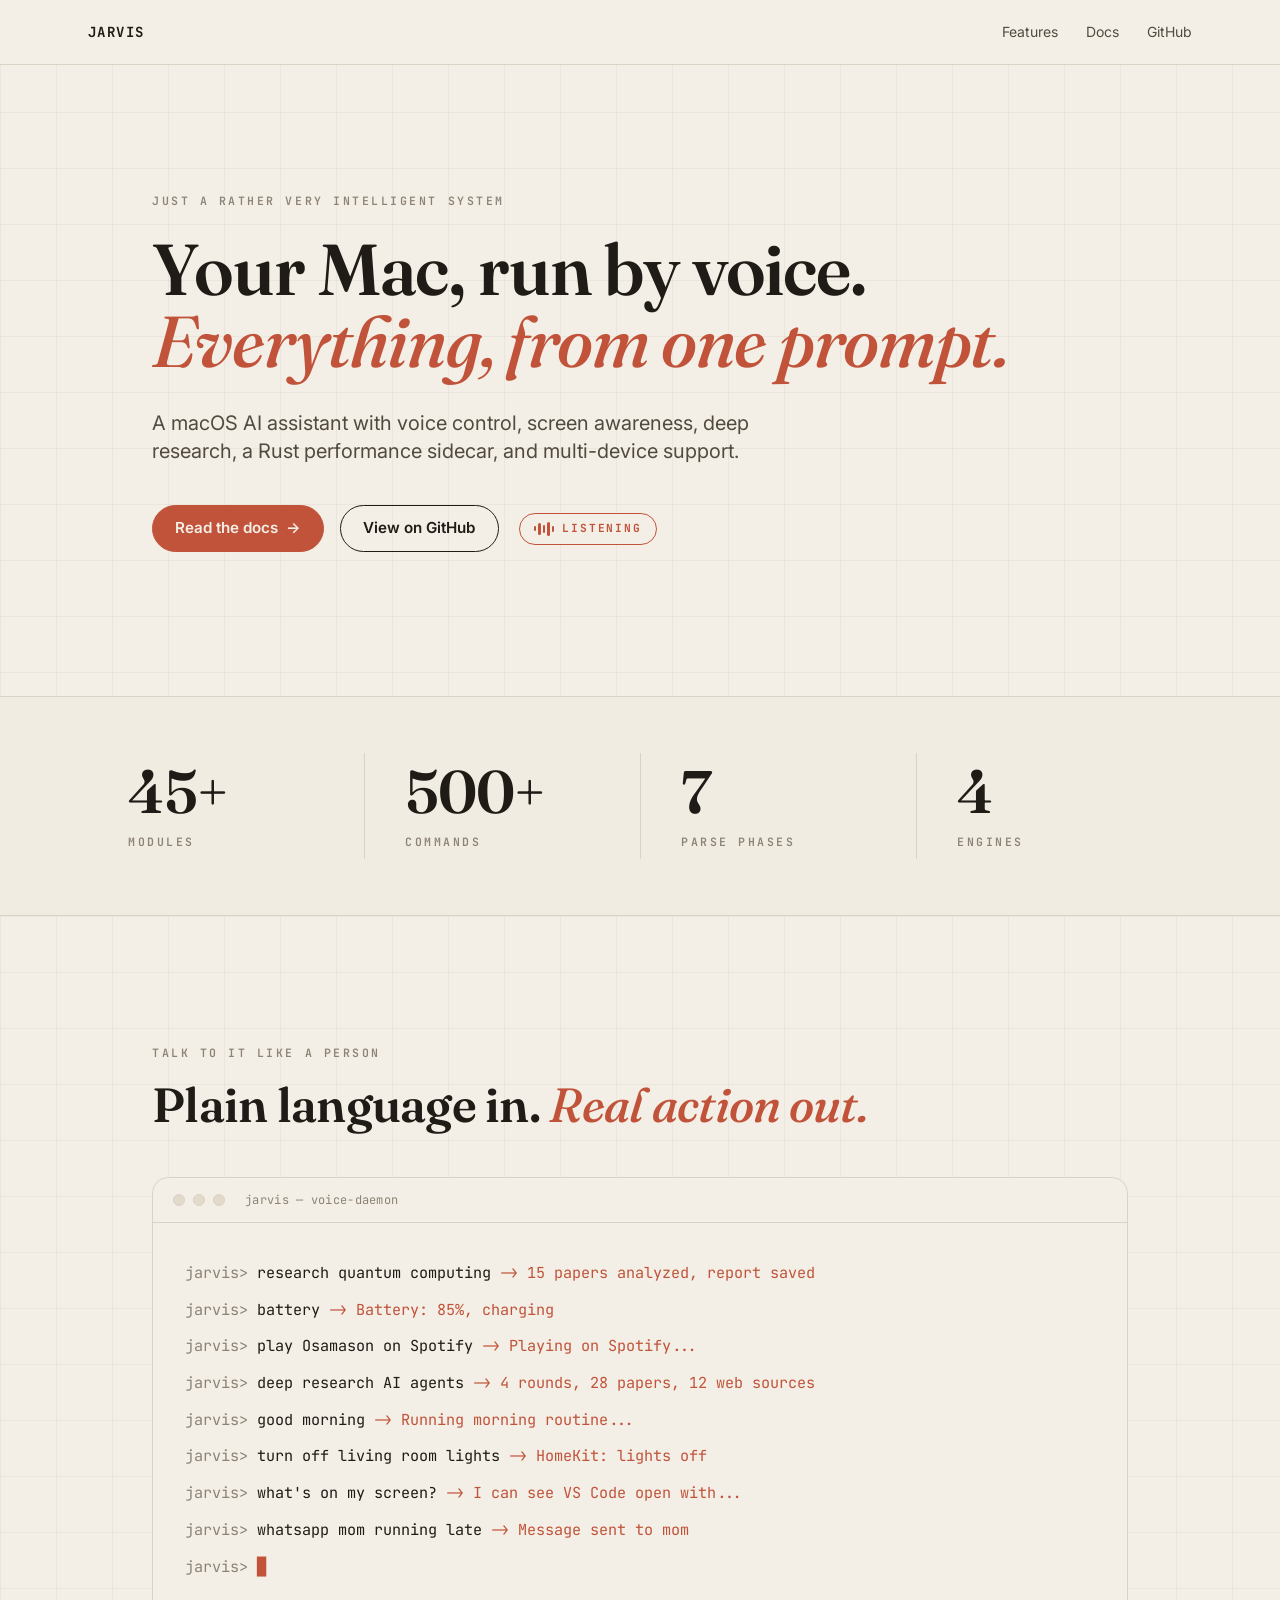
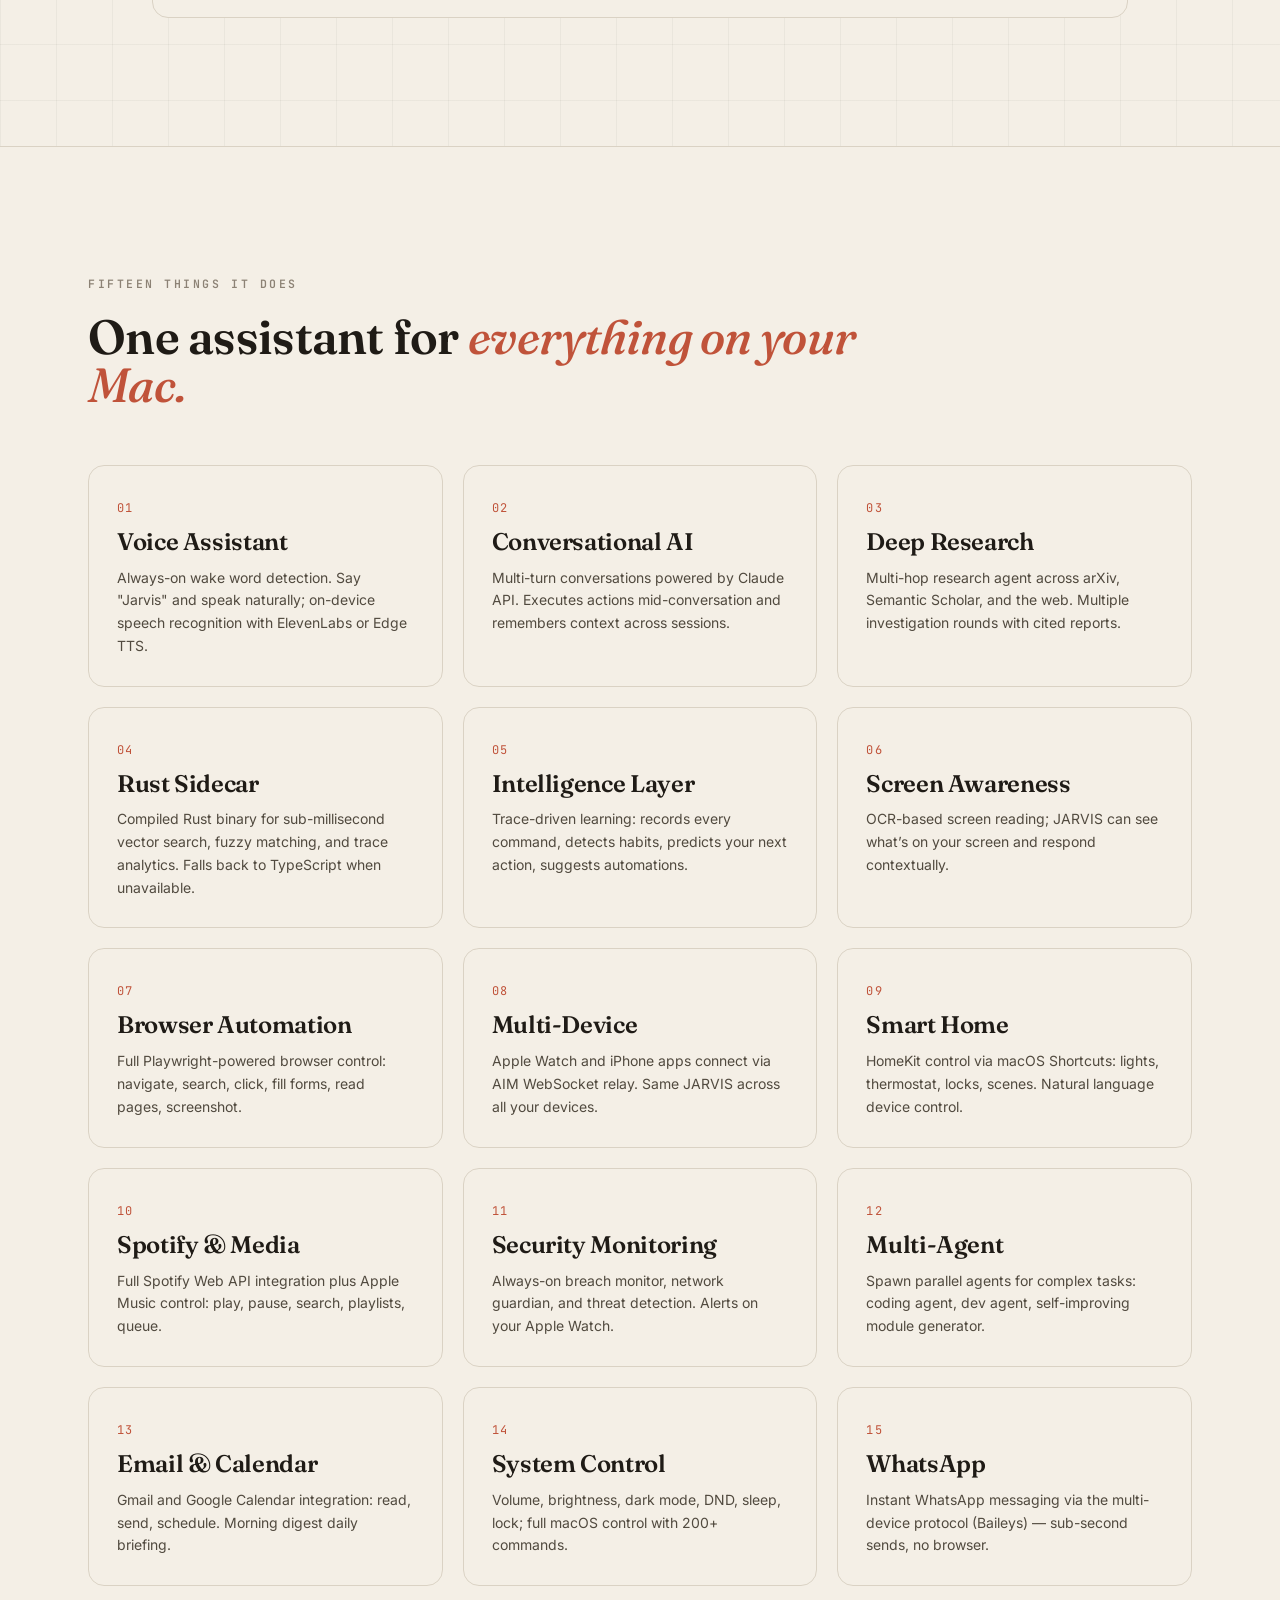
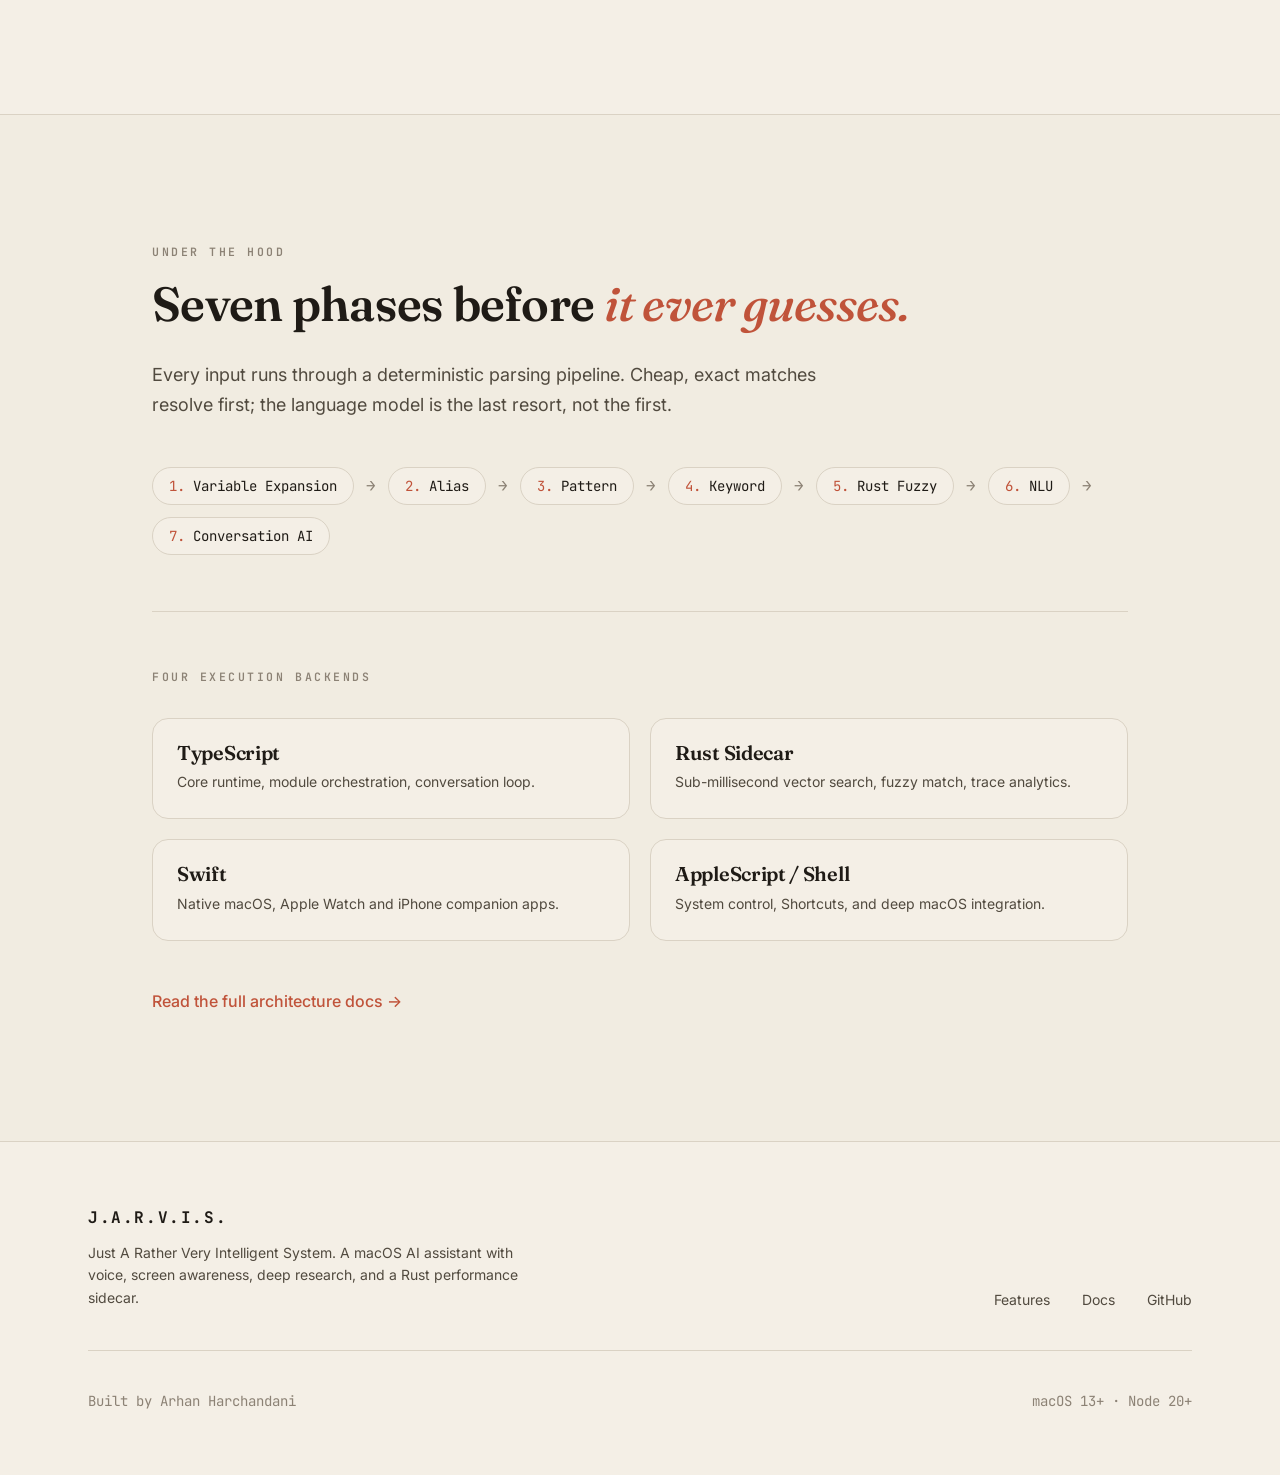
==== index.html @ 16bfc25d "redesign: usejarvis.dev aesthetic (cream/serif/vermilion), keep JARVIS facts - New design system: wa" ====
<!doctype html>
<html lang="en">
  <head>
    <meta charset="UTF-8" />
    <link rel="icon" type="image/svg+xml" href="/favicon.svg" />
    <meta name="viewport" content="width=device-width, initial-scale=1.0" />
    <meta name="description" content="J.A.R.V.I.S. — A macOS AI assistant with voice control, screen awareness, browser automation, and multi-device support." />
    <title>J.A.R.V.I.S. — Just A Rather Very Intelligent System</title>
    <script type="module" crossorigin src="/assets/index-BLJvLmc9.js"></script>
    <link rel="stylesheet" crossorigin href="/assets/index-nLej7rNS.css">
  </head>
  <body>
    <div id="root"></div>
  </body>
</html>
---- assets/index-nLej7rNS.css ----
@import "https://fonts.googleapis.com/css2?family=Fraunces:ital,opsz,wght@0,9..144,400;0,9..144,500;0,9..144,600;0,9..144,700;0,9..144,900;1,9..144,400;1,9..144,500;1,9..144,600&family=Inter:wght@300;400;500;600;700&family=JetBrains+Mono:wght@400;500;600;700&display=swap";*,:before,:after,::backdrop{--tw-border-spacing-x:0;--tw-border-spacing-y:0;--tw-translate-x:0;--tw-translate-y:0;--tw-rotate:0;--tw-skew-x:0;--tw-skew-y:0;--tw-scale-x:1;--tw-scale-y:1;--tw-pan-x: ;--tw-pan-y: ;--tw-pinch-zoom: ;--tw-scroll-snap-strictness:proximity;--tw-gradient-from-position: ;--tw-gradient-via-position: ;--tw-gradient-to-position: ;--tw-ordinal: ;--tw-slashed-zero: ;--tw-numeric-figure: ;--tw-numeric-spacing: ;--tw-numeric-fraction: ;--tw-ring-inset: ;--tw-ring-offset-width:0px;--tw-ring-offset-color:#fff;--tw-ring-color:#3b82f680;--tw-ring-offset-shadow:0 0 #0000;--tw-ring-shadow:0 0 #0000;--tw-shadow:0 0 #0000;--tw-shadow-colored:0 0 #0000;--tw-blur: ;--tw-brightness: ;--tw-contrast: ;--tw-grayscale: ;--tw-hue-rotate: ;--tw-invert: ;--tw-saturate: ;--tw-sepia: ;--tw-drop-shadow: ;--tw-backdrop-blur: ;--tw-backdrop-brightness: ;--tw-backdrop-contrast: ;--tw-backdrop-grayscale: ;--tw-backdrop-hue-rotate: ;--tw-backdrop-invert: ;--tw-backdrop-opacity: ;--tw-backdrop-saturate: ;--tw-backdrop-sepia: ;--tw-contain-size: ;--tw-contain-layout: ;--tw-contain-paint: ;--tw-contain-style: }*,:before,:after{box-sizing:border-box;border:0 solid #e5e7eb}:before,:after{--tw-content:""}html,:host{-webkit-text-size-adjust:100%;tab-size:4;font-feature-settings:normal;font-variation-settings:normal;-webkit-tap-highlight-color:transparent;font-family:Inter,-apple-system,BlinkMacSystemFont,sans-serif;line-height:1.5}body{line-height:inherit;margin:0}hr{height:0;color:inherit;border-top-width:1px}abbr:where([title]){-webkit-text-decoration:underline dotted;text-decoration:underline dotted}h1,h2,h3,h4,h5,h6{font-size:inherit;font-weight:inherit}a{color:inherit;-webkit-text-decoration:inherit;text-decoration:inherit}b,strong{font-weight:bolder}code,kbd,samp,pre{font-feature-settings:normal;font-variation-settings:normal;font-family:JetBrains Mono,Fira Code,monospace;font-size:1em}small{font-size:80%}sub,sup{vertical-align:baseline;font-size:75%;line-height:0;position:relative}sub{bottom:-.25em}sup{top:-.5em}table{text-indent:0;border-color:inherit;border-collapse:collapse}button,input,optgroup,select,textarea{font-feature-settings:inherit;font-variation-settings:inherit;font-family:inherit;font-size:100%;font-weight:inherit;line-height:inherit;letter-spacing:inherit;color:inherit;margin:0;padding:0}button,select{text-transform:none}button,input:where([type=button]),input:where([type=reset]),input:where([type=submit]){-webkit-appearance:button;background-color:#0000;background-image:none}:-moz-focusring{outline:auto}:-moz-ui-invalid{box-shadow:none}progress{vertical-align:baseline}::-webkit-inner-spin-button{height:auto}::-webkit-outer-spin-button{height:auto}[type=search]{-webkit-appearance:textfield;outline-offset:-2px}::-webkit-search-decoration{-webkit-appearance:none}::-webkit-file-upload-button{-webkit-appearance:button;font:inherit}summary{display:list-item}blockquote,dl,dd,h1,h2,h3,h4,h5,h6,hr,figure,p,pre{margin:0}fieldset{margin:0;padding:0}legend{padding:0}ol,ul,menu{margin:0;padding:0;list-style:none}dialog{padding:0}textarea{resize:vertical}input::-moz-placeholder{opacity:1;color:#9ca3af}textarea::-moz-placeholder{opacity:1;color:#9ca3af}input::placeholder,textarea::placeholder{opacity:1;color:#9ca3af}button,[role=button]{cursor:pointer}:disabled{cursor:default}img,svg,video,canvas,audio,iframe,embed,object{vertical-align:middle;display:block}img,video{max-width:100%;height:auto}[hidden]:where(:not([hidden=until-found])){display:none}.visible{visibility:visible}.fixed{position:fixed}.relative{position:relative}.sticky{position:sticky}.inset-x-0{left:0;right:0}.top-0{top:0}.top-28{top:7rem}.z-50{z-index:50}.mx-auto{margin-left:auto;margin-right:auto}.my-10{margin-top:2.5rem;margin-bottom:2.5rem}.my-14{margin-top:3.5rem;margin-bottom:3.5rem}.-ml-px{margin-left:-1px}.mb-1{margin-bottom:.25rem}.mb-1\.5{margin-bottom:.375rem}.mb-10{margin-bottom:2.5rem}.mb-12{margin-bottom:3rem}.mb-24{margin-bottom:6rem}.mb-4{margin-bottom:1rem}.mb-5{margin-bottom:1.25rem}.mb-6{margin-bottom:1.5rem}.ml-1{margin-left:.25rem}.ml-3{margin-left:.75rem}.mr-2{margin-right:.5rem}.mt-0\.5{margin-top:.125rem}.mt-1{margin-top:.25rem}.mt-10{margin-top:2.5rem}.mt-12{margin-top:3rem}.mt-14{margin-top:3.5rem}.mt-2{margin-top:.5rem}.mt-3{margin-top:.75rem}.mt-5{margin-top:1.25rem}.mt-6{margin-top:1.5rem}.mt-8{margin-top:2rem}.block{display:block}.flex{display:flex}.inline-flex{display:inline-flex}.grid{display:grid}.hidden{display:none}.h-16{height:4rem}.h-3{height:.75rem}.h-8{height:2rem}.min-h-screen{min-height:100vh}.w-3{width:.75rem}.w-52{width:13rem}.w-8{width:2rem}.w-full{width:100%}.min-w-0{min-width:0}.max-w-2xl{max-width:42rem}.max-w-3xl{max-width:48rem}.max-w-4xl{max-width:56rem}.max-w-5xl{max-width:64rem}.max-w-6xl{max-width:72rem}.max-w-md{max-width:28rem}.max-w-sm{max-width:24rem}.flex-1{flex:1}.flex-shrink-0{flex-shrink:0}.select-none{-webkit-user-select:none;user-select:none}.scroll-mt-28{scroll-margin-top:7rem}.grid-cols-2{grid-template-columns:repeat(2,minmax(0,1fr))}.flex-col{flex-direction:column}.flex-wrap{flex-wrap:wrap}.items-start{align-items:flex-start}.items-center{align-items:center}.items-baseline{align-items:baseline}.justify-center{justify-content:center}.justify-between{justify-content:space-between}.gap-1{gap:.25rem}.gap-10{gap:2.5rem}.gap-12{gap:3rem}.gap-2{gap:.5rem}.gap-3{gap:.75rem}.gap-4{gap:1rem}.gap-5{gap:1.25rem}.gap-6{gap:1.5rem}.gap-7{gap:1.75rem}.gap-x-3{-moz-column-gap:.75rem;column-gap:.75rem}.gap-x-8{-moz-column-gap:2rem;column-gap:2rem}.gap-y-2{row-gap:.5rem}.gap-y-3{row-gap:.75rem}.space-y-1>:not([hidden])~:not([hidden]){--tw-space-y-reverse:0;margin-top:calc(.25rem * calc(1 - var(--tw-space-y-reverse)));margin-bottom:calc(.25rem * var(--tw-space-y-reverse))}.space-y-3>:not([hidden])~:not([hidden]){--tw-space-y-reverse:0;margin-top:calc(.75rem * calc(1 - var(--tw-space-y-reverse)));margin-bottom:calc(.75rem * var(--tw-space-y-reverse))}.divide-y>:not([hidden])~:not([hidden]){--tw-divide-y-reverse:0;border-top-width:calc(1px * calc(1 - var(--tw-divide-y-reverse)));border-bottom-width:calc(1px * var(--tw-divide-y-reverse))}.divide-line>:not([hidden])~:not([hidden]){--tw-divide-opacity:1;border-color:rgb(218 210 196/var(--tw-divide-opacity,1))}.overflow-hidden{overflow:hidden}.overflow-x-auto{overflow-x:auto}.rounded{border-radius:.25rem}.rounded-2xl{border-radius:1rem}.rounded-full{border-radius:9999px}.border{border-width:1px}.border-\[1\.5px\]{border-width:1.5px}.border-y{border-top-width:1px;border-bottom-width:1px}.border-b{border-bottom-width:1px}.border-l{border-left-width:1px}.border-l-2{border-left-width:2px}.border-t{border-top-width:1px}.border-accent{--tw-border-opacity:1;border-color:rgb(192 83 58/var(--tw-border-opacity,1))}.border-line{--tw-border-opacity:1;border-color:rgb(218 210 196/var(--tw-border-opacity,1))}.border-transparent{border-color:#0000}.bg-paper{--tw-bg-opacity:1;background-color:rgb(244 239 230/var(--tw-bg-opacity,1))}.bg-paper-2{--tw-bg-opacity:1;background-color:rgb(235 229 217/var(--tw-bg-opacity,1))}.bg-paper-2\/40{background-color:#ebe5d966}.bg-paper-3{--tw-bg-opacity:1;background-color:rgb(226 219 204/var(--tw-bg-opacity,1))}.bg-paper\/80{background-color:#f4efe6cc}.p-4{padding:1rem}.p-5{padding:1.25rem}.p-6{padding:1.5rem}.\!px-4{padding-left:1rem!important;padding-right:1rem!important}.\!py-2{padding-top:.5rem!important;padding-bottom:.5rem!important}.px-1\.5{padding-left:.375rem;padding-right:.375rem}.px-2{padding-left:.5rem;padding-right:.5rem}.px-2\.5{padding-left:.625rem;padding-right:.625rem}.px-4{padding-left:1rem;padding-right:1rem}.px-5{padding-left:1.25rem;padding-right:1.25rem}.px-6{padding-left:1.5rem;padding-right:1.5rem}.py-0\.5{padding-top:.125rem;padding-bottom:.125rem}.py-1{padding-top:.25rem;padding-bottom:.25rem}.py-1\.5{padding-top:.375rem;padding-bottom:.375rem}.py-14{padding-top:3.5rem;padding-bottom:3.5rem}.py-16{padding-top:4rem;padding-bottom:4rem}.py-2{padding-top:.5rem;padding-bottom:.5rem}.py-2\.5{padding-top:.625rem;padding-bottom:.625rem}.py-24{padding-top:6rem;padding-bottom:6rem}.py-3{padding-top:.75rem;padding-bottom:.75rem}.py-3\.5{padding-top:.875rem;padding-bottom:.875rem}.py-4{padding-top:1rem;padding-bottom:1rem}.py-6{padding-top:1.5rem;padding-bottom:1.5rem}.pb-14{padding-bottom:3.5rem}.pb-24{padding-bottom:6rem}.pb-28{padding-bottom:7rem}.pb-3{padding-bottom:.75rem}.pl-4{padding-left:1rem}.pt-14{padding-top:3.5rem}.pt-36{padding-top:9rem}.pt-40{padding-top:10rem}.pt-6{padding-top:1.5rem}.text-left{text-align:left}.text-center{text-align:center}.font-display{font-family:Fraunces,Georgia,serif}.font-mono{font-family:JetBrains Mono,Fira Code,monospace}.\!text-\[0\.8rem\]{font-size:.8rem!important}.text-2xl{font-size:1.5rem;line-height:2rem}.text-4xl{font-size:2.25rem;line-height:2.5rem}.text-5xl{font-size:3rem;line-height:1}.text-\[0\.62rem\]{font-size:.62rem}.text-\[0\.6rem\]{font-size:.6rem}.text-\[0\.72rem\]{font-size:.72rem}.text-\[0\.78rem\]{font-size:.78rem}.text-\[0\.7rem\]{font-size:.7rem}.text-\[0\.82rem\]{font-size:.82rem}.text-\[0\.86em\]{font-size:.86em}.text-\[1\.02rem\]{font-size:1.02rem}.text-\[1\.05rem\]{font-size:1.05rem}.text-lg{font-size:1.125rem;line-height:1.75rem}.text-sm{font-size:.875rem;line-height:1.25rem}.text-xl{font-size:1.25rem;line-height:1.75rem}.text-xs{font-size:.75rem;line-height:1rem}.font-bold{font-weight:700}.font-medium{font-weight:500}.font-semibold{font-weight:600}.leading-\[1\.04\]{line-height:1.04}.leading-relaxed{line-height:1.625}.leading-tight{line-height:1.25}.tracking-\[0\.22em\]{letter-spacing:.22em}.tracking-wide{letter-spacing:.025em}.tracking-widest{letter-spacing:.1em}.text-accent{--tw-text-opacity:1;color:rgb(192 83 58/var(--tw-text-opacity,1))}.text-ink{--tw-text-opacity:1;color:rgb(31 27 22/var(--tw-text-opacity,1))}.text-ink-2{--tw-text-opacity:1;color:rgb(81 74 63/var(--tw-text-opacity,1))}.text-ink-3{--tw-text-opacity:1;color:rgb(140 130 117/var(--tw-text-opacity,1))}.underline-offset-4{text-underline-offset:4px}.antialiased{-webkit-font-smoothing:antialiased;-moz-osx-font-smoothing:grayscale}.filter{filter:var(--tw-blur) var(--tw-brightness) var(--tw-contrast) var(--tw-grayscale) var(--tw-hue-rotate) var(--tw-invert) var(--tw-saturate) var(--tw-sepia) var(--tw-drop-shadow)}.backdrop-blur-md{--tw-backdrop-blur:blur(12px);-webkit-backdrop-filter:var(--tw-backdrop-blur) var(--tw-backdrop-brightness) var(--tw-backdrop-contrast) var(--tw-backdrop-grayscale) var(--tw-backdrop-hue-rotate) var(--tw-backdrop-invert) var(--tw-backdrop-opacity) var(--tw-backdrop-saturate) var(--tw-backdrop-sepia);backdrop-filter:var(--tw-backdrop-blur) var(--tw-backdrop-brightness) var(--tw-backdrop-contrast) var(--tw-backdrop-grayscale) var(--tw-backdrop-hue-rotate) var(--tw-backdrop-invert) var(--tw-backdrop-opacity) var(--tw-backdrop-saturate) var(--tw-backdrop-sepia)}.transition-colors{transition-property:color,background-color,border-color,text-decoration-color,fill,stroke;transition-duration:.15s;transition-timing-function:cubic-bezier(.4,0,.2,1)}*{box-sizing:border-box;margin:0;padding:0}:root{--paper:#f4efe6;--paper-2:#ebe5d9;--ink:#1f1b16;--ink-2:#514a3f;--ink-3:#8c8275;--accent:#c0533a;--accent-dark:#a23e29;--line:#dad2c4}html{scroll-behavior:smooth}body{background:var(--paper);color:var(--ink);-webkit-font-smoothing:antialiased;font-family:Inter,sans-serif;overflow-x:hidden}::-webkit-scrollbar{width:8px}::-webkit-scrollbar-track{background:var(--paper)}::-webkit-scrollbar-thumb{background:#cabfad;border-radius:4px}.bg-grid{background-image:linear-gradient(#1f1b160b 1px,#0000 1px),linear-gradient(90deg,#1f1b160b 1px,#0000 1px);background-size:56px 56px}.eyebrow{letter-spacing:.22em;text-transform:uppercase;color:var(--ink-3);font-family:JetBrains Mono,monospace;font-size:.72rem;font-weight:600}.display{letter-spacing:-.015em;color:var(--ink);font-family:Fraunces,Georgia,serif;font-weight:600;line-height:1.04}.display-italic{color:var(--accent);font-family:Fraunces,Georgia,serif;font-style:italic;font-weight:500}.card{background:var(--paper);border:1.5px solid var(--line);border-radius:16px;transition:border-color .25s,transform .25s,box-shadow .25s}.card:hover{border-color:#b9ad98;transform:translateY(-3px);box-shadow:0 10px 28px #1f1b160f}.btn{cursor:pointer;border-radius:999px;align-items:center;gap:.5rem;padding:.7rem 1.4rem;font-size:.95rem;font-weight:600;transition:all .18s;display:inline-flex}.btn-accent{background:var(--accent);color:#f4efe6;border:1.5px solid var(--accent)}.btn-accent:hover{background:var(--accent-dark,#a23e29);transform:translateY(-1px)}.btn-outline{color:var(--ink);border:1.5px solid var(--ink);background:0 0}.btn-outline:hover{background:var(--ink);color:var(--paper)}.pill{letter-spacing:.16em;text-transform:uppercase;background:var(--paper);border:1.5px solid var(--accent);color:var(--accent);border-radius:999px;align-items:center;gap:.5rem;padding:.4rem .9rem;font-family:JetBrains Mono,monospace;font-size:.7rem;font-weight:700;display:inline-flex}.wave{align-items:center;gap:2px;height:14px;display:inline-flex}.wave i{background:var(--accent);border-radius:2px;width:2.5px;animation:.5s ease-in-out infinite alternate wave;display:block}.wave i:first-child{height:5px;animation-delay:0s}.wave i:nth-child(2){height:12px;animation-delay:.1s}.wave i:nth-child(3){height:8px;animation-delay:.2s}.wave i:nth-child(4){height:14px;animation-delay:.12s}.wave i:nth-child(5){height:6px;animation-delay:50ms}@keyframes wave{0%{transform:scaleY(.4)}to{transform:scaleY(1)}}.rule{background:var(--line);border:0;height:1.5px}.mono{font-family:JetBrains Mono,monospace}@keyframes fade-up{0%{opacity:0;transform:translateY(14px)}to{opacity:1;transform:translateY(0)}}.fade-up{opacity:0;animation:.6s forwards fade-up}.d1{animation-delay:60ms}.d2{animation-delay:.12s}.d3{animation-delay:.18s}.d4{animation-delay:.24s}.d5{animation-delay:.3s}.d6{animation-delay:.36s}.hover\:text-accent:hover{--tw-text-opacity:1;color:rgb(192 83 58/var(--tw-text-opacity,1))}.hover\:text-ink:hover{--tw-text-opacity:1;color:rgb(31 27 22/var(--tw-text-opacity,1))}.hover\:underline:hover{text-decoration-line:underline}@media (width>=640px){.sm\:inline{display:inline}.sm\:w-72{width:18rem}.sm\:grid-cols-2{grid-template-columns:repeat(2,minmax(0,1fr))}.sm\:flex-row{flex-direction:row}.sm\:items-center{align-items:center}.sm\:gap-4{gap:1rem}.sm\:text-6xl{font-size:3.75rem;line-height:1}}@media (width>=768px){.md\:block{display:block}.md\:grid-cols-2{grid-template-columns:repeat(2,minmax(0,1fr))}.md\:grid-cols-4{grid-template-columns:repeat(4,minmax(0,1fr))}.md\:flex-row{flex-direction:row}.md\:items-end{align-items:flex-end}.md\:items-center{align-items:center}.md\:justify-between{justify-content:space-between}.md\:divide-x>:not([hidden])~:not([hidden]){--tw-divide-x-reverse:0;border-right-width:calc(1px * var(--tw-divide-x-reverse));border-left-width:calc(1px * calc(1 - var(--tw-divide-x-reverse)))}.md\:divide-y-0>:not([hidden])~:not([hidden]){--tw-divide-y-reverse:0;border-top-width:calc(0px * calc(1 - var(--tw-divide-y-reverse)));border-bottom-width:calc(0px * var(--tw-divide-y-reverse))}.md\:p-5{padding:1.25rem}.md\:p-7{padding:1.75rem}.md\:p-8{padding:2rem}.md\:px-10{padding-left:2.5rem;padding-right:2.5rem}.md\:py-2{padding-top:.5rem;padding-bottom:.5rem}.md\:py-32{padding-top:8rem;padding-bottom:8rem}.md\:pb-36{padding-bottom:9rem}.md\:pt-48{padding-top:12rem}.md\:text-left{text-align:left}.md\:text-5xl{font-size:3rem;line-height:1}.md\:text-6xl{font-size:3.75rem;line-height:1}.md\:text-\[0\.95rem\]{font-size:.95rem}.md\:text-xl{font-size:1.25rem;line-height:1.75rem}}@media (width>=1024px){.lg\:grid-cols-3{grid-template-columns:repeat(3,minmax(0,1fr))}.lg\:text-7xl{font-size:4.5rem;line-height:1}}
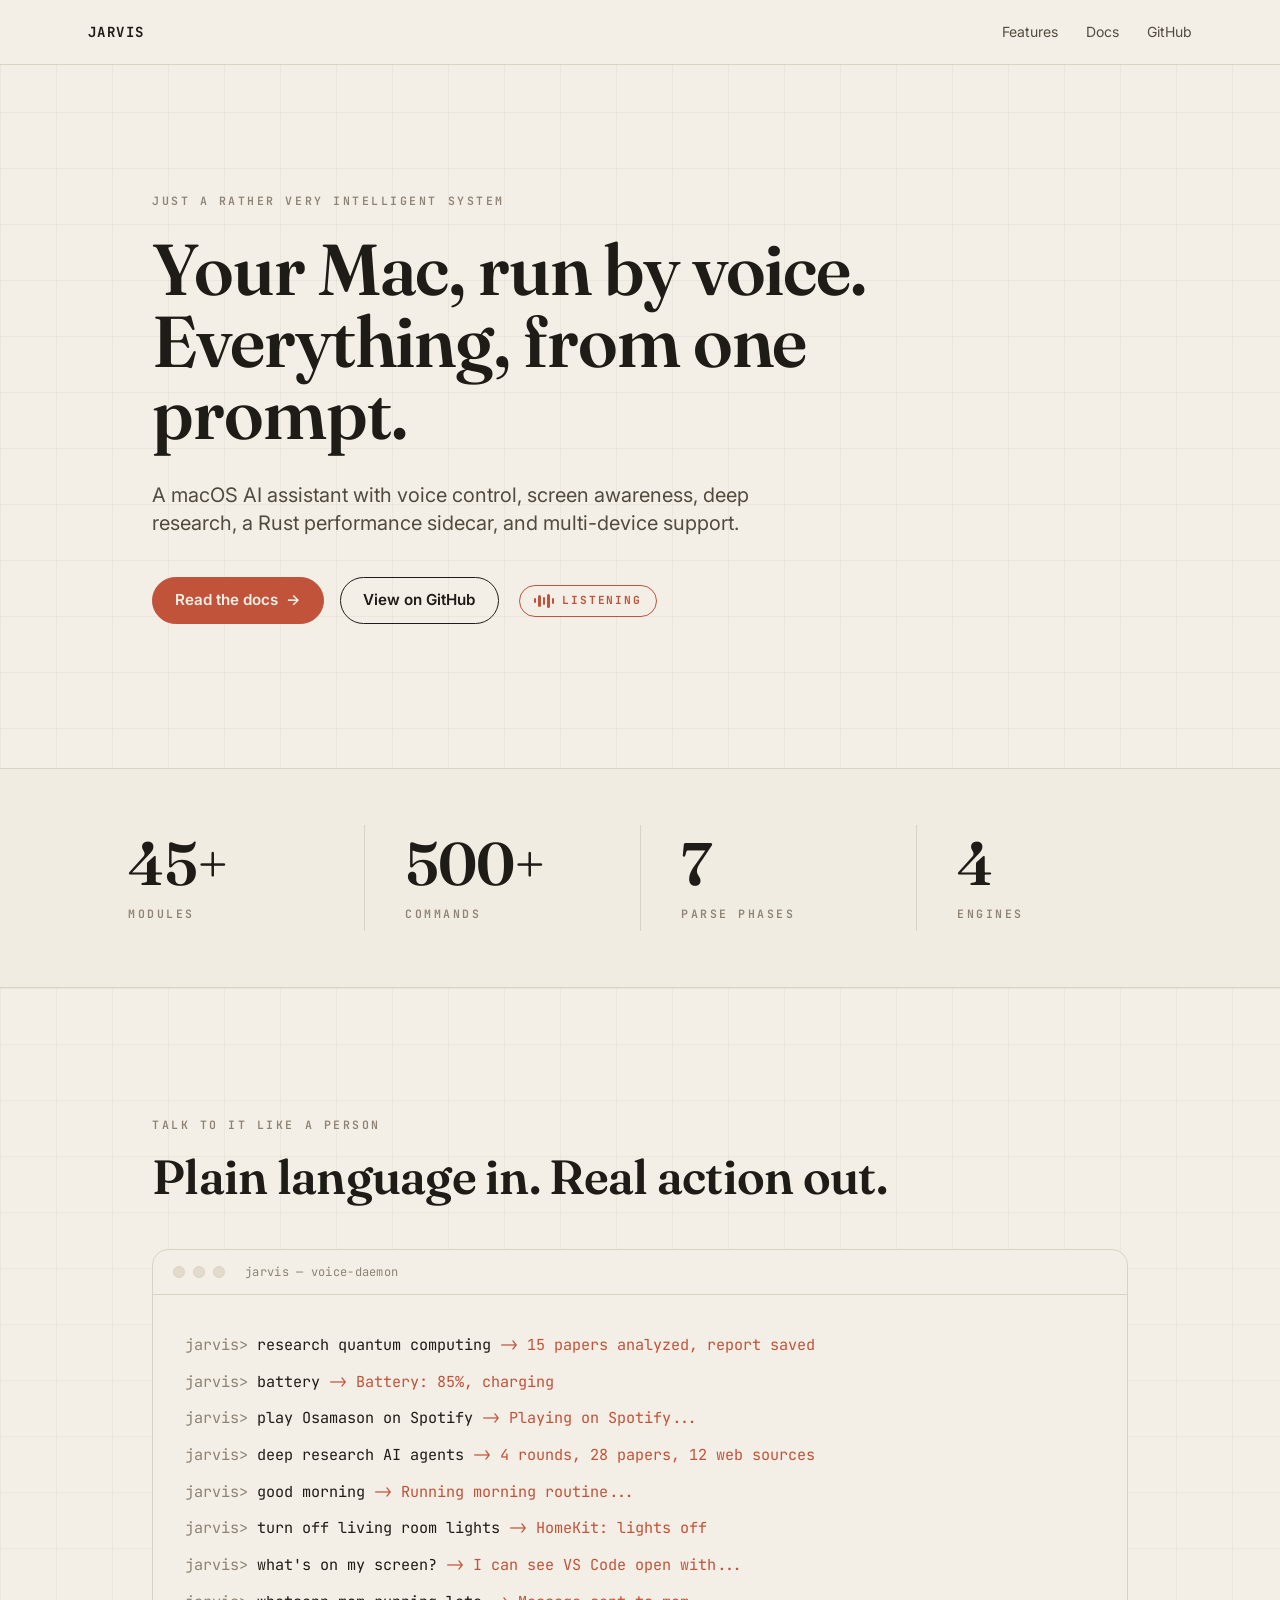
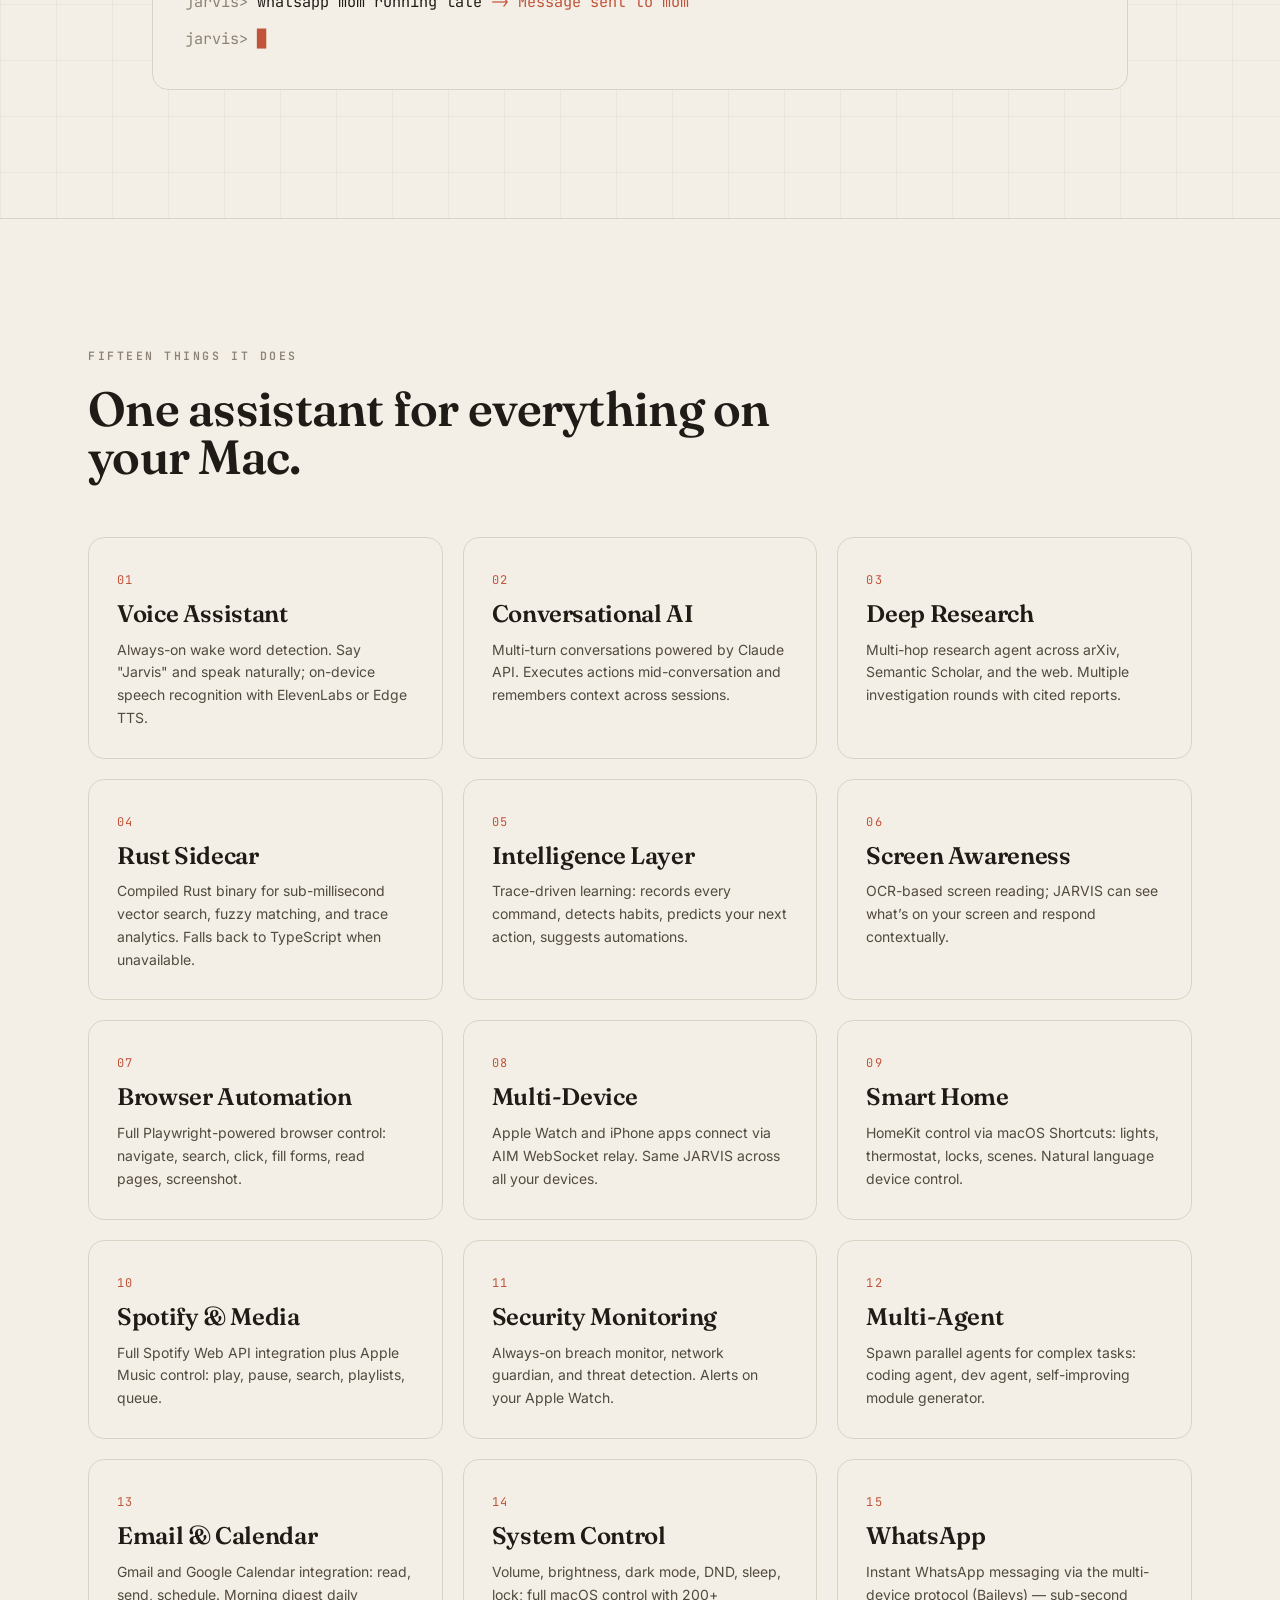
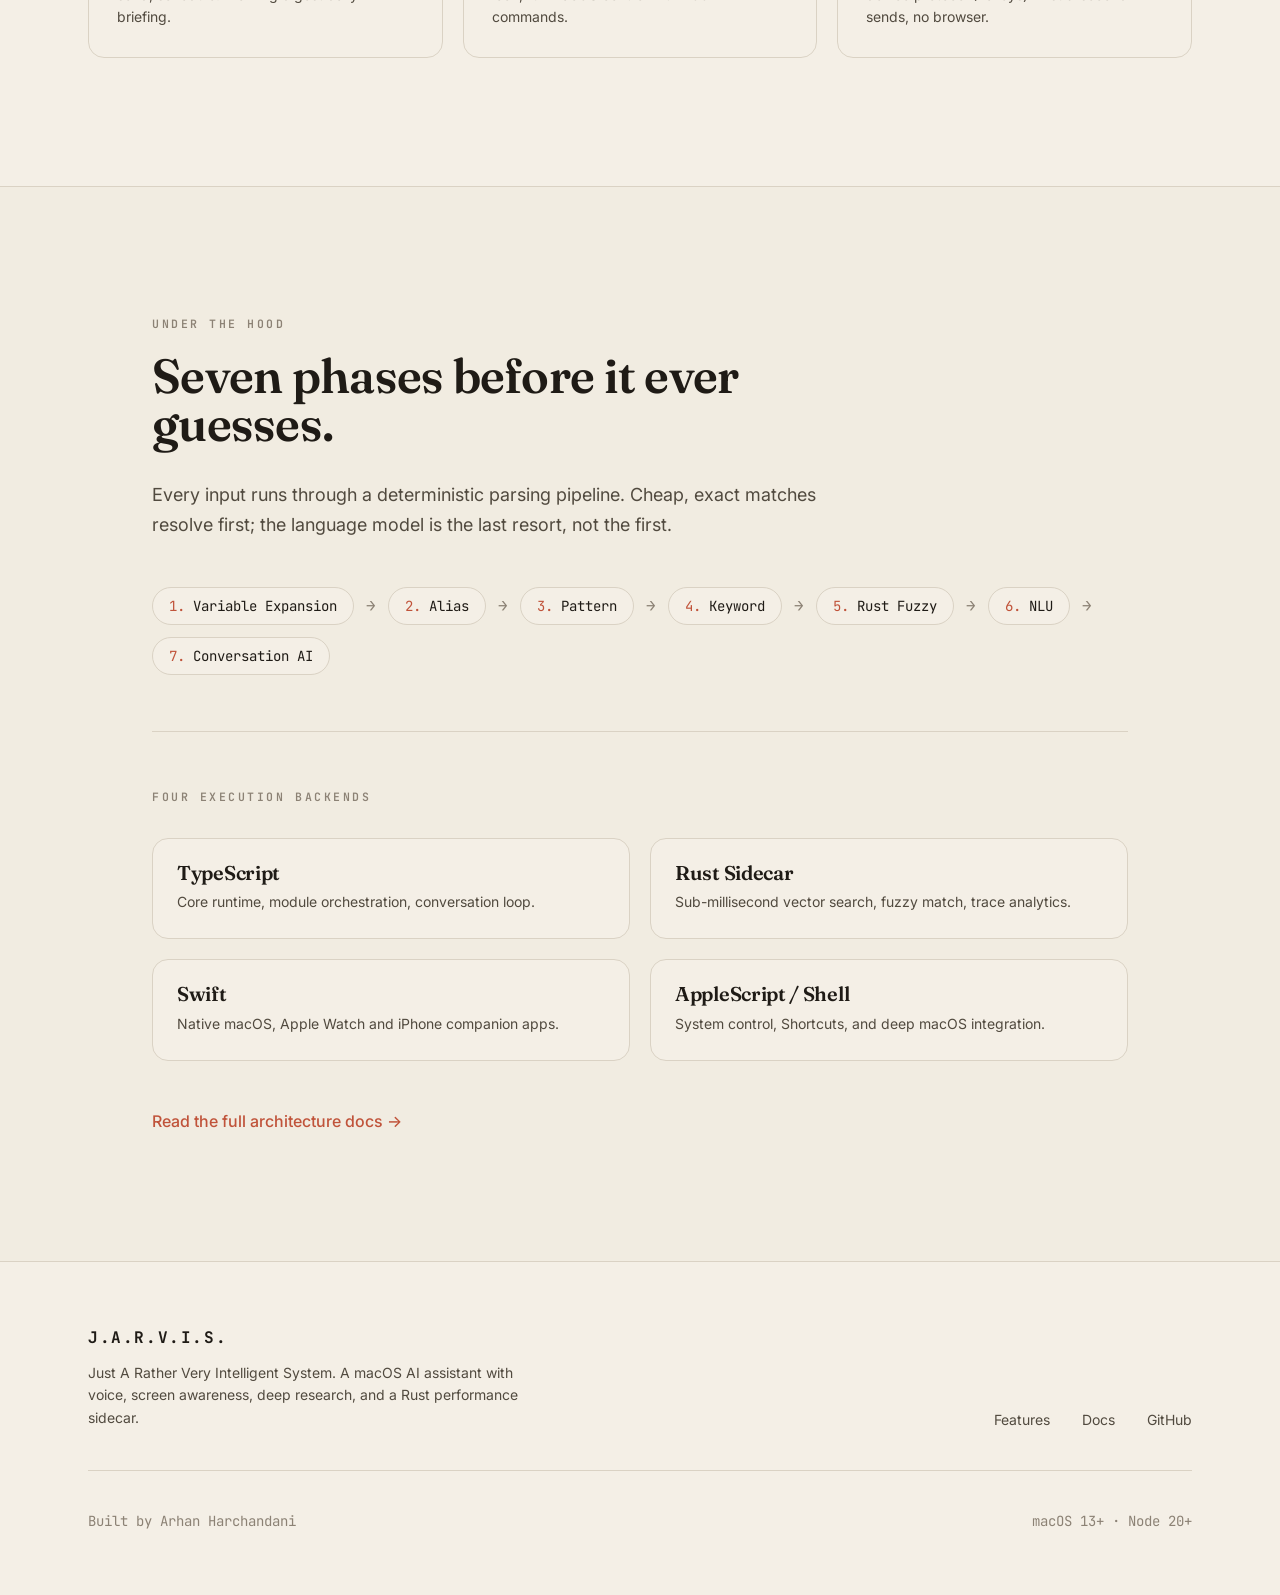
==== commit dba414bc: "site: remove all italics, strip marketing stats from docs header" ====
--- a/index.html
+++ b/index.html
@@ -6,8 +6,8 @@
     <meta name="viewport" content="width=device-width, initial-scale=1.0" />
     <meta name="description" content="J.A.R.V.I.S. — A macOS AI assistant with voice control, screen awareness, browser automation, and multi-device support." />
     <title>J.A.R.V.I.S. — Just A Rather Very Intelligent System</title>
-    <script type="module" crossorigin src="/assets/index-BLJvLmc9.js"></script>
-    <link rel="stylesheet" crossorigin href="/assets/index-nLej7rNS.css">
+    <script type="module" crossorigin src="/assets/index-Gv_tCCQ4.js"></script>
+    <link rel="stylesheet" crossorigin href="/assets/index-DLj_SCuT.css">
   </head>
   <body>
     <div id="root"></div>
--- a/assets/index-DLj_SCuT.css
+++ b/assets/index-DLj_SCuT.css
@@ -0,0 +1 @@
+@import "https://fonts.googleapis.com/css2?family=Fraunces:ital,opsz,wght@0,9..144,400;0,9..144,500;0,9..144,600;0,9..144,700;0,9..144,900;1,9..144,400;1,9..144,500;1,9..144,600&family=Inter:wght@300;400;500;600;700&family=JetBrains+Mono:wght@400;500;600;700&display=swap";*,:before,:after,::backdrop{--tw-border-spacing-x:0;--tw-border-spacing-y:0;--tw-translate-x:0;--tw-translate-y:0;--tw-rotate:0;--tw-skew-x:0;--tw-skew-y:0;--tw-scale-x:1;--tw-scale-y:1;--tw-pan-x: ;--tw-pan-y: ;--tw-pinch-zoom: ;--tw-scroll-snap-strictness:proximity;--tw-gradient-from-position: ;--tw-gradient-via-position: ;--tw-gradient-to-position: ;--tw-ordinal: ;--tw-slashed-zero: ;--tw-numeric-figure: ;--tw-numeric-spacing: ;--tw-numeric-fraction: ;--tw-ring-inset: ;--tw-ring-offset-width:0px;--tw-ring-offset-color:#fff;--tw-ring-color:#3b82f680;--tw-ring-offset-shadow:0 0 #0000;--tw-ring-shadow:0 0 #0000;--tw-shadow:0 0 #0000;--tw-shadow-colored:0 0 #0000;--tw-blur: ;--tw-brightness: ;--tw-contrast: ;--tw-grayscale: ;--tw-hue-rotate: ;--tw-invert: ;--tw-saturate: ;--tw-sepia: ;--tw-drop-shadow: ;--tw-backdrop-blur: ;--tw-backdrop-brightness: ;--tw-backdrop-contrast: ;--tw-backdrop-grayscale: ;--tw-backdrop-hue-rotate: ;--tw-backdrop-invert: ;--tw-backdrop-opacity: ;--tw-backdrop-saturate: ;--tw-backdrop-sepia: ;--tw-contain-size: ;--tw-contain-layout: ;--tw-contain-paint: ;--tw-contain-style: }*,:before,:after{box-sizing:border-box;border:0 solid #e5e7eb}:before,:after{--tw-content:""}html,:host{-webkit-text-size-adjust:100%;tab-size:4;font-feature-settings:normal;font-variation-settings:normal;-webkit-tap-highlight-color:transparent;font-family:Inter,-apple-system,BlinkMacSystemFont,sans-serif;line-height:1.5}body{line-height:inherit;margin:0}hr{height:0;color:inherit;border-top-width:1px}abbr:where([title]){-webkit-text-decoration:underline dotted;text-decoration:underline dotted}h1,h2,h3,h4,h5,h6{font-size:inherit;font-weight:inherit}a{color:inherit;-webkit-text-decoration:inherit;text-decoration:inherit}b,strong{font-weight:bolder}code,kbd,samp,pre{font-feature-settings:normal;font-variation-settings:normal;font-family:JetBrains Mono,Fira Code,monospace;font-size:1em}small{font-size:80%}sub,sup{vertical-align:baseline;font-size:75%;line-height:0;position:relative}sub{bottom:-.25em}sup{top:-.5em}table{text-indent:0;border-color:inherit;border-collapse:collapse}button,input,optgroup,select,textarea{font-feature-settings:inherit;font-variation-settings:inherit;font-family:inherit;font-size:100%;font-weight:inherit;line-height:inherit;letter-spacing:inherit;color:inherit;margin:0;padding:0}button,select{text-transform:none}button,input:where([type=button]),input:where([type=reset]),input:where([type=submit]){-webkit-appearance:button;background-color:#0000;background-image:none}:-moz-focusring{outline:auto}:-moz-ui-invalid{box-shadow:none}progress{vertical-align:baseline}::-webkit-inner-spin-button{height:auto}::-webkit-outer-spin-button{height:auto}[type=search]{-webkit-appearance:textfield;outline-offset:-2px}::-webkit-search-decoration{-webkit-appearance:none}::-webkit-file-upload-button{-webkit-appearance:button;font:inherit}summary{display:list-item}blockquote,dl,dd,h1,h2,h3,h4,h5,h6,hr,figure,p,pre{margin:0}fieldset{margin:0;padding:0}legend{padding:0}ol,ul,menu{margin:0;padding:0;list-style:none}dialog{padding:0}textarea{resize:vertical}input::-moz-placeholder{opacity:1;color:#9ca3af}textarea::-moz-placeholder{opacity:1;color:#9ca3af}input::placeholder,textarea::placeholder{opacity:1;color:#9ca3af}button,[role=button]{cursor:pointer}:disabled{cursor:default}img,svg,video,canvas,audio,iframe,embed,object{vertical-align:middle;display:block}img,video{max-width:100%;height:auto}[hidden]:where(:not([hidden=until-found])){display:none}.visible{visibility:visible}.fixed{position:fixed}.relative{position:relative}.sticky{position:sticky}.inset-x-0{left:0;right:0}.top-0{top:0}.top-28{top:7rem}.z-50{z-index:50}.mx-auto{margin-left:auto;margin-right:auto}.my-10{margin-top:2.5rem;margin-bottom:2.5rem}.my-14{margin-top:3.5rem;margin-bottom:3.5rem}.-ml-px{margin-left:-1px}.mb-1{margin-bottom:.25rem}.mb-1\.5{margin-bottom:.375rem}.mb-10{margin-bottom:2.5rem}.mb-12{margin-bottom:3rem}.mb-24{margin-bottom:6rem}.mb-4{margin-bottom:1rem}.mb-5{margin-bottom:1.25rem}.mb-6{margin-bottom:1.5rem}.ml-1{margin-left:.25rem}.ml-3{margin-left:.75rem}.mr-2{margin-right:.5rem}.mt-0\.5{margin-top:.125rem}.mt-1{margin-top:.25rem}.mt-10{margin-top:2.5rem}.mt-12{margin-top:3rem}.mt-14{margin-top:3.5rem}.mt-2{margin-top:.5rem}.mt-3{margin-top:.75rem}.mt-5{margin-top:1.25rem}.mt-6{margin-top:1.5rem}.mt-8{margin-top:2rem}.block{display:block}.flex{display:flex}.inline-flex{display:inline-flex}.grid{display:grid}.hidden{display:none}.h-16{height:4rem}.h-3{height:.75rem}.h-8{height:2rem}.min-h-screen{min-height:100vh}.w-3{width:.75rem}.w-52{width:13rem}.w-8{width:2rem}.w-full{width:100%}.min-w-0{min-width:0}.max-w-2xl{max-width:42rem}.max-w-3xl{max-width:48rem}.max-w-4xl{max-width:56rem}.max-w-5xl{max-width:64rem}.max-w-6xl{max-width:72rem}.max-w-md{max-width:28rem}.max-w-sm{max-width:24rem}.flex-1{flex:1}.flex-shrink-0{flex-shrink:0}.select-none{-webkit-user-select:none;user-select:none}.scroll-mt-28{scroll-margin-top:7rem}.grid-cols-2{grid-template-columns:repeat(2,minmax(0,1fr))}.flex-col{flex-direction:column}.flex-wrap{flex-wrap:wrap}.items-start{align-items:flex-start}.items-center{align-items:center}.items-baseline{align-items:baseline}.justify-center{justify-content:center}.justify-between{justify-content:space-between}.gap-1{gap:.25rem}.gap-10{gap:2.5rem}.gap-12{gap:3rem}.gap-2{gap:.5rem}.gap-3{gap:.75rem}.gap-4{gap:1rem}.gap-5{gap:1.25rem}.gap-6{gap:1.5rem}.gap-7{gap:1.75rem}.gap-x-3{-moz-column-gap:.75rem;column-gap:.75rem}.gap-x-8{-moz-column-gap:2rem;column-gap:2rem}.gap-y-3{row-gap:.75rem}.space-y-1>:not([hidden])~:not([hidden]){--tw-space-y-reverse:0;margin-top:calc(.25rem * calc(1 - var(--tw-space-y-reverse)));margin-bottom:calc(.25rem * var(--tw-space-y-reverse))}.space-y-3>:not([hidden])~:not([hidden]){--tw-space-y-reverse:0;margin-top:calc(.75rem * calc(1 - var(--tw-space-y-reverse)));margin-bottom:calc(.75rem * var(--tw-space-y-reverse))}.divide-y>:not([hidden])~:not([hidden]){--tw-divide-y-reverse:0;border-top-width:calc(1px * calc(1 - var(--tw-divide-y-reverse)));border-bottom-width:calc(1px * var(--tw-divide-y-reverse))}.divide-line>:not([hidden])~:not([hidden]){--tw-divide-opacity:1;border-color:rgb(218 210 196/var(--tw-divide-opacity,1))}.overflow-hidden{overflow:hidden}.overflow-x-auto{overflow-x:auto}.rounded{border-radius:.25rem}.rounded-2xl{border-radius:1rem}.rounded-full{border-radius:9999px}.border{border-width:1px}.border-\[1\.5px\]{border-width:1.5px}.border-y{border-top-width:1px;border-bottom-width:1px}.border-b{border-bottom-width:1px}.border-l{border-left-width:1px}.border-l-2{border-left-width:2px}.border-t{border-top-width:1px}.border-accent{--tw-border-opacity:1;border-color:rgb(192 83 58/var(--tw-border-opacity,1))}.border-line{--tw-border-opacity:1;border-color:rgb(218 210 196/var(--tw-border-opacity,1))}.border-transparent{border-color:#0000}.bg-paper{--tw-bg-opacity:1;background-color:rgb(244 239 230/var(--tw-bg-opacity,1))}.bg-paper-2{--tw-bg-opacity:1;background-color:rgb(235 229 217/var(--tw-bg-opacity,1))}.bg-paper-2\/40{background-color:#ebe5d966}.bg-paper-3{--tw-bg-opacity:1;background-color:rgb(226 219 204/var(--tw-bg-opacity,1))}.bg-paper\/80{background-color:#f4efe6cc}.p-4{padding:1rem}.p-5{padding:1.25rem}.p-6{padding:1.5rem}.\!px-4{padding-left:1rem!important;padding-right:1rem!important}.\!py-2{padding-top:.5rem!important;padding-bottom:.5rem!important}.px-1\.5{padding-left:.375rem;padding-right:.375rem}.px-2{padding-left:.5rem;padding-right:.5rem}.px-2\.5{padding-left:.625rem;padding-right:.625rem}.px-4{padding-left:1rem;padding-right:1rem}.px-5{padding-left:1.25rem;padding-right:1.25rem}.px-6{padding-left:1.5rem;padding-right:1.5rem}.py-0\.5{padding-top:.125rem;padding-bottom:.125rem}.py-1{padding-top:.25rem;padding-bottom:.25rem}.py-1\.5{padding-top:.375rem;padding-bottom:.375rem}.py-14{padding-top:3.5rem;padding-bottom:3.5rem}.py-16{padding-top:4rem;padding-bottom:4rem}.py-2{padding-top:.5rem;padding-bottom:.5rem}.py-2\.5{padding-top:.625rem;padding-bottom:.625rem}.py-24{padding-top:6rem;padding-bottom:6rem}.py-3{padding-top:.75rem;padding-bottom:.75rem}.py-3\.5{padding-top:.875rem;padding-bottom:.875rem}.py-4{padding-top:1rem;padding-bottom:1rem}.py-6{padding-top:1.5rem;padding-bottom:1.5rem}.pb-14{padding-bottom:3.5rem}.pb-24{padding-bottom:6rem}.pb-28{padding-bottom:7rem}.pb-3{padding-bottom:.75rem}.pl-4{padding-left:1rem}.pt-14{padding-top:3.5rem}.pt-36{padding-top:9rem}.pt-40{padding-top:10rem}.pt-6{padding-top:1.5rem}.text-left{text-align:left}.text-center{text-align:center}.font-display{font-family:Fraunces,Georgia,serif}.font-mono{font-family:JetBrains Mono,Fira Code,monospace}.\!text-\[0\.8rem\]{font-size:.8rem!important}.text-2xl{font-size:1.5rem;line-height:2rem}.text-4xl{font-size:2.25rem;line-height:2.5rem}.text-5xl{font-size:3rem;line-height:1}.text-\[0\.62rem\]{font-size:.62rem}.text-\[0\.6rem\]{font-size:.6rem}.text-\[0\.72rem\]{font-size:.72rem}.text-\[0\.7rem\]{font-size:.7rem}.text-\[0\.82rem\]{font-size:.82rem}.text-\[0\.86em\]{font-size:.86em}.text-\[1\.02rem\]{font-size:1.02rem}.text-\[1\.05rem\]{font-size:1.05rem}.text-lg{font-size:1.125rem;line-height:1.75rem}.text-sm{font-size:.875rem;line-height:1.25rem}.text-xl{font-size:1.25rem;line-height:1.75rem}.text-xs{font-size:.75rem;line-height:1rem}.font-bold{font-weight:700}.font-medium{font-weight:500}.font-semibold{font-weight:600}.leading-\[1\.04\]{line-height:1.04}.leading-relaxed{line-height:1.625}.leading-tight{line-height:1.25}.tracking-\[0\.22em\]{letter-spacing:.22em}.tracking-wide{letter-spacing:.025em}.tracking-widest{letter-spacing:.1em}.text-accent{--tw-text-opacity:1;color:rgb(192 83 58/var(--tw-text-opacity,1))}.text-ink{--tw-text-opacity:1;color:rgb(31 27 22/var(--tw-text-opacity,1))}.text-ink-2{--tw-text-opacity:1;color:rgb(81 74 63/var(--tw-text-opacity,1))}.text-ink-3{--tw-text-opacity:1;color:rgb(140 130 117/var(--tw-text-opacity,1))}.underline-offset-4{text-underline-offset:4px}.antialiased{-webkit-font-smoothing:antialiased;-moz-osx-font-smoothing:grayscale}.filter{filter:var(--tw-blur) var(--tw-brightness) var(--tw-contrast) var(--tw-grayscale) var(--tw-hue-rotate) var(--tw-invert) var(--tw-saturate) var(--tw-sepia) var(--tw-drop-shadow)}.backdrop-blur-md{--tw-backdrop-blur:blur(12px);-webkit-backdrop-filter:var(--tw-backdrop-blur) var(--tw-backdrop-brightness) var(--tw-backdrop-contrast) var(--tw-backdrop-grayscale) var(--tw-backdrop-hue-rotate) var(--tw-backdrop-invert) var(--tw-backdrop-opacity) var(--tw-backdrop-saturate) var(--tw-backdrop-sepia);backdrop-filter:var(--tw-backdrop-blur) var(--tw-backdrop-brightness) var(--tw-backdrop-contrast) var(--tw-backdrop-grayscale) var(--tw-backdrop-hue-rotate) var(--tw-backdrop-invert) var(--tw-backdrop-opacity) var(--tw-backdrop-saturate) var(--tw-backdrop-sepia)}.transition-colors{transition-property:color,background-color,border-color,text-decoration-color,fill,stroke;transition-duration:.15s;transition-timing-function:cubic-bezier(.4,0,.2,1)}*{box-sizing:border-box;margin:0;padding:0}:root{--paper:#f4efe6;--paper-2:#ebe5d9;--ink:#1f1b16;--ink-2:#514a3f;--ink-3:#8c8275;--accent:#c0533a;--accent-dark:#a23e29;--line:#dad2c4}html{scroll-behavior:smooth}body{background:var(--paper);color:var(--ink);-webkit-font-smoothing:antialiased;font-family:Inter,sans-serif;overflow-x:hidden}::-webkit-scrollbar{width:8px}::-webkit-scrollbar-track{background:var(--paper)}::-webkit-scrollbar-thumb{background:#cabfad;border-radius:4px}.bg-grid{background-image:linear-gradient(#1f1b160b 1px,#0000 1px),linear-gradient(90deg,#1f1b160b 1px,#0000 1px);background-size:56px 56px}.eyebrow{letter-spacing:.22em;text-transform:uppercase;color:var(--ink-3);font-family:JetBrains Mono,monospace;font-size:.72rem;font-weight:600}.display{letter-spacing:-.015em;color:var(--ink);font-family:Fraunces,Georgia,serif;font-weight:600;line-height:1.04}.display-italic{color:inherit;font-family:Fraunces,Georgia,serif;font-style:normal;font-weight:600}.card{background:var(--paper);border:1.5px solid var(--line);border-radius:16px;transition:border-color .25s,transform .25s,box-shadow .25s}.card:hover{border-color:#b9ad98;transform:translateY(-3px);box-shadow:0 10px 28px #1f1b160f}.btn{cursor:pointer;border-radius:999px;align-items:center;gap:.5rem;padding:.7rem 1.4rem;font-size:.95rem;font-weight:600;transition:all .18s;display:inline-flex}.btn-accent{background:var(--accent);color:#f4efe6;border:1.5px solid var(--accent)}.btn-accent:hover{background:var(--accent-dark,#a23e29);transform:translateY(-1px)}.btn-outline{color:var(--ink);border:1.5px solid var(--ink);background:0 0}.btn-outline:hover{background:var(--ink);color:var(--paper)}.pill{letter-spacing:.16em;text-transform:uppercase;background:var(--paper);border:1.5px solid var(--accent);color:var(--accent);border-radius:999px;align-items:center;gap:.5rem;padding:.4rem .9rem;font-family:JetBrains Mono,monospace;font-size:.7rem;font-weight:700;display:inline-flex}.wave{align-items:center;gap:2px;height:14px;display:inline-flex}.wave i{background:var(--accent);border-radius:2px;width:2.5px;animation:.5s ease-in-out infinite alternate wave;display:block}.wave i:first-child{height:5px;animation-delay:0s}.wave i:nth-child(2){height:12px;animation-delay:.1s}.wave i:nth-child(3){height:8px;animation-delay:.2s}.wave i:nth-child(4){height:14px;animation-delay:.12s}.wave i:nth-child(5){height:6px;animation-delay:50ms}@keyframes wave{0%{transform:scaleY(.4)}to{transform:scaleY(1)}}.rule{background:var(--line);border:0;height:1.5px}.mono{font-family:JetBrains Mono,monospace}@keyframes fade-up{0%{opacity:0;transform:translateY(14px)}to{opacity:1;transform:translateY(0)}}.fade-up{opacity:0;animation:.6s forwards fade-up}.d1{animation-delay:60ms}.d2{animation-delay:.12s}.d3{animation-delay:.18s}.d4{animation-delay:.24s}.d5{animation-delay:.3s}.d6{animation-delay:.36s}.hover\:text-accent:hover{--tw-text-opacity:1;color:rgb(192 83 58/var(--tw-text-opacity,1))}.hover\:text-ink:hover{--tw-text-opacity:1;color:rgb(31 27 22/var(--tw-text-opacity,1))}.hover\:underline:hover{text-decoration-line:underline}@media (width>=640px){.sm\:inline{display:inline}.sm\:w-72{width:18rem}.sm\:grid-cols-2{grid-template-columns:repeat(2,minmax(0,1fr))}.sm\:flex-row{flex-direction:row}.sm\:items-center{align-items:center}.sm\:gap-4{gap:1rem}.sm\:text-6xl{font-size:3.75rem;line-height:1}}@media (width>=768px){.md\:block{display:block}.md\:grid-cols-2{grid-template-columns:repeat(2,minmax(0,1fr))}.md\:grid-cols-4{grid-template-columns:repeat(4,minmax(0,1fr))}.md\:flex-row{flex-direction:row}.md\:items-end{align-items:flex-end}.md\:items-center{align-items:center}.md\:justify-between{justify-content:space-between}.md\:divide-x>:not([hidden])~:not([hidden]){--tw-divide-x-reverse:0;border-right-width:calc(1px * var(--tw-divide-x-reverse));border-left-width:calc(1px * calc(1 - var(--tw-divide-x-reverse)))}.md\:divide-y-0>:not([hidden])~:not([hidden]){--tw-divide-y-reverse:0;border-top-width:calc(0px * calc(1 - var(--tw-divide-y-reverse)));border-bottom-width:calc(0px * var(--tw-divide-y-reverse))}.md\:p-5{padding:1.25rem}.md\:p-7{padding:1.75rem}.md\:p-8{padding:2rem}.md\:px-10{padding-left:2.5rem;padding-right:2.5rem}.md\:py-2{padding-top:.5rem;padding-bottom:.5rem}.md\:py-32{padding-top:8rem;padding-bottom:8rem}.md\:pb-36{padding-bottom:9rem}.md\:pt-48{padding-top:12rem}.md\:text-left{text-align:left}.md\:text-5xl{font-size:3rem;line-height:1}.md\:text-6xl{font-size:3.75rem;line-height:1}.md\:text-\[0\.95rem\]{font-size:.95rem}.md\:text-xl{font-size:1.25rem;line-height:1.75rem}}@media (width>=1024px){.lg\:grid-cols-3{grid-template-columns:repeat(3,minmax(0,1fr))}.lg\:text-7xl{font-size:4.5rem;line-height:1}}
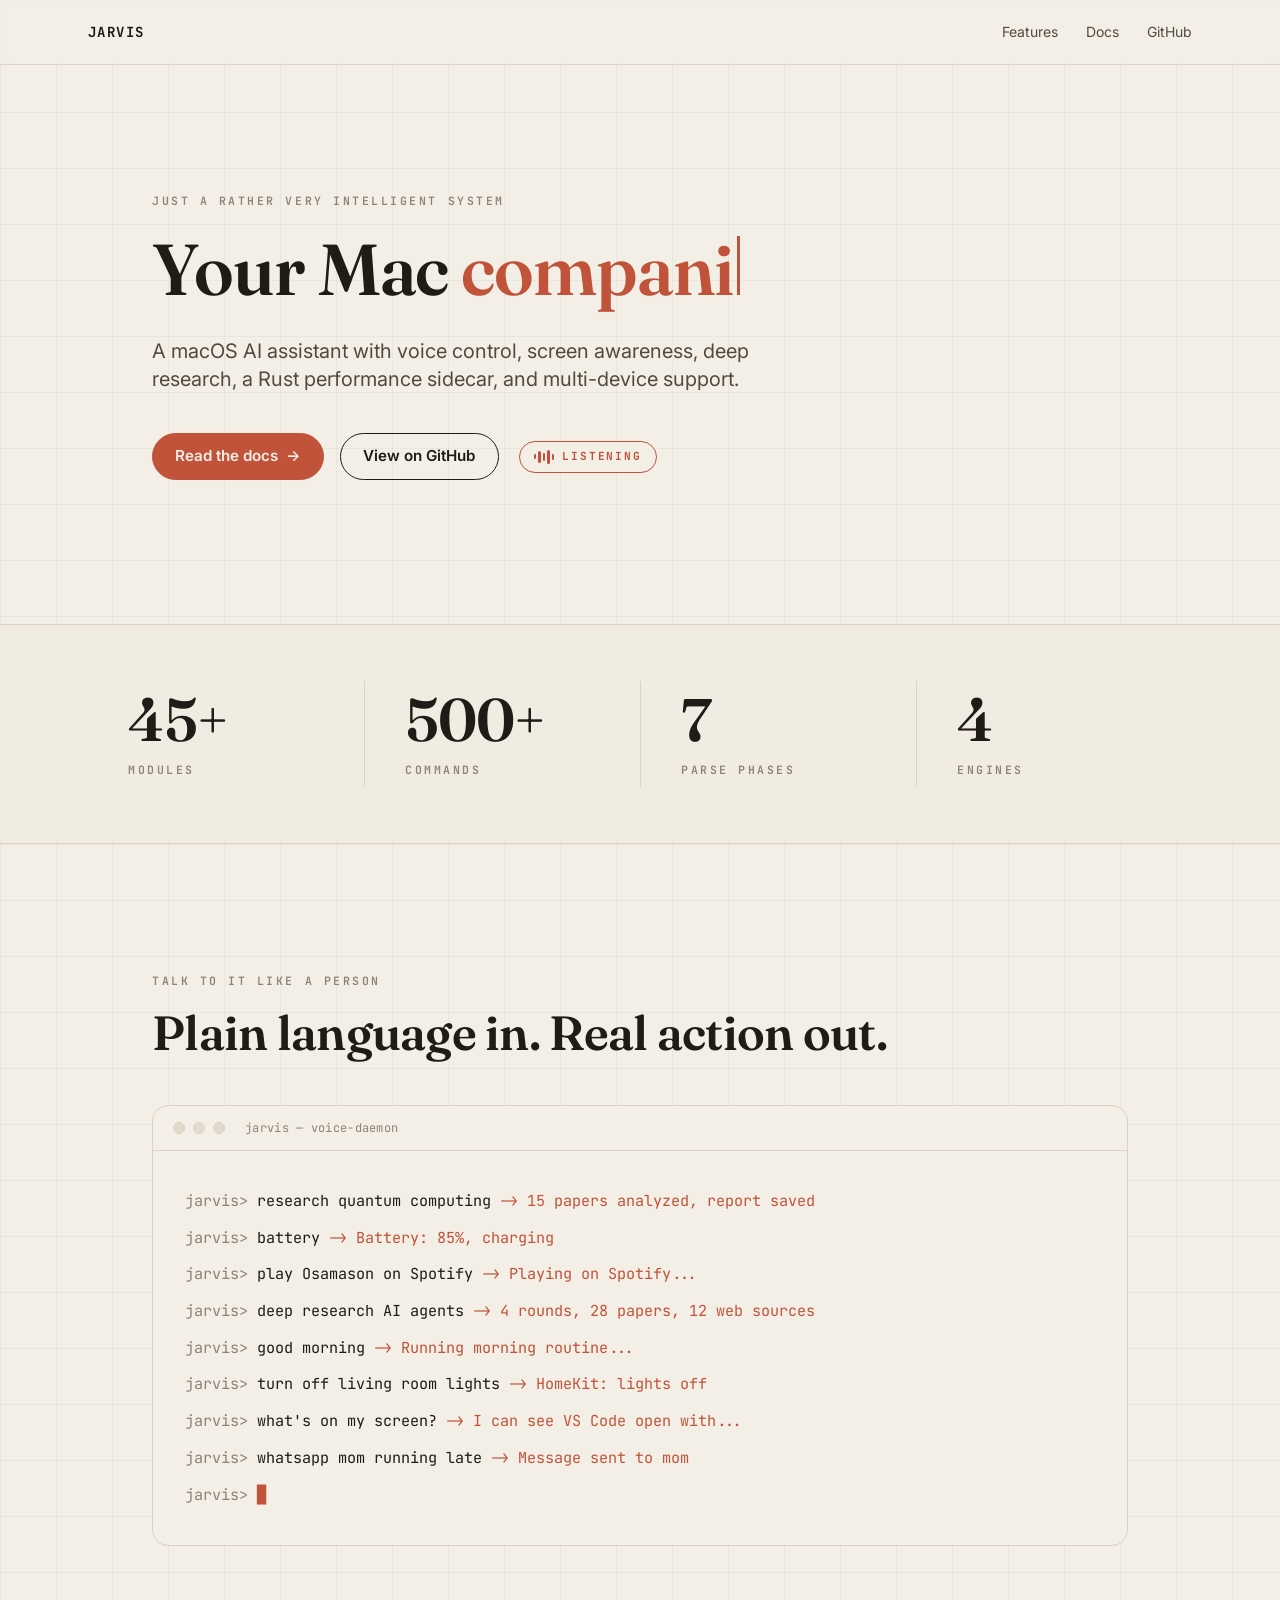
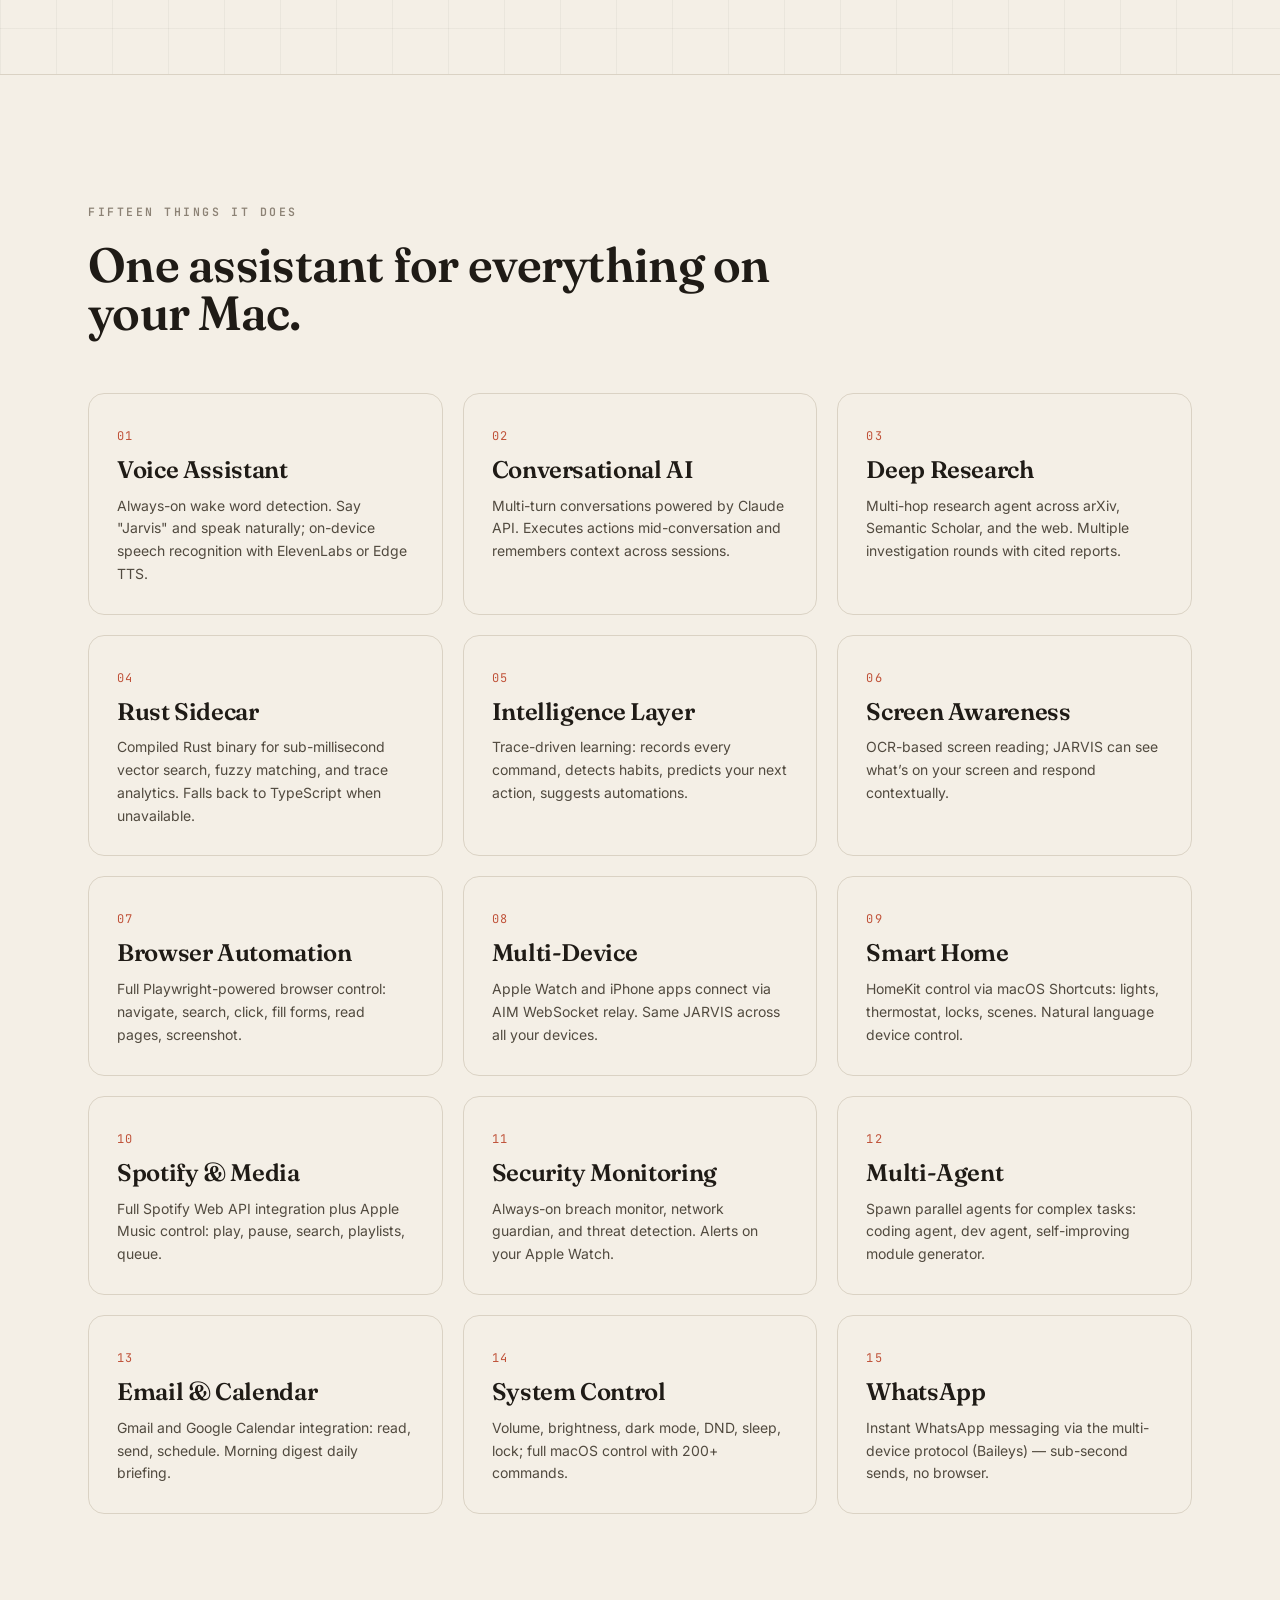
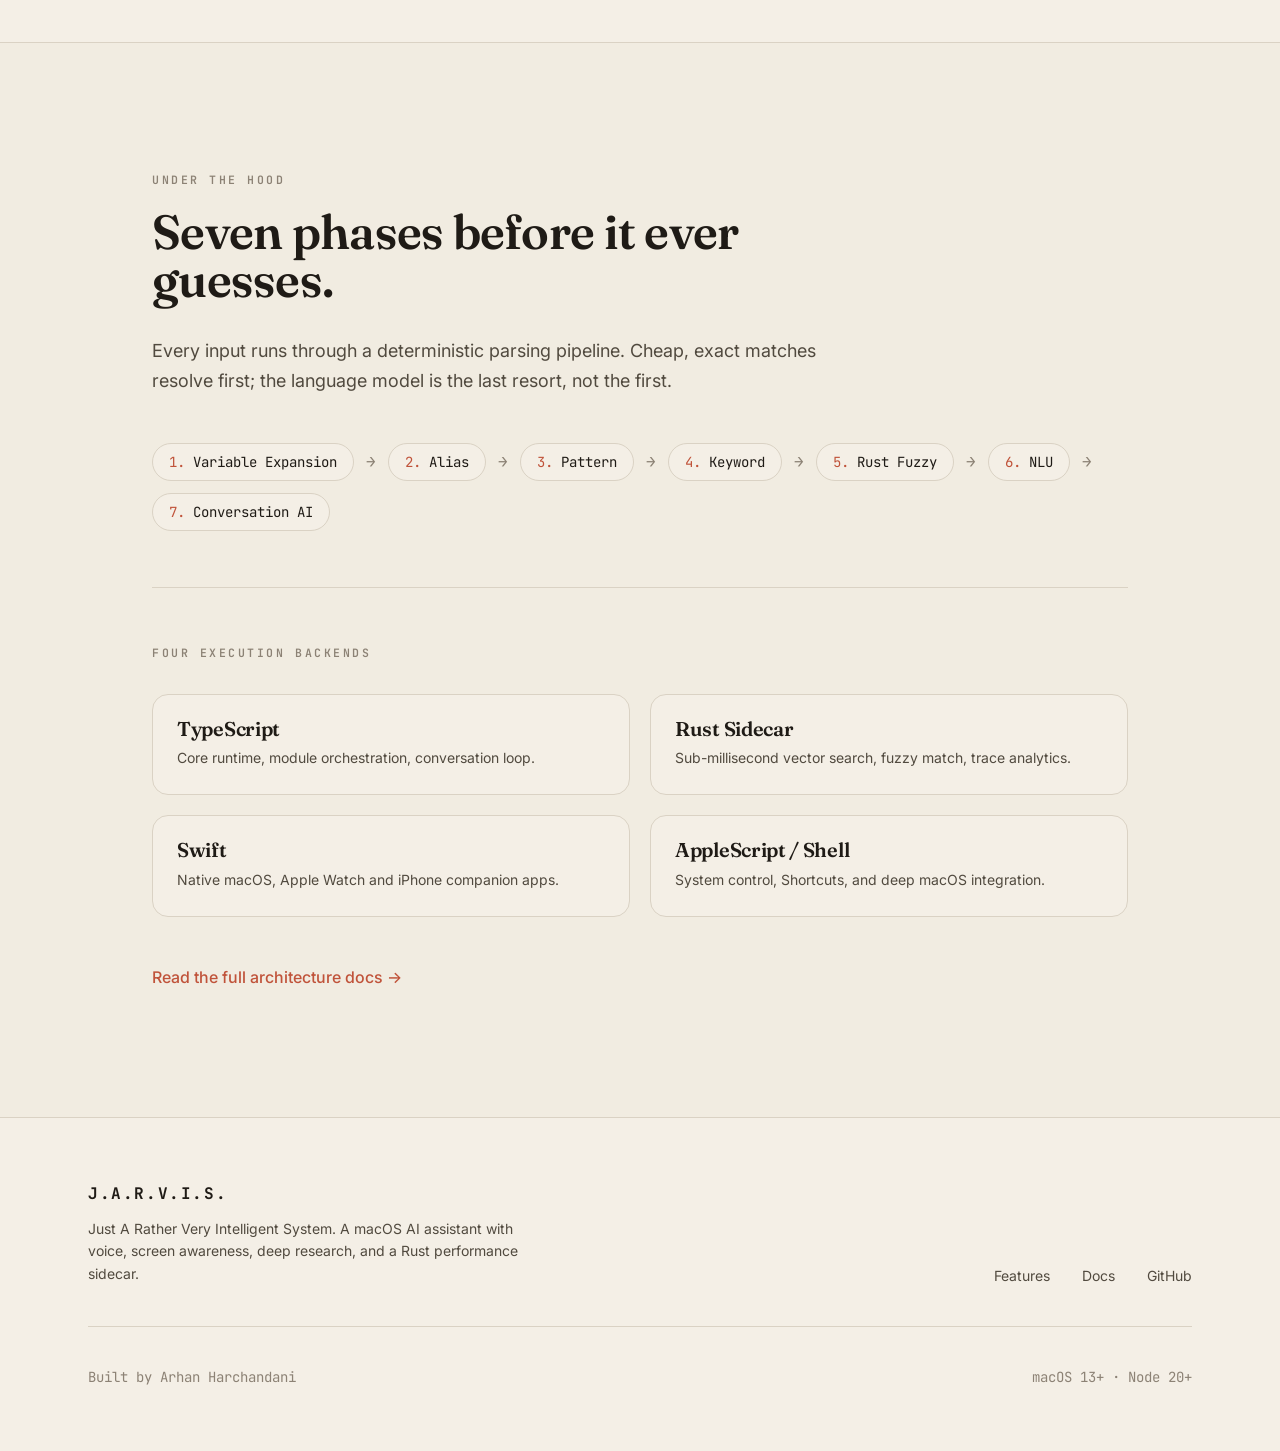
==== commit cdeedbc5: "site: rotating-word hero + comprehensive docs - Hero: "Your Mac <companion>" with a typewriter rotat" ====
--- a/index.html
+++ b/index.html
@@ -6,8 +6,8 @@
     <meta name="viewport" content="width=device-width, initial-scale=1.0" />
     <meta name="description" content="J.A.R.V.I.S. — A macOS AI assistant with voice control, screen awareness, browser automation, and multi-device support." />
     <title>J.A.R.V.I.S. — Just A Rather Very Intelligent System</title>
-    <script type="module" crossorigin src="/assets/index-Gv_tCCQ4.js"></script>
-    <link rel="stylesheet" crossorigin href="/assets/index-DLj_SCuT.css">
+    <script type="module" crossorigin src="/assets/index-yl9reL0P.js"></script>
+    <link rel="stylesheet" crossorigin href="/assets/index-CLGkagZU.css">
   </head>
   <body>
     <div id="root"></div>
--- a/assets/index-CLGkagZU.css
+++ b/assets/index-CLGkagZU.css
@@ -0,0 +1 @@
+@import "https://fonts.googleapis.com/css2?family=Fraunces:ital,opsz,wght@0,9..144,400;0,9..144,500;0,9..144,600;0,9..144,700;0,9..144,900;1,9..144,400;1,9..144,500;1,9..144,600&family=Inter:wght@300;400;500;600;700&family=JetBrains+Mono:wght@400;500;600;700&display=swap";*,:before,:after,::backdrop{--tw-border-spacing-x:0;--tw-border-spacing-y:0;--tw-translate-x:0;--tw-translate-y:0;--tw-rotate:0;--tw-skew-x:0;--tw-skew-y:0;--tw-scale-x:1;--tw-scale-y:1;--tw-pan-x: ;--tw-pan-y: ;--tw-pinch-zoom: ;--tw-scroll-snap-strictness:proximity;--tw-gradient-from-position: ;--tw-gradient-via-position: ;--tw-gradient-to-position: ;--tw-ordinal: ;--tw-slashed-zero: ;--tw-numeric-figure: ;--tw-numeric-spacing: ;--tw-numeric-fraction: ;--tw-ring-inset: ;--tw-ring-offset-width:0px;--tw-ring-offset-color:#fff;--tw-ring-color:#3b82f680;--tw-ring-offset-shadow:0 0 #0000;--tw-ring-shadow:0 0 #0000;--tw-shadow:0 0 #0000;--tw-shadow-colored:0 0 #0000;--tw-blur: ;--tw-brightness: ;--tw-contrast: ;--tw-grayscale: ;--tw-hue-rotate: ;--tw-invert: ;--tw-saturate: ;--tw-sepia: ;--tw-drop-shadow: ;--tw-backdrop-blur: ;--tw-backdrop-brightness: ;--tw-backdrop-contrast: ;--tw-backdrop-grayscale: ;--tw-backdrop-hue-rotate: ;--tw-backdrop-invert: ;--tw-backdrop-opacity: ;--tw-backdrop-saturate: ;--tw-backdrop-sepia: ;--tw-contain-size: ;--tw-contain-layout: ;--tw-contain-paint: ;--tw-contain-style: }*,:before,:after{box-sizing:border-box;border:0 solid #e5e7eb}:before,:after{--tw-content:""}html,:host{-webkit-text-size-adjust:100%;tab-size:4;font-feature-settings:normal;font-variation-settings:normal;-webkit-tap-highlight-color:transparent;font-family:Inter,-apple-system,BlinkMacSystemFont,sans-serif;line-height:1.5}body{line-height:inherit;margin:0}hr{height:0;color:inherit;border-top-width:1px}abbr:where([title]){-webkit-text-decoration:underline dotted;text-decoration:underline dotted}h1,h2,h3,h4,h5,h6{font-size:inherit;font-weight:inherit}a{color:inherit;-webkit-text-decoration:inherit;text-decoration:inherit}b,strong{font-weight:bolder}code,kbd,samp,pre{font-feature-settings:normal;font-variation-settings:normal;font-family:JetBrains Mono,Fira Code,monospace;font-size:1em}small{font-size:80%}sub,sup{vertical-align:baseline;font-size:75%;line-height:0;position:relative}sub{bottom:-.25em}sup{top:-.5em}table{text-indent:0;border-color:inherit;border-collapse:collapse}button,input,optgroup,select,textarea{font-feature-settings:inherit;font-variation-settings:inherit;font-family:inherit;font-size:100%;font-weight:inherit;line-height:inherit;letter-spacing:inherit;color:inherit;margin:0;padding:0}button,select{text-transform:none}button,input:where([type=button]),input:where([type=reset]),input:where([type=submit]){-webkit-appearance:button;background-color:#0000;background-image:none}:-moz-focusring{outline:auto}:-moz-ui-invalid{box-shadow:none}progress{vertical-align:baseline}::-webkit-inner-spin-button{height:auto}::-webkit-outer-spin-button{height:auto}[type=search]{-webkit-appearance:textfield;outline-offset:-2px}::-webkit-search-decoration{-webkit-appearance:none}::-webkit-file-upload-button{-webkit-appearance:button;font:inherit}summary{display:list-item}blockquote,dl,dd,h1,h2,h3,h4,h5,h6,hr,figure,p,pre{margin:0}fieldset{margin:0;padding:0}legend{padding:0}ol,ul,menu{margin:0;padding:0;list-style:none}dialog{padding:0}textarea{resize:vertical}input::-moz-placeholder{opacity:1;color:#9ca3af}textarea::-moz-placeholder{opacity:1;color:#9ca3af}input::placeholder,textarea::placeholder{opacity:1;color:#9ca3af}button,[role=button]{cursor:pointer}:disabled{cursor:default}img,svg,video,canvas,audio,iframe,embed,object{vertical-align:middle;display:block}img,video{max-width:100%;height:auto}[hidden]:where(:not([hidden=until-found])){display:none}.visible{visibility:visible}.fixed{position:fixed}.relative{position:relative}.sticky{position:sticky}.inset-x-0{left:0;right:0}.top-0{top:0}.top-28{top:7rem}.z-50{z-index:50}.mx-auto{margin-left:auto;margin-right:auto}.my-10{margin-top:2.5rem;margin-bottom:2.5rem}.my-14{margin-top:3.5rem;margin-bottom:3.5rem}.-ml-px{margin-left:-1px}.mb-1{margin-bottom:.25rem}.mb-1\.5{margin-bottom:.375rem}.mb-10{margin-bottom:2.5rem}.mb-12{margin-bottom:3rem}.mb-2{margin-bottom:.5rem}.mb-24{margin-bottom:6rem}.mb-4{margin-bottom:1rem}.mb-5{margin-bottom:1.25rem}.mb-6{margin-bottom:1.5rem}.mb-7{margin-bottom:1.75rem}.mb-8{margin-bottom:2rem}.ml-1{margin-left:.25rem}.ml-3{margin-left:.75rem}.mr-2{margin-right:.5rem}.mt-0\.5{margin-top:.125rem}.mt-1{margin-top:.25rem}.mt-10{margin-top:2.5rem}.mt-12{margin-top:3rem}.mt-14{margin-top:3.5rem}.mt-2{margin-top:.5rem}.mt-3{margin-top:.75rem}.mt-5{margin-top:1.25rem}.mt-6{margin-top:1.5rem}.mt-8{margin-top:2rem}.block{display:block}.flex{display:flex}.inline-flex{display:inline-flex}.grid{display:grid}.hidden{display:none}.h-16{height:4rem}.h-3{height:.75rem}.h-8{height:2rem}.max-h-\[calc\(100vh-9rem\)\]{max-height:calc(100vh - 9rem)}.min-h-screen{min-height:100vh}.w-3{width:.75rem}.w-56{width:14rem}.w-8{width:2rem}.w-full{width:100%}.min-w-0{min-width:0}.max-w-2xl{max-width:42rem}.max-w-3xl{max-width:48rem}.max-w-4xl{max-width:56rem}.max-w-5xl{max-width:64rem}.max-w-6xl{max-width:72rem}.max-w-md{max-width:28rem}.max-w-sm{max-width:24rem}.flex-1{flex:1}.flex-shrink-0{flex-shrink:0}.select-none{-webkit-user-select:none;user-select:none}.resize{resize:both}.scroll-mt-28{scroll-margin-top:7rem}.grid-cols-2{grid-template-columns:repeat(2,minmax(0,1fr))}.flex-col{flex-direction:column}.flex-wrap{flex-wrap:wrap}.items-start{align-items:flex-start}.items-center{align-items:center}.justify-center{justify-content:center}.justify-between{justify-content:space-between}.gap-1{gap:.25rem}.gap-10{gap:2.5rem}.gap-12{gap:3rem}.gap-2{gap:.5rem}.gap-3{gap:.75rem}.gap-4{gap:1rem}.gap-5{gap:1.25rem}.gap-6{gap:1.5rem}.gap-7{gap:1.75rem}.gap-x-3{-moz-column-gap:.75rem;column-gap:.75rem}.gap-x-8{-moz-column-gap:2rem;column-gap:2rem}.gap-y-3{row-gap:.75rem}.space-y-1>:not([hidden])~:not([hidden]){--tw-space-y-reverse:0;margin-top:calc(.25rem * calc(1 - var(--tw-space-y-reverse)));margin-bottom:calc(.25rem * var(--tw-space-y-reverse))}.space-y-3>:not([hidden])~:not([hidden]){--tw-space-y-reverse:0;margin-top:calc(.75rem * calc(1 - var(--tw-space-y-reverse)));margin-bottom:calc(.75rem * var(--tw-space-y-reverse))}.divide-y>:not([hidden])~:not([hidden]){--tw-divide-y-reverse:0;border-top-width:calc(1px * calc(1 - var(--tw-divide-y-reverse)));border-bottom-width:calc(1px * var(--tw-divide-y-reverse))}.divide-line>:not([hidden])~:not([hidden]){--tw-divide-opacity:1;border-color:rgb(218 210 196/var(--tw-divide-opacity,1))}.overflow-hidden{overflow:hidden}.overflow-x-auto{overflow-x:auto}.overflow-y-auto{overflow-y:auto}.whitespace-nowrap{white-space:nowrap}.rounded{border-radius:.25rem}.rounded-2xl{border-radius:1rem}.rounded-full{border-radius:9999px}.border{border-width:1px}.border-\[1\.5px\]{border-width:1.5px}.border-y{border-top-width:1px;border-bottom-width:1px}.border-b{border-bottom-width:1px}.border-l{border-left-width:1px}.border-l-2{border-left-width:2px}.border-t{border-top-width:1px}.border-accent{--tw-border-opacity:1;border-color:rgb(192 83 58/var(--tw-border-opacity,1))}.border-line{--tw-border-opacity:1;border-color:rgb(218 210 196/var(--tw-border-opacity,1))}.border-transparent{border-color:#0000}.bg-paper{--tw-bg-opacity:1;background-color:rgb(244 239 230/var(--tw-bg-opacity,1))}.bg-paper-2{--tw-bg-opacity:1;background-color:rgb(235 229 217/var(--tw-bg-opacity,1))}.bg-paper-2\/40{background-color:#ebe5d966}.bg-paper-3{--tw-bg-opacity:1;background-color:rgb(226 219 204/var(--tw-bg-opacity,1))}.bg-paper\/80{background-color:#f4efe6cc}.p-4{padding:1rem}.p-5{padding:1.25rem}.p-6{padding:1.5rem}.\!px-4{padding-left:1rem!important;padding-right:1rem!important}.\!py-2{padding-top:.5rem!important;padding-bottom:.5rem!important}.px-1\.5{padding-left:.375rem;padding-right:.375rem}.px-2{padding-left:.5rem;padding-right:.5rem}.px-4{padding-left:1rem;padding-right:1rem}.px-5{padding-left:1.25rem;padding-right:1.25rem}.px-6{padding-left:1.5rem;padding-right:1.5rem}.py-0\.5{padding-top:.125rem;padding-bottom:.125rem}.py-1\.5{padding-top:.375rem;padding-bottom:.375rem}.py-14{padding-top:3.5rem;padding-bottom:3.5rem}.py-16{padding-top:4rem;padding-bottom:4rem}.py-2{padding-top:.5rem;padding-bottom:.5rem}.py-2\.5{padding-top:.625rem;padding-bottom:.625rem}.py-24{padding-top:6rem;padding-bottom:6rem}.py-3{padding-top:.75rem;padding-bottom:.75rem}.py-3\.5{padding-top:.875rem;padding-bottom:.875rem}.py-4{padding-top:1rem;padding-bottom:1rem}.py-6{padding-top:1.5rem;padding-bottom:1.5rem}.pb-14{padding-bottom:3.5rem}.pb-24{padding-bottom:6rem}.pb-28{padding-bottom:7rem}.pl-4{padding-left:1rem}.pt-14{padding-top:3.5rem}.pt-36{padding-top:9rem}.pt-40{padding-top:10rem}.pt-6{padding-top:1.5rem}.text-left{text-align:left}.text-center{text-align:center}.font-display{font-family:Fraunces,Georgia,serif}.font-mono{font-family:JetBrains Mono,Fira Code,monospace}.\!text-\[0\.8rem\]{font-size:.8rem!important}.text-2xl{font-size:1.5rem;line-height:2rem}.text-4xl{font-size:2.25rem;line-height:2.5rem}.text-5xl{font-size:3rem;line-height:1}.text-\[0\.62rem\]{font-size:.62rem}.text-\[0\.7rem\]{font-size:.7rem}.text-\[0\.82rem\]{font-size:.82rem}.text-\[0\.86em\]{font-size:.86em}.text-\[0\.8rem\]{font-size:.8rem}.text-\[0\.92rem\]{font-size:.92rem}.text-\[1\.02rem\]{font-size:1.02rem}.text-\[1\.05rem\]{font-size:1.05rem}.text-\[1\.08rem\]{font-size:1.08rem}.text-lg{font-size:1.125rem;line-height:1.75rem}.text-sm{font-size:.875rem;line-height:1.25rem}.text-xl{font-size:1.25rem;line-height:1.75rem}.text-xs{font-size:.75rem;line-height:1rem}.font-bold{font-weight:700}.font-medium{font-weight:500}.leading-\[1\.04\]{line-height:1.04}.leading-relaxed{line-height:1.625}.leading-tight{line-height:1.25}.tracking-\[0\.22em\]{letter-spacing:.22em}.tracking-wide{letter-spacing:.025em}.tracking-widest{letter-spacing:.1em}.text-accent{--tw-text-opacity:1;color:rgb(192 83 58/var(--tw-text-opacity,1))}.text-ink{--tw-text-opacity:1;color:rgb(31 27 22/var(--tw-text-opacity,1))}.text-ink-2{--tw-text-opacity:1;color:rgb(81 74 63/var(--tw-text-opacity,1))}.text-ink-3{--tw-text-opacity:1;color:rgb(140 130 117/var(--tw-text-opacity,1))}.underline-offset-4{text-underline-offset:4px}.antialiased{-webkit-font-smoothing:antialiased;-moz-osx-font-smoothing:grayscale}.filter{filter:var(--tw-blur) var(--tw-brightness) var(--tw-contrast) var(--tw-grayscale) var(--tw-hue-rotate) var(--tw-invert) var(--tw-saturate) var(--tw-sepia) var(--tw-drop-shadow)}.backdrop-blur-md{--tw-backdrop-blur:blur(12px);-webkit-backdrop-filter:var(--tw-backdrop-blur) var(--tw-backdrop-brightness) var(--tw-backdrop-contrast) var(--tw-backdrop-grayscale) var(--tw-backdrop-hue-rotate) var(--tw-backdrop-invert) var(--tw-backdrop-opacity) var(--tw-backdrop-saturate) var(--tw-backdrop-sepia);backdrop-filter:var(--tw-backdrop-blur) var(--tw-backdrop-brightness) var(--tw-backdrop-contrast) var(--tw-backdrop-grayscale) var(--tw-backdrop-hue-rotate) var(--tw-backdrop-invert) var(--tw-backdrop-opacity) var(--tw-backdrop-saturate) var(--tw-backdrop-sepia)}.transition-colors{transition-property:color,background-color,border-color,text-decoration-color,fill,stroke;transition-duration:.15s;transition-timing-function:cubic-bezier(.4,0,.2,1)}*{box-sizing:border-box;margin:0;padding:0}:root{--paper:#f4efe6;--paper-2:#ebe5d9;--ink:#1f1b16;--ink-2:#514a3f;--ink-3:#8c8275;--accent:#c0533a;--accent-dark:#a23e29;--line:#dad2c4}html{scroll-behavior:smooth}body{background:var(--paper);color:var(--ink);-webkit-font-smoothing:antialiased;font-family:Inter,sans-serif;overflow-x:hidden}::-webkit-scrollbar{width:8px}::-webkit-scrollbar-track{background:var(--paper)}::-webkit-scrollbar-thumb{background:#cabfad;border-radius:4px}.bg-grid{background-image:linear-gradient(#1f1b160b 1px,#0000 1px),linear-gradient(90deg,#1f1b160b 1px,#0000 1px);background-size:56px 56px}.eyebrow{letter-spacing:.22em;text-transform:uppercase;color:var(--ink-3);font-family:JetBrains Mono,monospace;font-size:.72rem;font-weight:600}.display{letter-spacing:-.015em;color:var(--ink);font-family:Fraunces,Georgia,serif;font-weight:600;line-height:1.04}.display-italic{color:inherit;font-family:Fraunces,Georgia,serif;font-style:normal;font-weight:600}.card{background:var(--paper);border:1.5px solid var(--line);border-radius:16px;transition:border-color .25s,transform .25s,box-shadow .25s}.card:hover{border-color:#b9ad98;transform:translateY(-3px);box-shadow:0 10px 28px #1f1b160f}.btn{cursor:pointer;border-radius:999px;align-items:center;gap:.5rem;padding:.7rem 1.4rem;font-size:.95rem;font-weight:600;transition:all .18s;display:inline-flex}.btn-accent{background:var(--accent);color:#f4efe6;border:1.5px solid var(--accent)}.btn-accent:hover{background:var(--accent-dark,#a23e29);transform:translateY(-1px)}.btn-outline{color:var(--ink);border:1.5px solid var(--ink);background:0 0}.btn-outline:hover{background:var(--ink);color:var(--paper)}.pill{letter-spacing:.16em;text-transform:uppercase;background:var(--paper);border:1.5px solid var(--accent);color:var(--accent);border-radius:999px;align-items:center;gap:.5rem;padding:.4rem .9rem;font-family:JetBrains Mono,monospace;font-size:.7rem;font-weight:700;display:inline-flex}.wave{align-items:center;gap:2px;height:14px;display:inline-flex}.wave i{background:var(--accent);border-radius:2px;width:2.5px;animation:.5s ease-in-out infinite alternate wave;display:block}.wave i:first-child{height:5px;animation-delay:0s}.wave i:nth-child(2){height:12px;animation-delay:.1s}.wave i:nth-child(3){height:8px;animation-delay:.2s}.wave i:nth-child(4){height:14px;animation-delay:.12s}.wave i:nth-child(5){height:6px;animation-delay:50ms}@keyframes wave{0%{transform:scaleY(.4)}to{transform:scaleY(1)}}.type-cursor{vertical-align:baseline;background:var(--accent);width:3px;height:.82em;margin-left:4px;animation:1s step-end infinite blink;display:inline-block}@keyframes blink{0%,to{opacity:1}50%{opacity:0}}.rule{background:var(--line);border:0;height:1.5px}.mono{font-family:JetBrains Mono,monospace}@keyframes fade-up{0%{opacity:0;transform:translateY(14px)}to{opacity:1;transform:translateY(0)}}.fade-up{opacity:0;animation:.6s forwards fade-up}.d1{animation-delay:60ms}.d2{animation-delay:.12s}.d3{animation-delay:.18s}.d4{animation-delay:.24s}.d5{animation-delay:.3s}.d6{animation-delay:.36s}.hover\:text-accent:hover{--tw-text-opacity:1;color:rgb(192 83 58/var(--tw-text-opacity,1))}.hover\:text-ink:hover{--tw-text-opacity:1;color:rgb(31 27 22/var(--tw-text-opacity,1))}.hover\:underline:hover{text-decoration-line:underline}@media (width>=640px){.sm\:inline{display:inline}.sm\:w-\[46\%\]{width:46%}.sm\:grid-cols-2{grid-template-columns:repeat(2,minmax(0,1fr))}.sm\:grid-cols-3{grid-template-columns:repeat(3,minmax(0,1fr))}.sm\:flex-row{flex-direction:row}.sm\:items-center{align-items:center}.sm\:items-baseline{align-items:baseline}.sm\:gap-5{gap:1.25rem}.sm\:text-6xl{font-size:3.75rem;line-height:1}}@media (width>=768px){.md\:block{display:block}.md\:grid-cols-4{grid-template-columns:repeat(4,minmax(0,1fr))}.md\:flex-row{flex-direction:row}.md\:items-end{align-items:flex-end}.md\:items-center{align-items:center}.md\:justify-between{justify-content:space-between}.md\:divide-x>:not([hidden])~:not([hidden]){--tw-divide-x-reverse:0;border-right-width:calc(1px * var(--tw-divide-x-reverse));border-left-width:calc(1px * calc(1 - var(--tw-divide-x-reverse)))}.md\:divide-y-0>:not([hidden])~:not([hidden]){--tw-divide-y-reverse:0;border-top-width:calc(0px * calc(1 - var(--tw-divide-y-reverse)));border-bottom-width:calc(0px * var(--tw-divide-y-reverse))}.md\:p-5{padding:1.25rem}.md\:p-7{padding:1.75rem}.md\:p-8{padding:2rem}.md\:px-10{padding-left:2.5rem;padding-right:2.5rem}.md\:py-2{padding-top:.5rem;padding-bottom:.5rem}.md\:py-32{padding-top:8rem;padding-bottom:8rem}.md\:pb-36{padding-bottom:9rem}.md\:pt-48{padding-top:12rem}.md\:text-left{text-align:left}.md\:text-5xl{font-size:3rem;line-height:1}.md\:text-6xl{font-size:3.75rem;line-height:1}.md\:text-\[0\.95rem\]{font-size:.95rem}.md\:text-xl{font-size:1.25rem;line-height:1.75rem}}@media (width>=1024px){.lg\:grid-cols-3{grid-template-columns:repeat(3,minmax(0,1fr))}.lg\:text-7xl{font-size:4.5rem;line-height:1}}
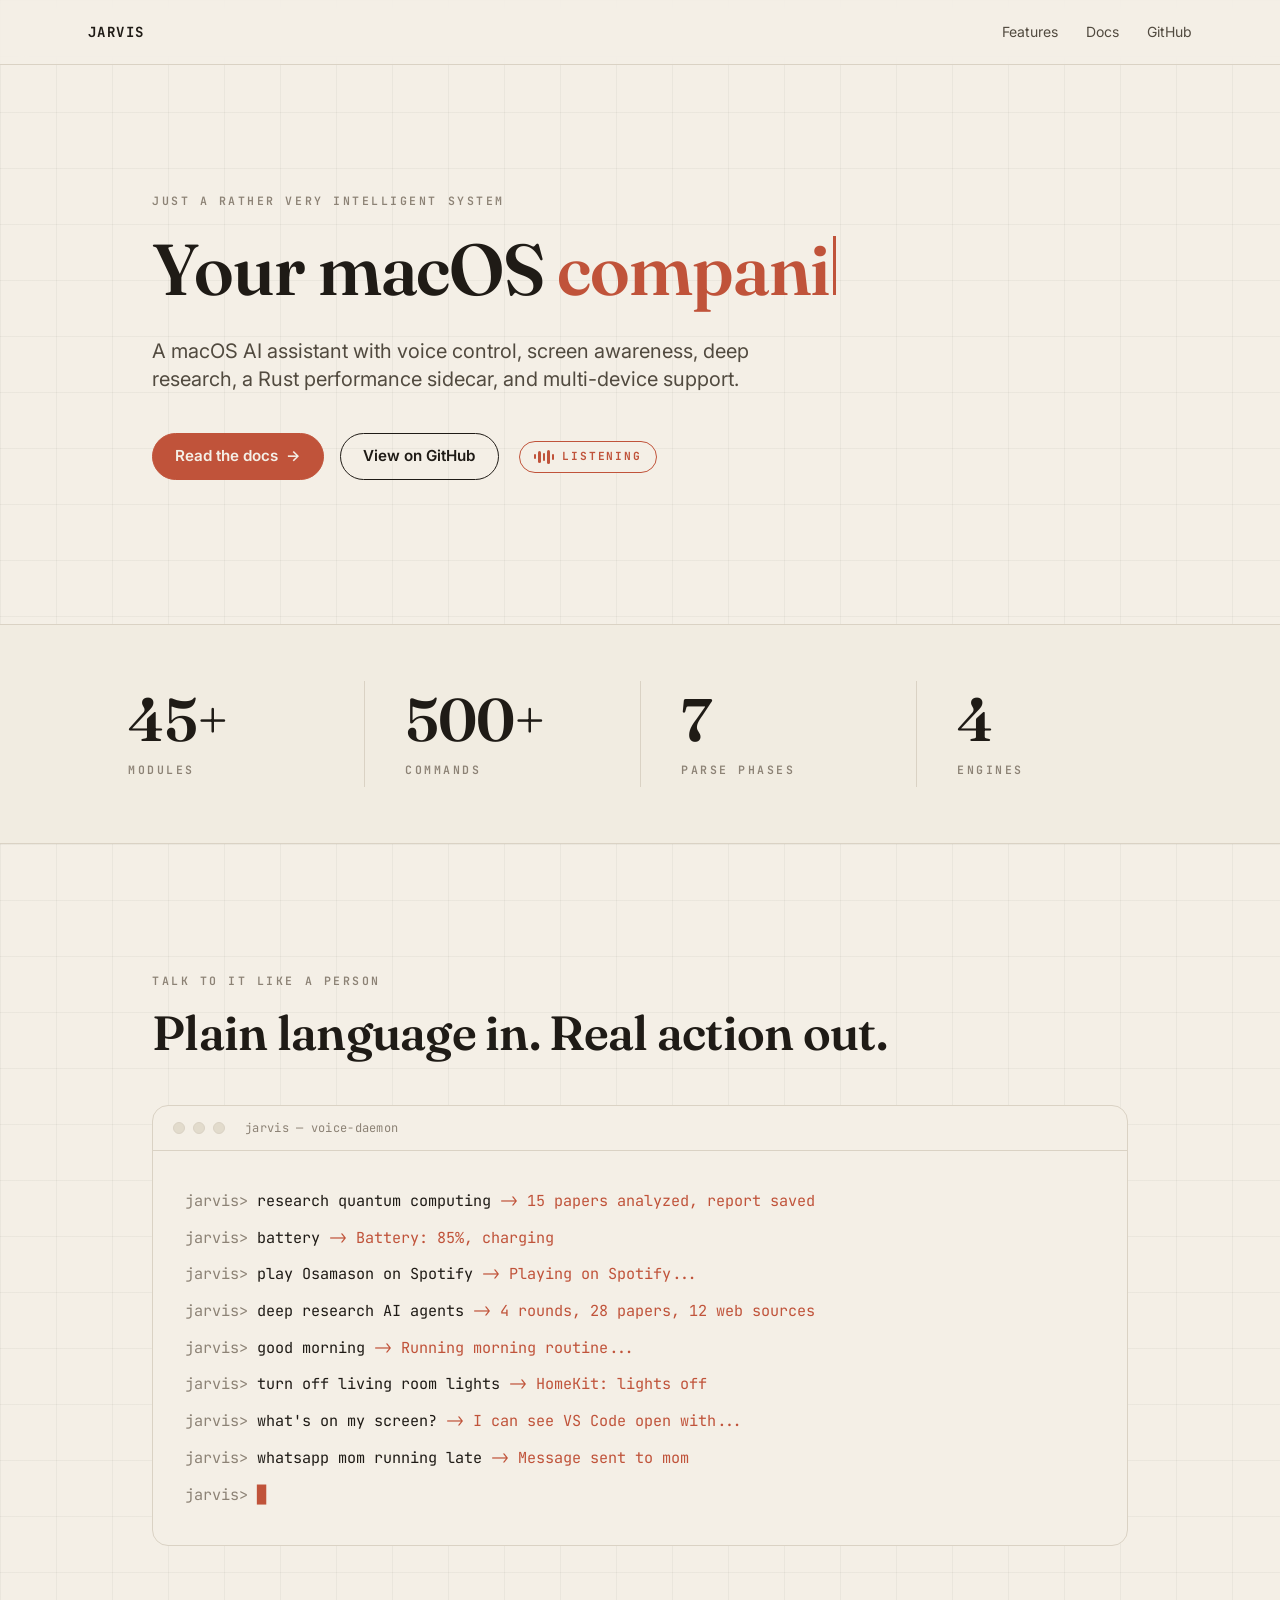
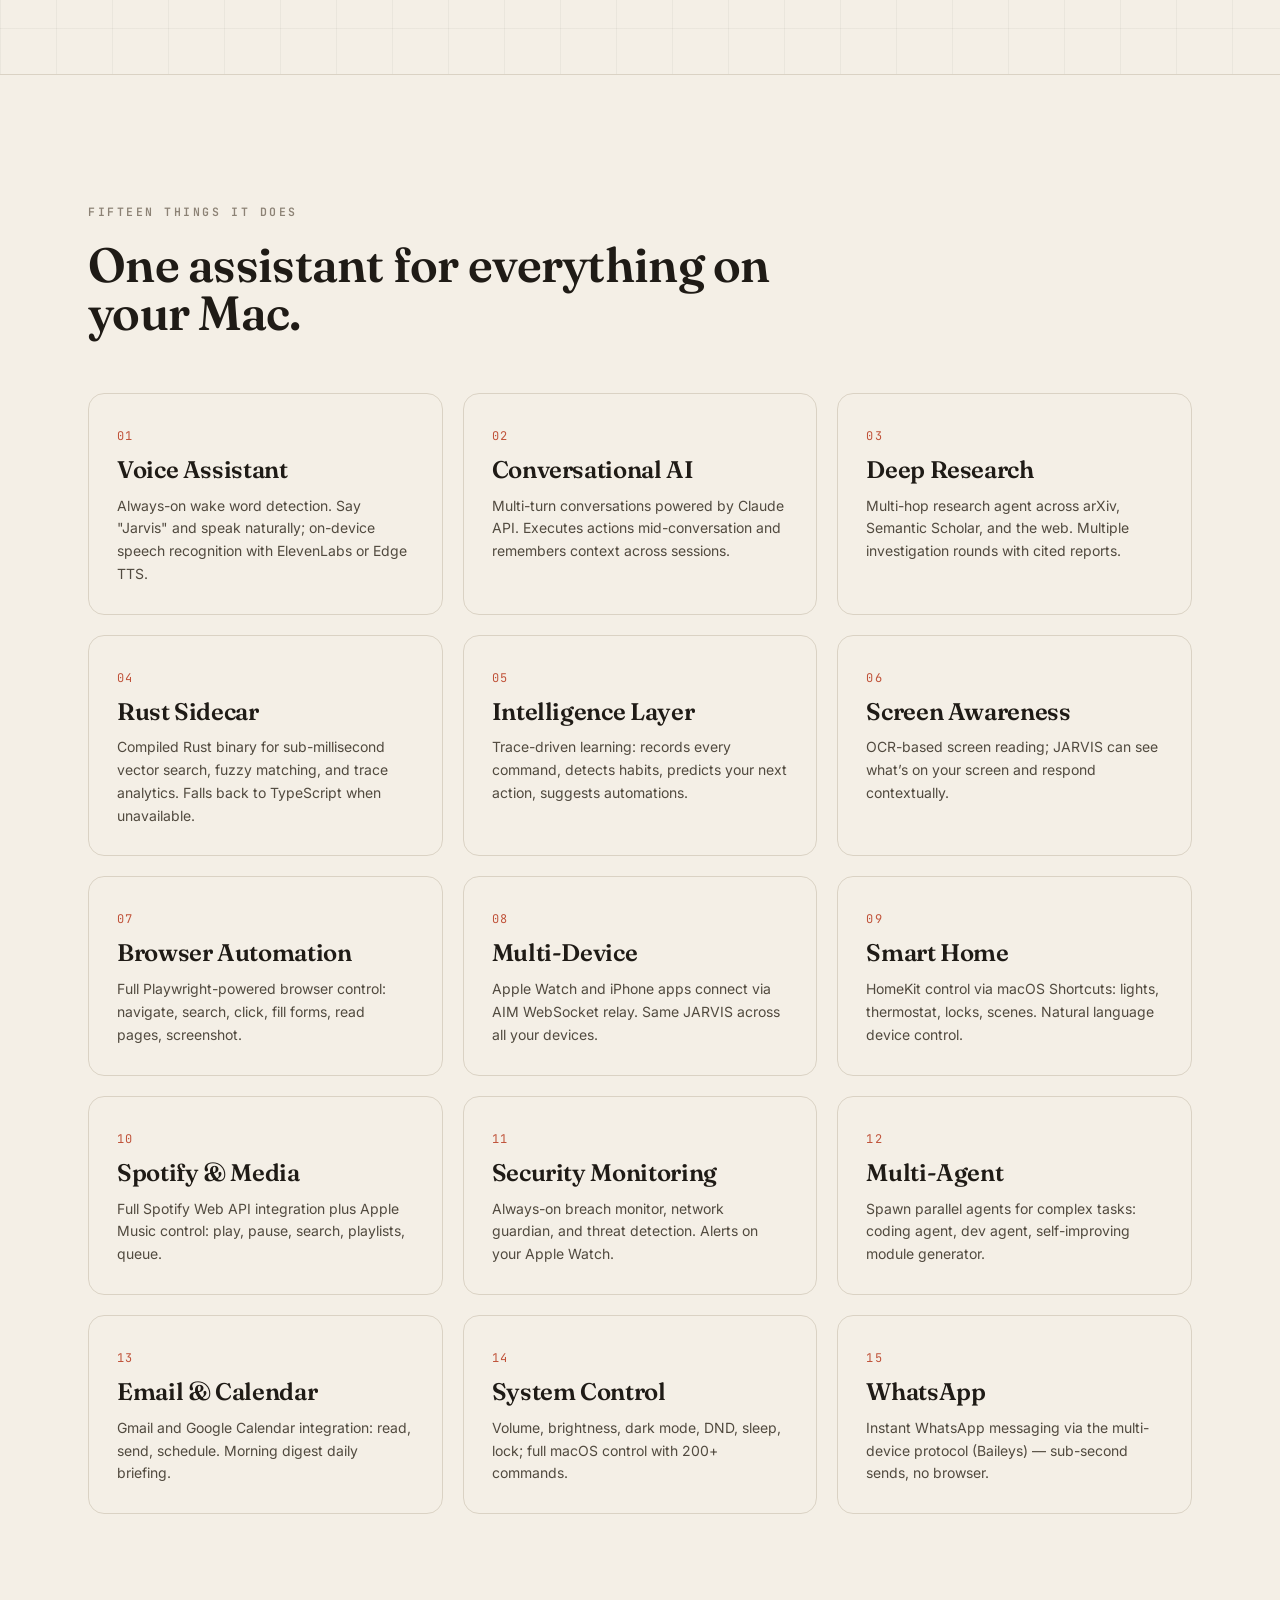
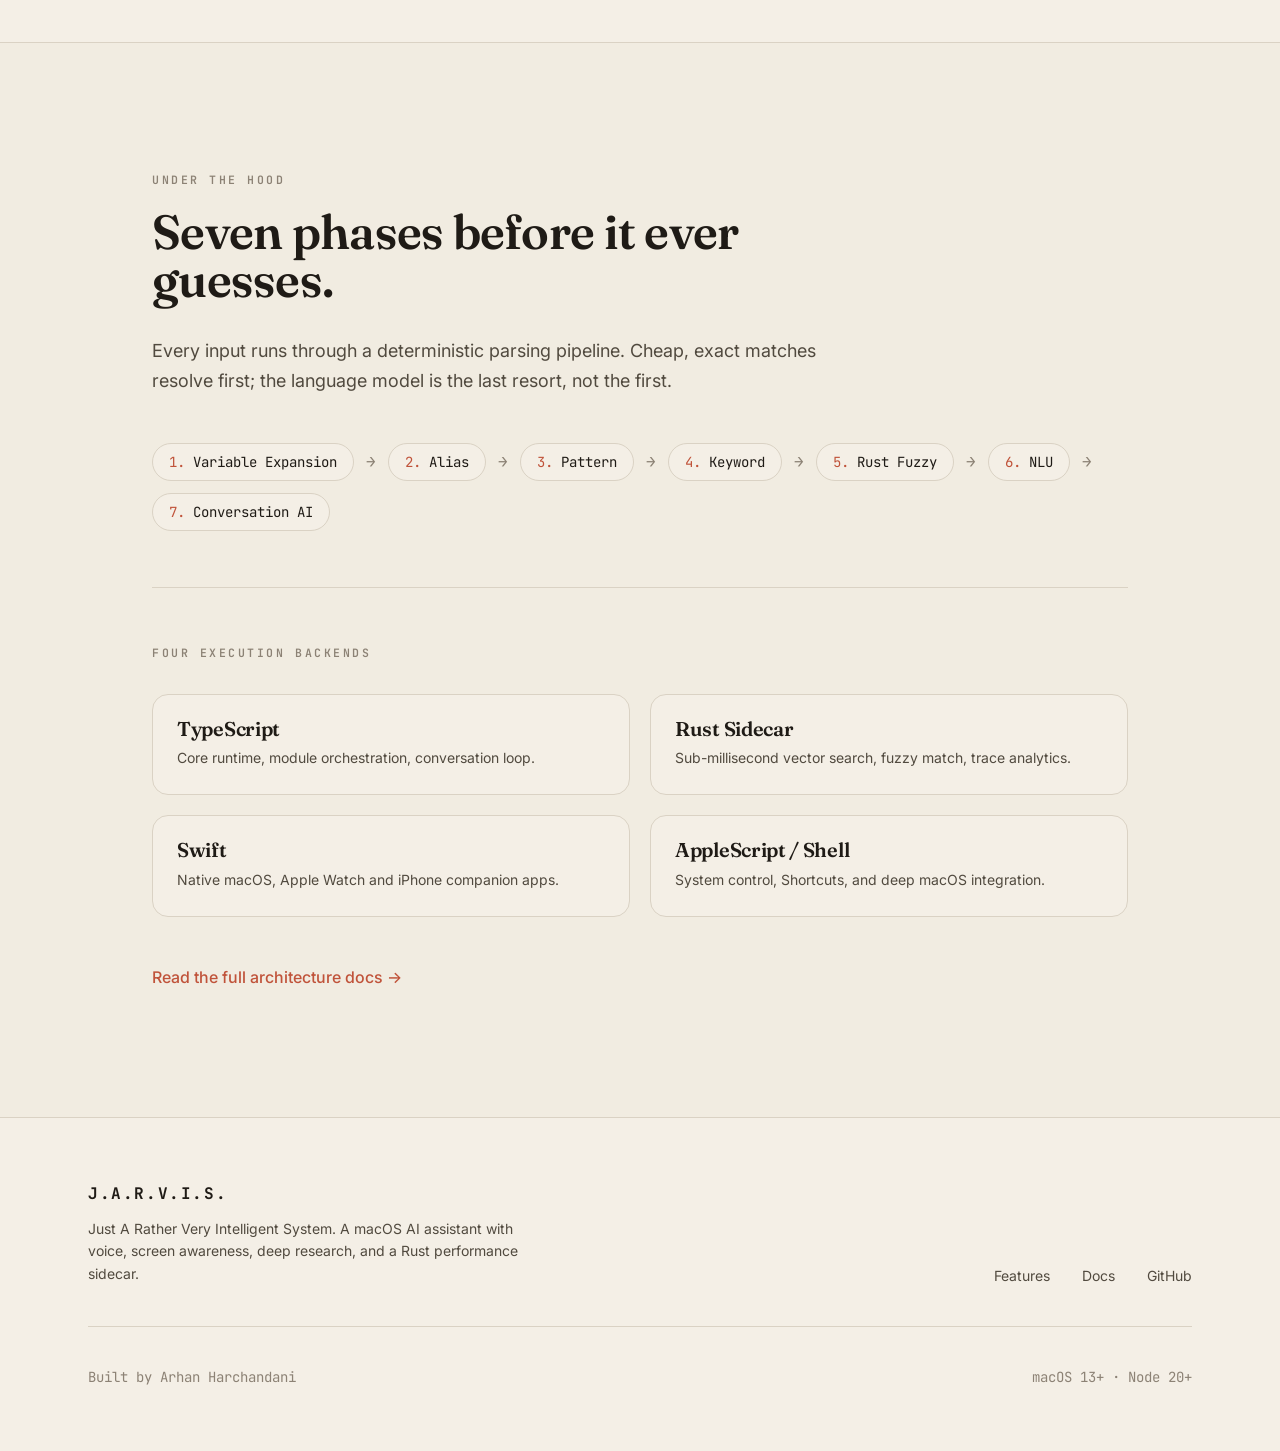
==== commit 5f3523a3: "site: hero 'Your macOS', docs header simplified to 'Docs'" ====
--- a/index.html
+++ b/index.html
@@ -6,7 +6,7 @@
     <meta name="viewport" content="width=device-width, initial-scale=1.0" />
     <meta name="description" content="J.A.R.V.I.S. — A macOS AI assistant with voice control, screen awareness, browser automation, and multi-device support." />
     <title>J.A.R.V.I.S. — Just A Rather Very Intelligent System</title>
-    <script type="module" crossorigin src="/assets/index-yl9reL0P.js"></script>
+    <script type="module" crossorigin src="/assets/index-CApI_zow.js"></script>
     <link rel="stylesheet" crossorigin href="/assets/index-CLGkagZU.css">
   </head>
   <body>
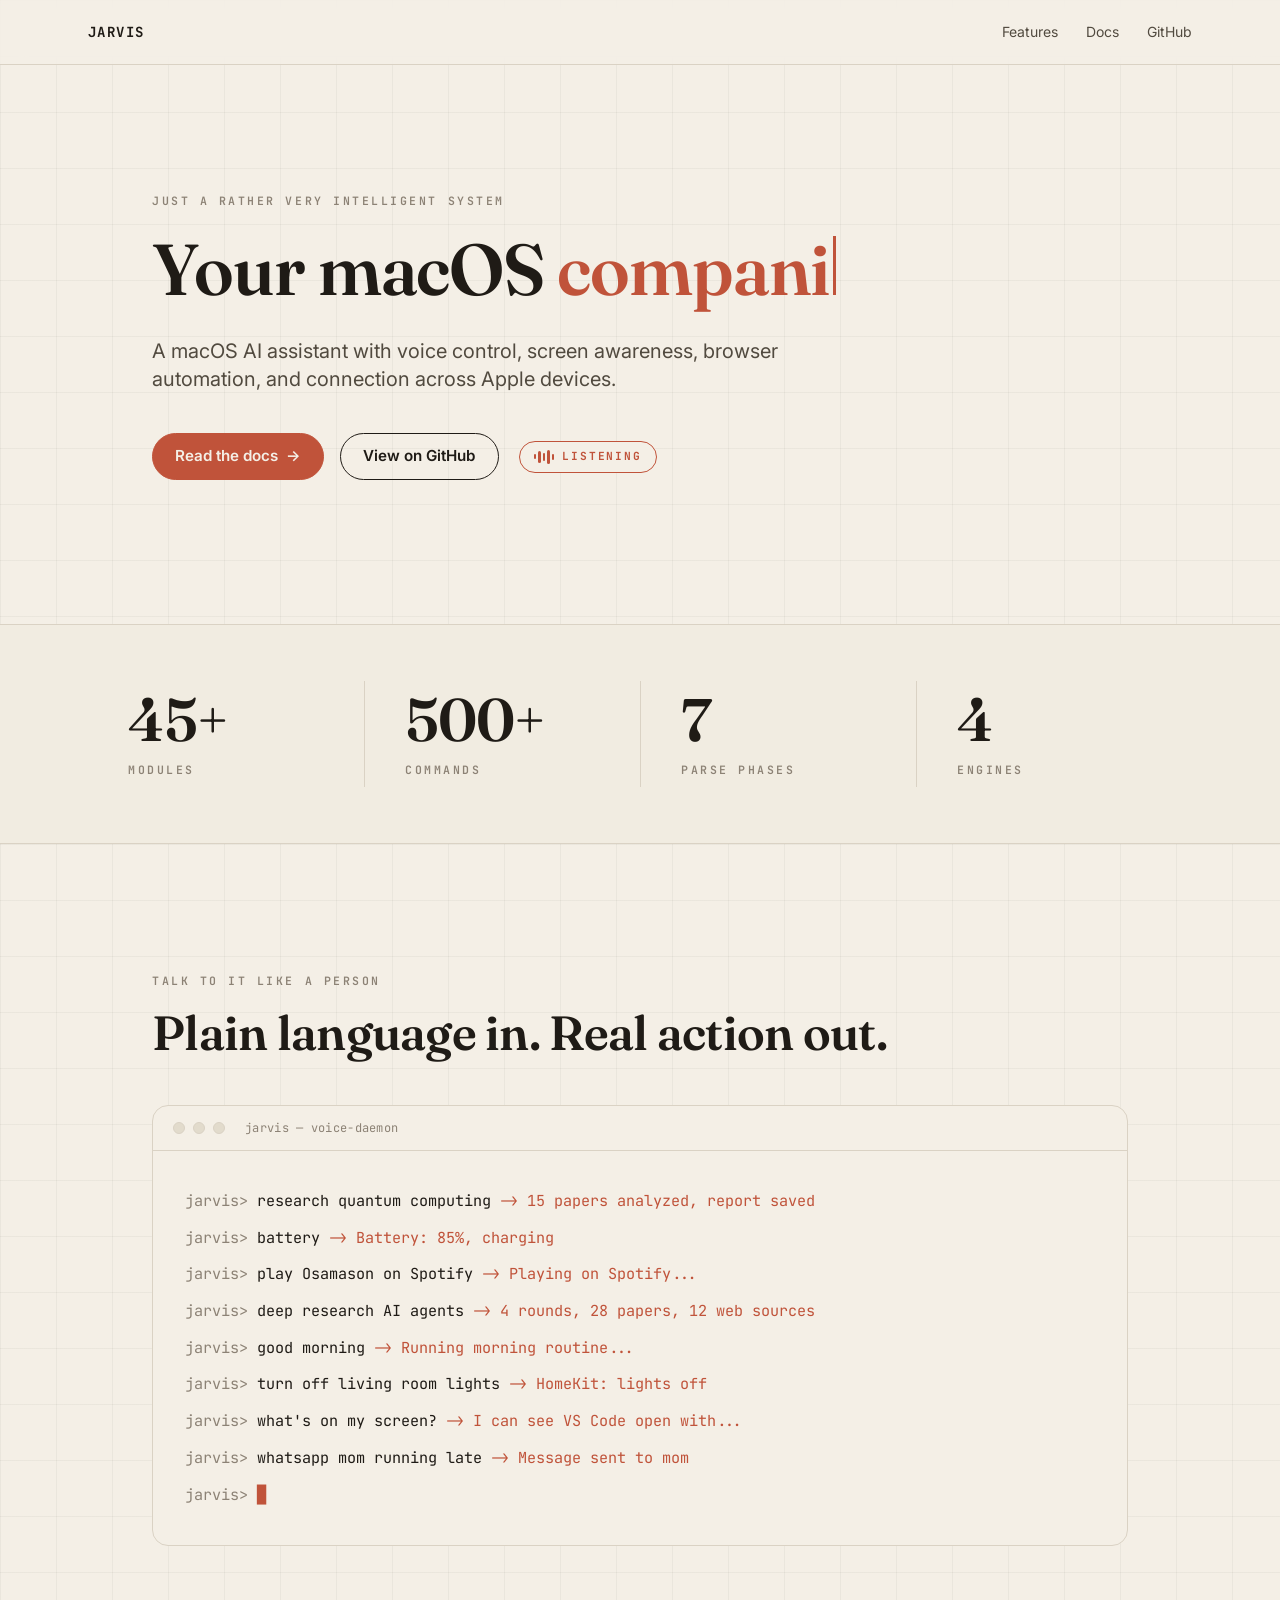
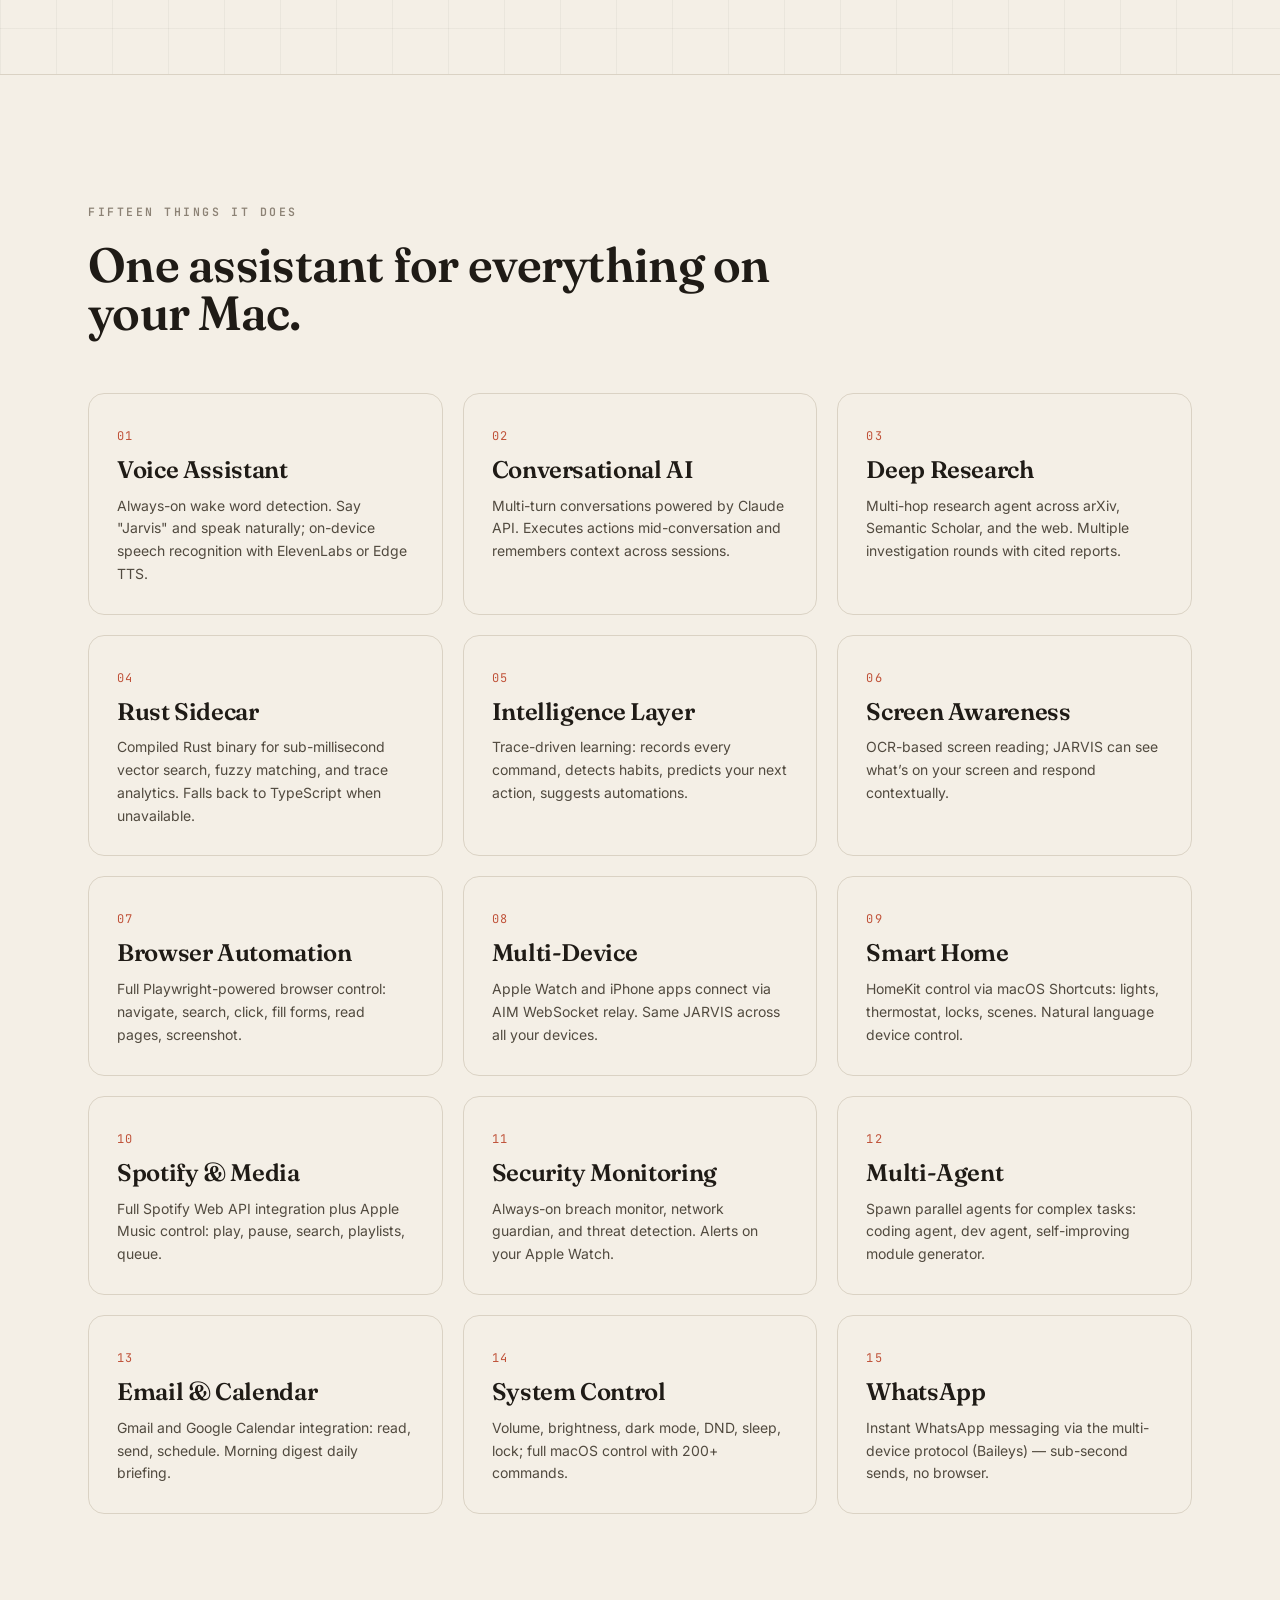
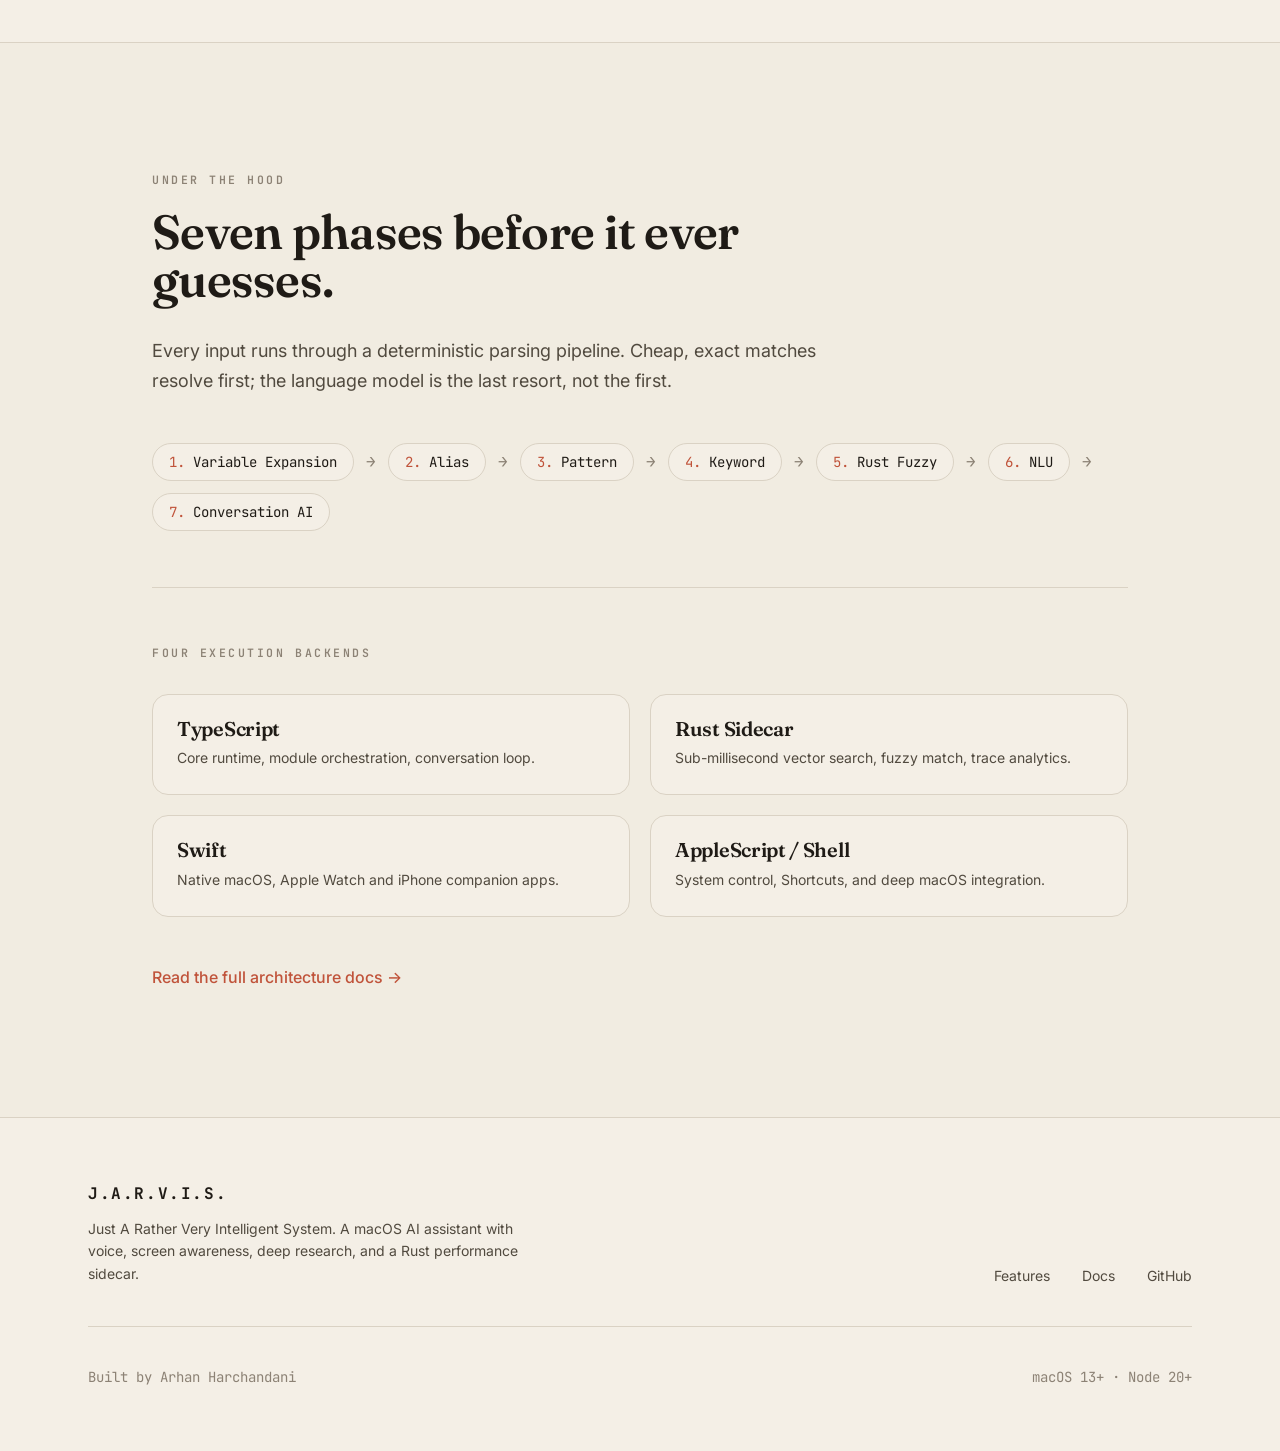
==== commit 116b468a: "site: update hero tagline (browser automation + Apple-device connection)" ====
--- a/index.html
+++ b/index.html
@@ -4,9 +4,9 @@
     <meta charset="UTF-8" />
     <link rel="icon" type="image/svg+xml" href="/favicon.svg" />
     <meta name="viewport" content="width=device-width, initial-scale=1.0" />
-    <meta name="description" content="J.A.R.V.I.S. — A macOS AI assistant with voice control, screen awareness, browser automation, and multi-device support." />
+    <meta name="description" content="J.A.R.V.I.S. — A macOS AI assistant with voice control, screen awareness, browser automation, and connection across Apple devices." />
     <title>J.A.R.V.I.S. — Just A Rather Very Intelligent System</title>
-    <script type="module" crossorigin src="/assets/index-CApI_zow.js"></script>
+    <script type="module" crossorigin src="/assets/index-DypzLuRS.js"></script>
     <link rel="stylesheet" crossorigin href="/assets/index-CLGkagZU.css">
   </head>
   <body>
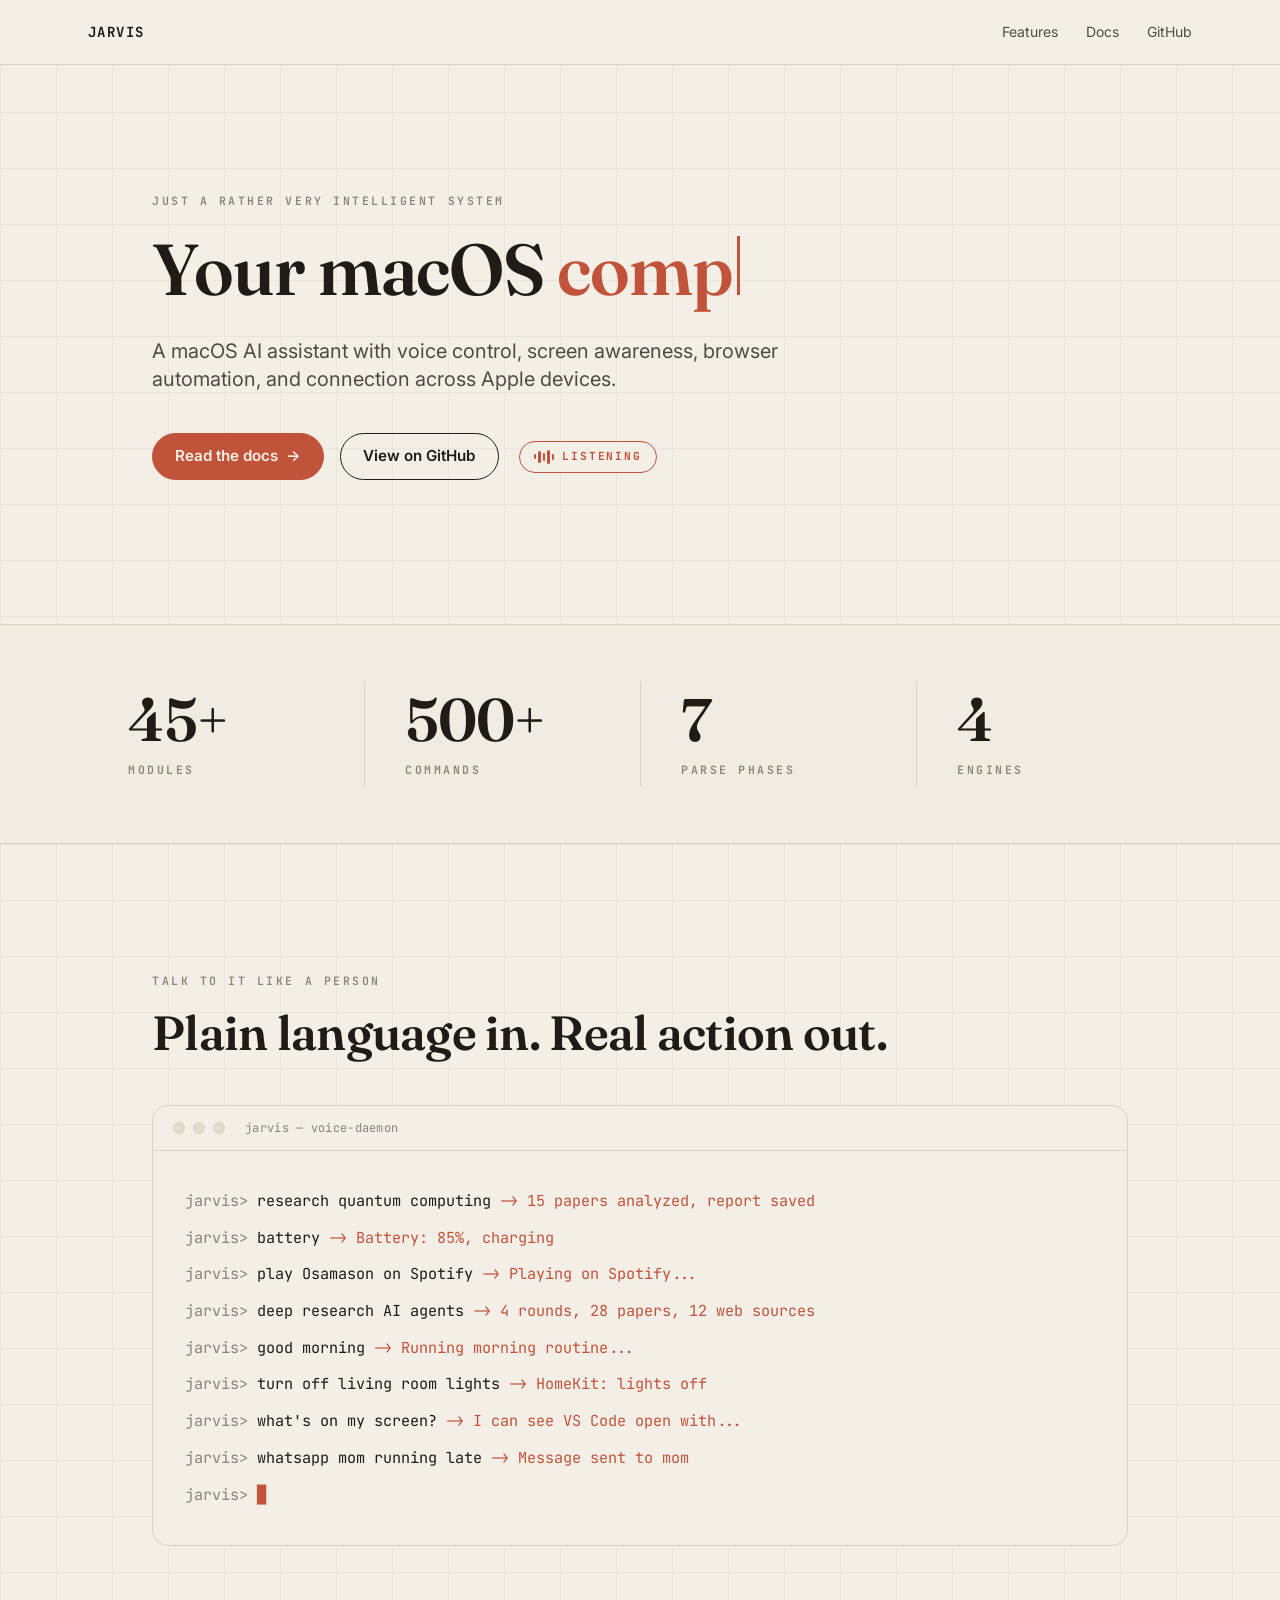
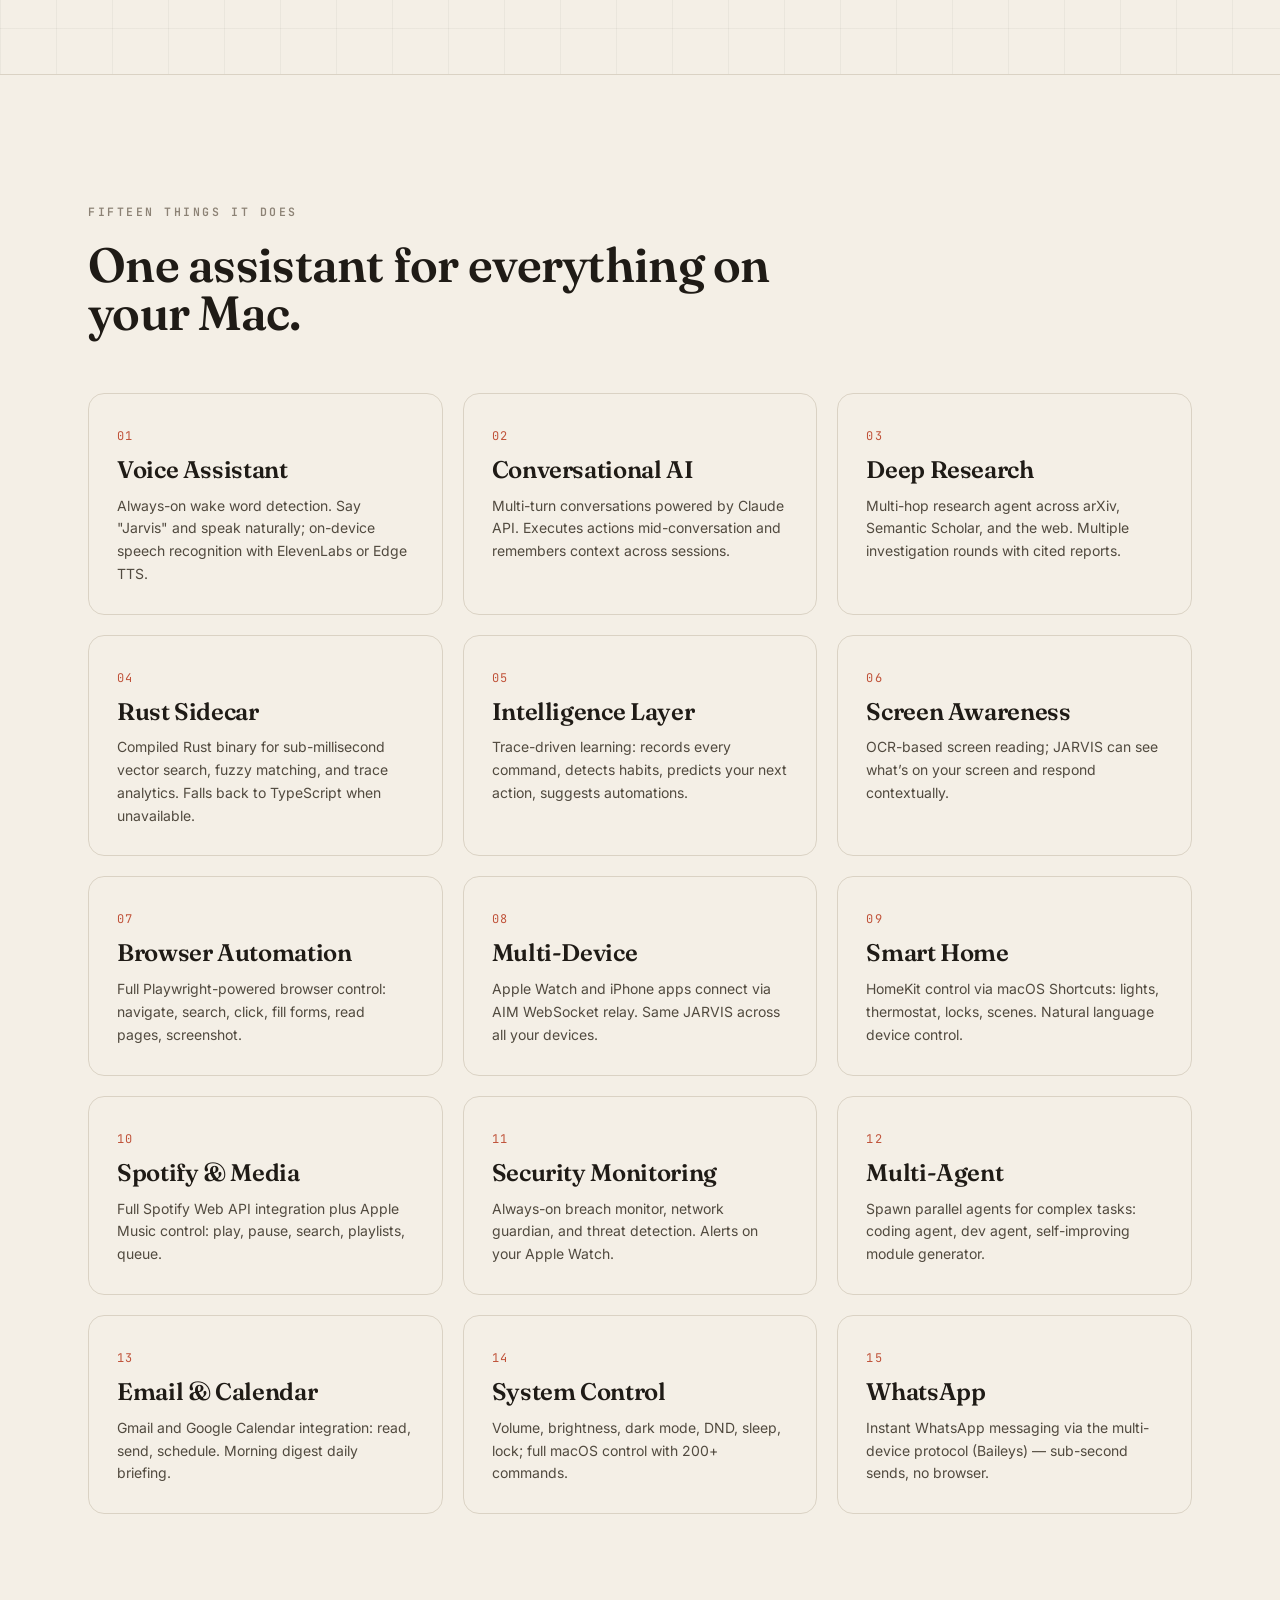
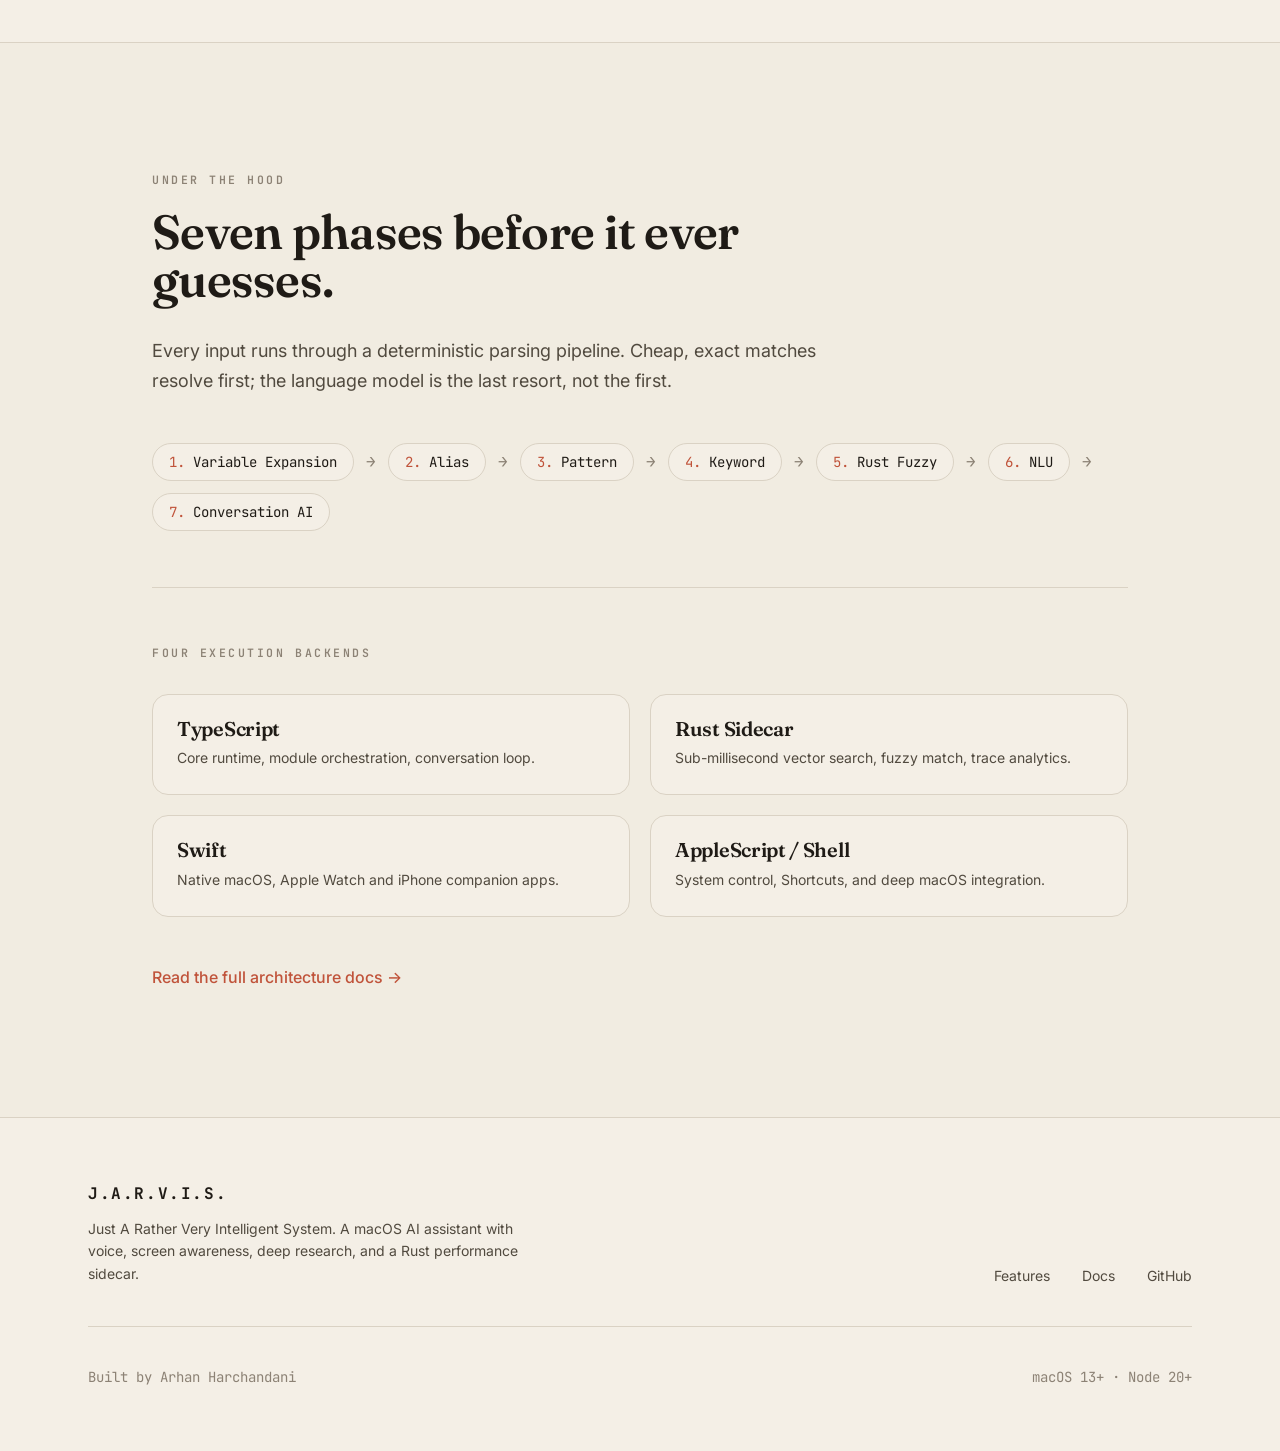
==== commit 4a728e73: "site: remove docs header band, content starts at nav" ====
--- a/index.html
+++ b/index.html
@@ -6,8 +6,8 @@
     <meta name="viewport" content="width=device-width, initial-scale=1.0" />
     <meta name="description" content="J.A.R.V.I.S. — A macOS AI assistant with voice control, screen awareness, browser automation, and connection across Apple devices." />
     <title>J.A.R.V.I.S. — Just A Rather Very Intelligent System</title>
-    <script type="module" crossorigin src="/assets/index-DypzLuRS.js"></script>
-    <link rel="stylesheet" crossorigin href="/assets/index-CLGkagZU.css">
+    <script type="module" crossorigin src="/assets/index-DGps4lQF.js"></script>
+    <link rel="stylesheet" crossorigin href="/assets/index-DgO3PPLE.css">
   </head>
   <body>
     <div id="root"></div>
--- a/assets/index-DgO3PPLE.css
+++ b/assets/index-DgO3PPLE.css
@@ -0,0 +1 @@
+@import "https://fonts.googleapis.com/css2?family=Fraunces:ital,opsz,wght@0,9..144,400;0,9..144,500;0,9..144,600;0,9..144,700;0,9..144,900;1,9..144,400;1,9..144,500;1,9..144,600&family=Inter:wght@300;400;500;600;700&family=JetBrains+Mono:wght@400;500;600;700&display=swap";*,:before,:after,::backdrop{--tw-border-spacing-x:0;--tw-border-spacing-y:0;--tw-translate-x:0;--tw-translate-y:0;--tw-rotate:0;--tw-skew-x:0;--tw-skew-y:0;--tw-scale-x:1;--tw-scale-y:1;--tw-pan-x: ;--tw-pan-y: ;--tw-pinch-zoom: ;--tw-scroll-snap-strictness:proximity;--tw-gradient-from-position: ;--tw-gradient-via-position: ;--tw-gradient-to-position: ;--tw-ordinal: ;--tw-slashed-zero: ;--tw-numeric-figure: ;--tw-numeric-spacing: ;--tw-numeric-fraction: ;--tw-ring-inset: ;--tw-ring-offset-width:0px;--tw-ring-offset-color:#fff;--tw-ring-color:#3b82f680;--tw-ring-offset-shadow:0 0 #0000;--tw-ring-shadow:0 0 #0000;--tw-shadow:0 0 #0000;--tw-shadow-colored:0 0 #0000;--tw-blur: ;--tw-brightness: ;--tw-contrast: ;--tw-grayscale: ;--tw-hue-rotate: ;--tw-invert: ;--tw-saturate: ;--tw-sepia: ;--tw-drop-shadow: ;--tw-backdrop-blur: ;--tw-backdrop-brightness: ;--tw-backdrop-contrast: ;--tw-backdrop-grayscale: ;--tw-backdrop-hue-rotate: ;--tw-backdrop-invert: ;--tw-backdrop-opacity: ;--tw-backdrop-saturate: ;--tw-backdrop-sepia: ;--tw-contain-size: ;--tw-contain-layout: ;--tw-contain-paint: ;--tw-contain-style: }*,:before,:after{box-sizing:border-box;border:0 solid #e5e7eb}:before,:after{--tw-content:""}html,:host{-webkit-text-size-adjust:100%;tab-size:4;font-feature-settings:normal;font-variation-settings:normal;-webkit-tap-highlight-color:transparent;font-family:Inter,-apple-system,BlinkMacSystemFont,sans-serif;line-height:1.5}body{line-height:inherit;margin:0}hr{height:0;color:inherit;border-top-width:1px}abbr:where([title]){-webkit-text-decoration:underline dotted;text-decoration:underline dotted}h1,h2,h3,h4,h5,h6{font-size:inherit;font-weight:inherit}a{color:inherit;-webkit-text-decoration:inherit;text-decoration:inherit}b,strong{font-weight:bolder}code,kbd,samp,pre{font-feature-settings:normal;font-variation-settings:normal;font-family:JetBrains Mono,Fira Code,monospace;font-size:1em}small{font-size:80%}sub,sup{vertical-align:baseline;font-size:75%;line-height:0;position:relative}sub{bottom:-.25em}sup{top:-.5em}table{text-indent:0;border-color:inherit;border-collapse:collapse}button,input,optgroup,select,textarea{font-feature-settings:inherit;font-variation-settings:inherit;font-family:inherit;font-size:100%;font-weight:inherit;line-height:inherit;letter-spacing:inherit;color:inherit;margin:0;padding:0}button,select{text-transform:none}button,input:where([type=button]),input:where([type=reset]),input:where([type=submit]){-webkit-appearance:button;background-color:#0000;background-image:none}:-moz-focusring{outline:auto}:-moz-ui-invalid{box-shadow:none}progress{vertical-align:baseline}::-webkit-inner-spin-button{height:auto}::-webkit-outer-spin-button{height:auto}[type=search]{-webkit-appearance:textfield;outline-offset:-2px}::-webkit-search-decoration{-webkit-appearance:none}::-webkit-file-upload-button{-webkit-appearance:button;font:inherit}summary{display:list-item}blockquote,dl,dd,h1,h2,h3,h4,h5,h6,hr,figure,p,pre{margin:0}fieldset{margin:0;padding:0}legend{padding:0}ol,ul,menu{margin:0;padding:0;list-style:none}dialog{padding:0}textarea{resize:vertical}input::-moz-placeholder{opacity:1;color:#9ca3af}textarea::-moz-placeholder{opacity:1;color:#9ca3af}input::placeholder,textarea::placeholder{opacity:1;color:#9ca3af}button,[role=button]{cursor:pointer}:disabled{cursor:default}img,svg,video,canvas,audio,iframe,embed,object{vertical-align:middle;display:block}img,video{max-width:100%;height:auto}[hidden]:where(:not([hidden=until-found])){display:none}.visible{visibility:visible}.fixed{position:fixed}.relative{position:relative}.sticky{position:sticky}.inset-x-0{left:0;right:0}.top-0{top:0}.top-28{top:7rem}.z-50{z-index:50}.mx-auto{margin-left:auto;margin-right:auto}.my-10{margin-top:2.5rem;margin-bottom:2.5rem}.my-14{margin-top:3.5rem;margin-bottom:3.5rem}.-ml-px{margin-left:-1px}.mb-1{margin-bottom:.25rem}.mb-1\.5{margin-bottom:.375rem}.mb-10{margin-bottom:2.5rem}.mb-12{margin-bottom:3rem}.mb-2{margin-bottom:.5rem}.mb-24{margin-bottom:6rem}.mb-4{margin-bottom:1rem}.mb-5{margin-bottom:1.25rem}.mb-6{margin-bottom:1.5rem}.mb-7{margin-bottom:1.75rem}.mb-8{margin-bottom:2rem}.ml-1{margin-left:.25rem}.ml-3{margin-left:.75rem}.mr-2{margin-right:.5rem}.mt-0\.5{margin-top:.125rem}.mt-1{margin-top:.25rem}.mt-10{margin-top:2.5rem}.mt-12{margin-top:3rem}.mt-14{margin-top:3.5rem}.mt-2{margin-top:.5rem}.mt-3{margin-top:.75rem}.mt-5{margin-top:1.25rem}.mt-6{margin-top:1.5rem}.mt-8{margin-top:2rem}.block{display:block}.flex{display:flex}.inline-flex{display:inline-flex}.grid{display:grid}.hidden{display:none}.h-16{height:4rem}.h-3{height:.75rem}.h-8{height:2rem}.max-h-\[calc\(100vh-9rem\)\]{max-height:calc(100vh - 9rem)}.min-h-screen{min-height:100vh}.w-3{width:.75rem}.w-56{width:14rem}.w-8{width:2rem}.w-full{width:100%}.min-w-0{min-width:0}.max-w-2xl{max-width:42rem}.max-w-3xl{max-width:48rem}.max-w-4xl{max-width:56rem}.max-w-5xl{max-width:64rem}.max-w-6xl{max-width:72rem}.max-w-md{max-width:28rem}.max-w-sm{max-width:24rem}.flex-1{flex:1}.flex-shrink-0{flex-shrink:0}.select-none{-webkit-user-select:none;user-select:none}.resize{resize:both}.scroll-mt-28{scroll-margin-top:7rem}.grid-cols-2{grid-template-columns:repeat(2,minmax(0,1fr))}.flex-col{flex-direction:column}.flex-wrap{flex-wrap:wrap}.items-start{align-items:flex-start}.items-center{align-items:center}.justify-center{justify-content:center}.justify-between{justify-content:space-between}.gap-1{gap:.25rem}.gap-10{gap:2.5rem}.gap-12{gap:3rem}.gap-2{gap:.5rem}.gap-3{gap:.75rem}.gap-4{gap:1rem}.gap-5{gap:1.25rem}.gap-6{gap:1.5rem}.gap-7{gap:1.75rem}.gap-x-3{-moz-column-gap:.75rem;column-gap:.75rem}.gap-x-8{-moz-column-gap:2rem;column-gap:2rem}.gap-y-3{row-gap:.75rem}.space-y-1>:not([hidden])~:not([hidden]){--tw-space-y-reverse:0;margin-top:calc(.25rem * calc(1 - var(--tw-space-y-reverse)));margin-bottom:calc(.25rem * var(--tw-space-y-reverse))}.space-y-3>:not([hidden])~:not([hidden]){--tw-space-y-reverse:0;margin-top:calc(.75rem * calc(1 - var(--tw-space-y-reverse)));margin-bottom:calc(.75rem * var(--tw-space-y-reverse))}.divide-y>:not([hidden])~:not([hidden]){--tw-divide-y-reverse:0;border-top-width:calc(1px * calc(1 - var(--tw-divide-y-reverse)));border-bottom-width:calc(1px * var(--tw-divide-y-reverse))}.divide-line>:not([hidden])~:not([hidden]){--tw-divide-opacity:1;border-color:rgb(218 210 196/var(--tw-divide-opacity,1))}.overflow-hidden{overflow:hidden}.overflow-x-auto{overflow-x:auto}.overflow-y-auto{overflow-y:auto}.whitespace-nowrap{white-space:nowrap}.rounded{border-radius:.25rem}.rounded-2xl{border-radius:1rem}.rounded-full{border-radius:9999px}.border{border-width:1px}.border-\[1\.5px\]{border-width:1.5px}.border-y{border-top-width:1px;border-bottom-width:1px}.border-b{border-bottom-width:1px}.border-l{border-left-width:1px}.border-l-2{border-left-width:2px}.border-t{border-top-width:1px}.border-accent{--tw-border-opacity:1;border-color:rgb(192 83 58/var(--tw-border-opacity,1))}.border-line{--tw-border-opacity:1;border-color:rgb(218 210 196/var(--tw-border-opacity,1))}.border-transparent{border-color:#0000}.bg-paper{--tw-bg-opacity:1;background-color:rgb(244 239 230/var(--tw-bg-opacity,1))}.bg-paper-2{--tw-bg-opacity:1;background-color:rgb(235 229 217/var(--tw-bg-opacity,1))}.bg-paper-2\/40{background-color:#ebe5d966}.bg-paper-3{--tw-bg-opacity:1;background-color:rgb(226 219 204/var(--tw-bg-opacity,1))}.bg-paper\/80{background-color:#f4efe6cc}.p-4{padding:1rem}.p-5{padding:1.25rem}.p-6{padding:1.5rem}.\!px-4{padding-left:1rem!important;padding-right:1rem!important}.\!py-2{padding-top:.5rem!important;padding-bottom:.5rem!important}.px-1\.5{padding-left:.375rem;padding-right:.375rem}.px-2{padding-left:.5rem;padding-right:.5rem}.px-4{padding-left:1rem;padding-right:1rem}.px-5{padding-left:1.25rem;padding-right:1.25rem}.px-6{padding-left:1.5rem;padding-right:1.5rem}.py-0\.5{padding-top:.125rem;padding-bottom:.125rem}.py-1\.5{padding-top:.375rem;padding-bottom:.375rem}.py-14{padding-top:3.5rem;padding-bottom:3.5rem}.py-16{padding-top:4rem;padding-bottom:4rem}.py-2{padding-top:.5rem;padding-bottom:.5rem}.py-2\.5{padding-top:.625rem;padding-bottom:.625rem}.py-24{padding-top:6rem;padding-bottom:6rem}.py-3{padding-top:.75rem;padding-bottom:.75rem}.py-3\.5{padding-top:.875rem;padding-bottom:.875rem}.py-4{padding-top:1rem;padding-bottom:1rem}.py-6{padding-top:1.5rem;padding-bottom:1.5rem}.pb-24{padding-bottom:6rem}.pb-28{padding-bottom:7rem}.pl-4{padding-left:1rem}.pt-36{padding-top:9rem}.pt-40{padding-top:10rem}.pt-6{padding-top:1.5rem}.text-left{text-align:left}.text-center{text-align:center}.font-display{font-family:Fraunces,Georgia,serif}.font-mono{font-family:JetBrains Mono,Fira Code,monospace}.\!text-\[0\.8rem\]{font-size:.8rem!important}.text-2xl{font-size:1.5rem;line-height:2rem}.text-4xl{font-size:2.25rem;line-height:2.5rem}.text-5xl{font-size:3rem;line-height:1}.text-\[0\.62rem\]{font-size:.62rem}.text-\[0\.7rem\]{font-size:.7rem}.text-\[0\.82rem\]{font-size:.82rem}.text-\[0\.86em\]{font-size:.86em}.text-\[0\.8rem\]{font-size:.8rem}.text-\[0\.92rem\]{font-size:.92rem}.text-\[1\.02rem\]{font-size:1.02rem}.text-\[1\.05rem\]{font-size:1.05rem}.text-\[1\.08rem\]{font-size:1.08rem}.text-lg{font-size:1.125rem;line-height:1.75rem}.text-sm{font-size:.875rem;line-height:1.25rem}.text-xl{font-size:1.25rem;line-height:1.75rem}.text-xs{font-size:.75rem;line-height:1rem}.font-bold{font-weight:700}.font-medium{font-weight:500}.leading-\[1\.04\]{line-height:1.04}.leading-relaxed{line-height:1.625}.leading-tight{line-height:1.25}.tracking-\[0\.22em\]{letter-spacing:.22em}.tracking-wide{letter-spacing:.025em}.tracking-widest{letter-spacing:.1em}.text-accent{--tw-text-opacity:1;color:rgb(192 83 58/var(--tw-text-opacity,1))}.text-ink{--tw-text-opacity:1;color:rgb(31 27 22/var(--tw-text-opacity,1))}.text-ink-2{--tw-text-opacity:1;color:rgb(81 74 63/var(--tw-text-opacity,1))}.text-ink-3{--tw-text-opacity:1;color:rgb(140 130 117/var(--tw-text-opacity,1))}.underline-offset-4{text-underline-offset:4px}.antialiased{-webkit-font-smoothing:antialiased;-moz-osx-font-smoothing:grayscale}.filter{filter:var(--tw-blur) var(--tw-brightness) var(--tw-contrast) var(--tw-grayscale) var(--tw-hue-rotate) var(--tw-invert) var(--tw-saturate) var(--tw-sepia) var(--tw-drop-shadow)}.backdrop-blur-md{--tw-backdrop-blur:blur(12px);-webkit-backdrop-filter:var(--tw-backdrop-blur) var(--tw-backdrop-brightness) var(--tw-backdrop-contrast) var(--tw-backdrop-grayscale) var(--tw-backdrop-hue-rotate) var(--tw-backdrop-invert) var(--tw-backdrop-opacity) var(--tw-backdrop-saturate) var(--tw-backdrop-sepia);backdrop-filter:var(--tw-backdrop-blur) var(--tw-backdrop-brightness) var(--tw-backdrop-contrast) var(--tw-backdrop-grayscale) var(--tw-backdrop-hue-rotate) var(--tw-backdrop-invert) var(--tw-backdrop-opacity) var(--tw-backdrop-saturate) var(--tw-backdrop-sepia)}.transition-colors{transition-property:color,background-color,border-color,text-decoration-color,fill,stroke;transition-duration:.15s;transition-timing-function:cubic-bezier(.4,0,.2,1)}*{box-sizing:border-box;margin:0;padding:0}:root{--paper:#f4efe6;--paper-2:#ebe5d9;--ink:#1f1b16;--ink-2:#514a3f;--ink-3:#8c8275;--accent:#c0533a;--accent-dark:#a23e29;--line:#dad2c4}html{scroll-behavior:smooth}body{background:var(--paper);color:var(--ink);-webkit-font-smoothing:antialiased;font-family:Inter,sans-serif;overflow-x:hidden}::-webkit-scrollbar{width:8px}::-webkit-scrollbar-track{background:var(--paper)}::-webkit-scrollbar-thumb{background:#cabfad;border-radius:4px}.bg-grid{background-image:linear-gradient(#1f1b160b 1px,#0000 1px),linear-gradient(90deg,#1f1b160b 1px,#0000 1px);background-size:56px 56px}.eyebrow{letter-spacing:.22em;text-transform:uppercase;color:var(--ink-3);font-family:JetBrains Mono,monospace;font-size:.72rem;font-weight:600}.display{letter-spacing:-.015em;color:var(--ink);font-family:Fraunces,Georgia,serif;font-weight:600;line-height:1.04}.display-italic{color:inherit;font-family:Fraunces,Georgia,serif;font-style:normal;font-weight:600}.card{background:var(--paper);border:1.5px solid var(--line);border-radius:16px;transition:border-color .25s,transform .25s,box-shadow .25s}.card:hover{border-color:#b9ad98;transform:translateY(-3px);box-shadow:0 10px 28px #1f1b160f}.btn{cursor:pointer;border-radius:999px;align-items:center;gap:.5rem;padding:.7rem 1.4rem;font-size:.95rem;font-weight:600;transition:all .18s;display:inline-flex}.btn-accent{background:var(--accent);color:#f4efe6;border:1.5px solid var(--accent)}.btn-accent:hover{background:var(--accent-dark,#a23e29);transform:translateY(-1px)}.btn-outline{color:var(--ink);border:1.5px solid var(--ink);background:0 0}.btn-outline:hover{background:var(--ink);color:var(--paper)}.pill{letter-spacing:.16em;text-transform:uppercase;background:var(--paper);border:1.5px solid var(--accent);color:var(--accent);border-radius:999px;align-items:center;gap:.5rem;padding:.4rem .9rem;font-family:JetBrains Mono,monospace;font-size:.7rem;font-weight:700;display:inline-flex}.wave{align-items:center;gap:2px;height:14px;display:inline-flex}.wave i{background:var(--accent);border-radius:2px;width:2.5px;animation:.5s ease-in-out infinite alternate wave;display:block}.wave i:first-child{height:5px;animation-delay:0s}.wave i:nth-child(2){height:12px;animation-delay:.1s}.wave i:nth-child(3){height:8px;animation-delay:.2s}.wave i:nth-child(4){height:14px;animation-delay:.12s}.wave i:nth-child(5){height:6px;animation-delay:50ms}@keyframes wave{0%{transform:scaleY(.4)}to{transform:scaleY(1)}}.type-cursor{vertical-align:baseline;background:var(--accent);width:3px;height:.82em;margin-left:4px;animation:1s step-end infinite blink;display:inline-block}@keyframes blink{0%,to{opacity:1}50%{opacity:0}}.rule{background:var(--line);border:0;height:1.5px}.mono{font-family:JetBrains Mono,monospace}@keyframes fade-up{0%{opacity:0;transform:translateY(14px)}to{opacity:1;transform:translateY(0)}}.fade-up{opacity:0;animation:.6s forwards fade-up}.d1{animation-delay:60ms}.d2{animation-delay:.12s}.d3{animation-delay:.18s}.d4{animation-delay:.24s}.d5{animation-delay:.3s}.d6{animation-delay:.36s}.hover\:text-accent:hover{--tw-text-opacity:1;color:rgb(192 83 58/var(--tw-text-opacity,1))}.hover\:text-ink:hover{--tw-text-opacity:1;color:rgb(31 27 22/var(--tw-text-opacity,1))}.hover\:underline:hover{text-decoration-line:underline}@media (width>=640px){.sm\:inline{display:inline}.sm\:w-\[46\%\]{width:46%}.sm\:grid-cols-2{grid-template-columns:repeat(2,minmax(0,1fr))}.sm\:grid-cols-3{grid-template-columns:repeat(3,minmax(0,1fr))}.sm\:flex-row{flex-direction:row}.sm\:items-center{align-items:center}.sm\:items-baseline{align-items:baseline}.sm\:gap-5{gap:1.25rem}.sm\:text-6xl{font-size:3.75rem;line-height:1}}@media (width>=768px){.md\:block{display:block}.md\:grid-cols-4{grid-template-columns:repeat(4,minmax(0,1fr))}.md\:flex-row{flex-direction:row}.md\:items-end{align-items:flex-end}.md\:items-center{align-items:center}.md\:justify-between{justify-content:space-between}.md\:divide-x>:not([hidden])~:not([hidden]){--tw-divide-x-reverse:0;border-right-width:calc(1px * var(--tw-divide-x-reverse));border-left-width:calc(1px * calc(1 - var(--tw-divide-x-reverse)))}.md\:divide-y-0>:not([hidden])~:not([hidden]){--tw-divide-y-reverse:0;border-top-width:calc(0px * calc(1 - var(--tw-divide-y-reverse)));border-bottom-width:calc(0px * var(--tw-divide-y-reverse))}.md\:p-5{padding:1.25rem}.md\:p-7{padding:1.75rem}.md\:p-8{padding:2rem}.md\:px-10{padding-left:2.5rem;padding-right:2.5rem}.md\:py-2{padding-top:.5rem;padding-bottom:.5rem}.md\:py-32{padding-top:8rem;padding-bottom:8rem}.md\:pb-36{padding-bottom:9rem}.md\:pt-48{padding-top:12rem}.md\:text-left{text-align:left}.md\:text-5xl{font-size:3rem;line-height:1}.md\:text-6xl{font-size:3.75rem;line-height:1}.md\:text-\[0\.95rem\]{font-size:.95rem}.md\:text-xl{font-size:1.25rem;line-height:1.75rem}}@media (width>=1024px){.lg\:grid-cols-3{grid-template-columns:repeat(3,minmax(0,1fr))}.lg\:text-7xl{font-size:4.5rem;line-height:1}}
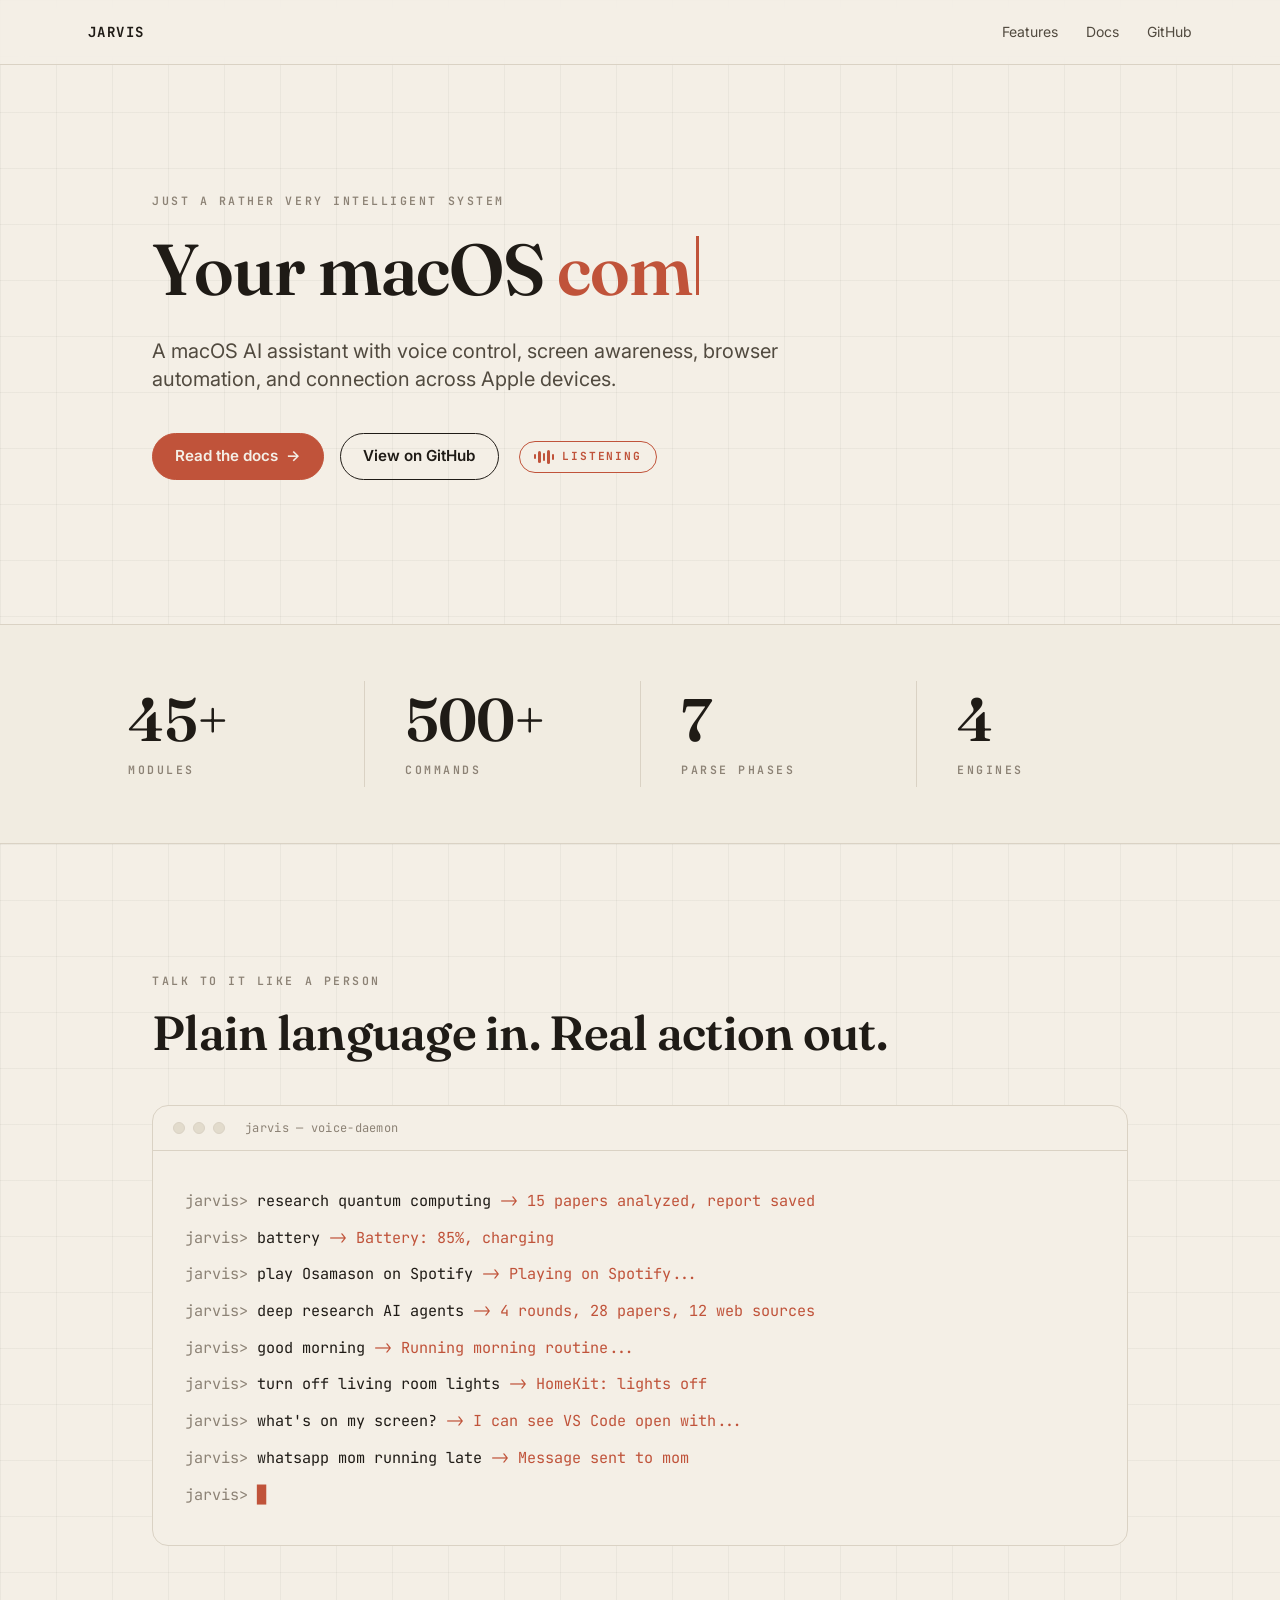
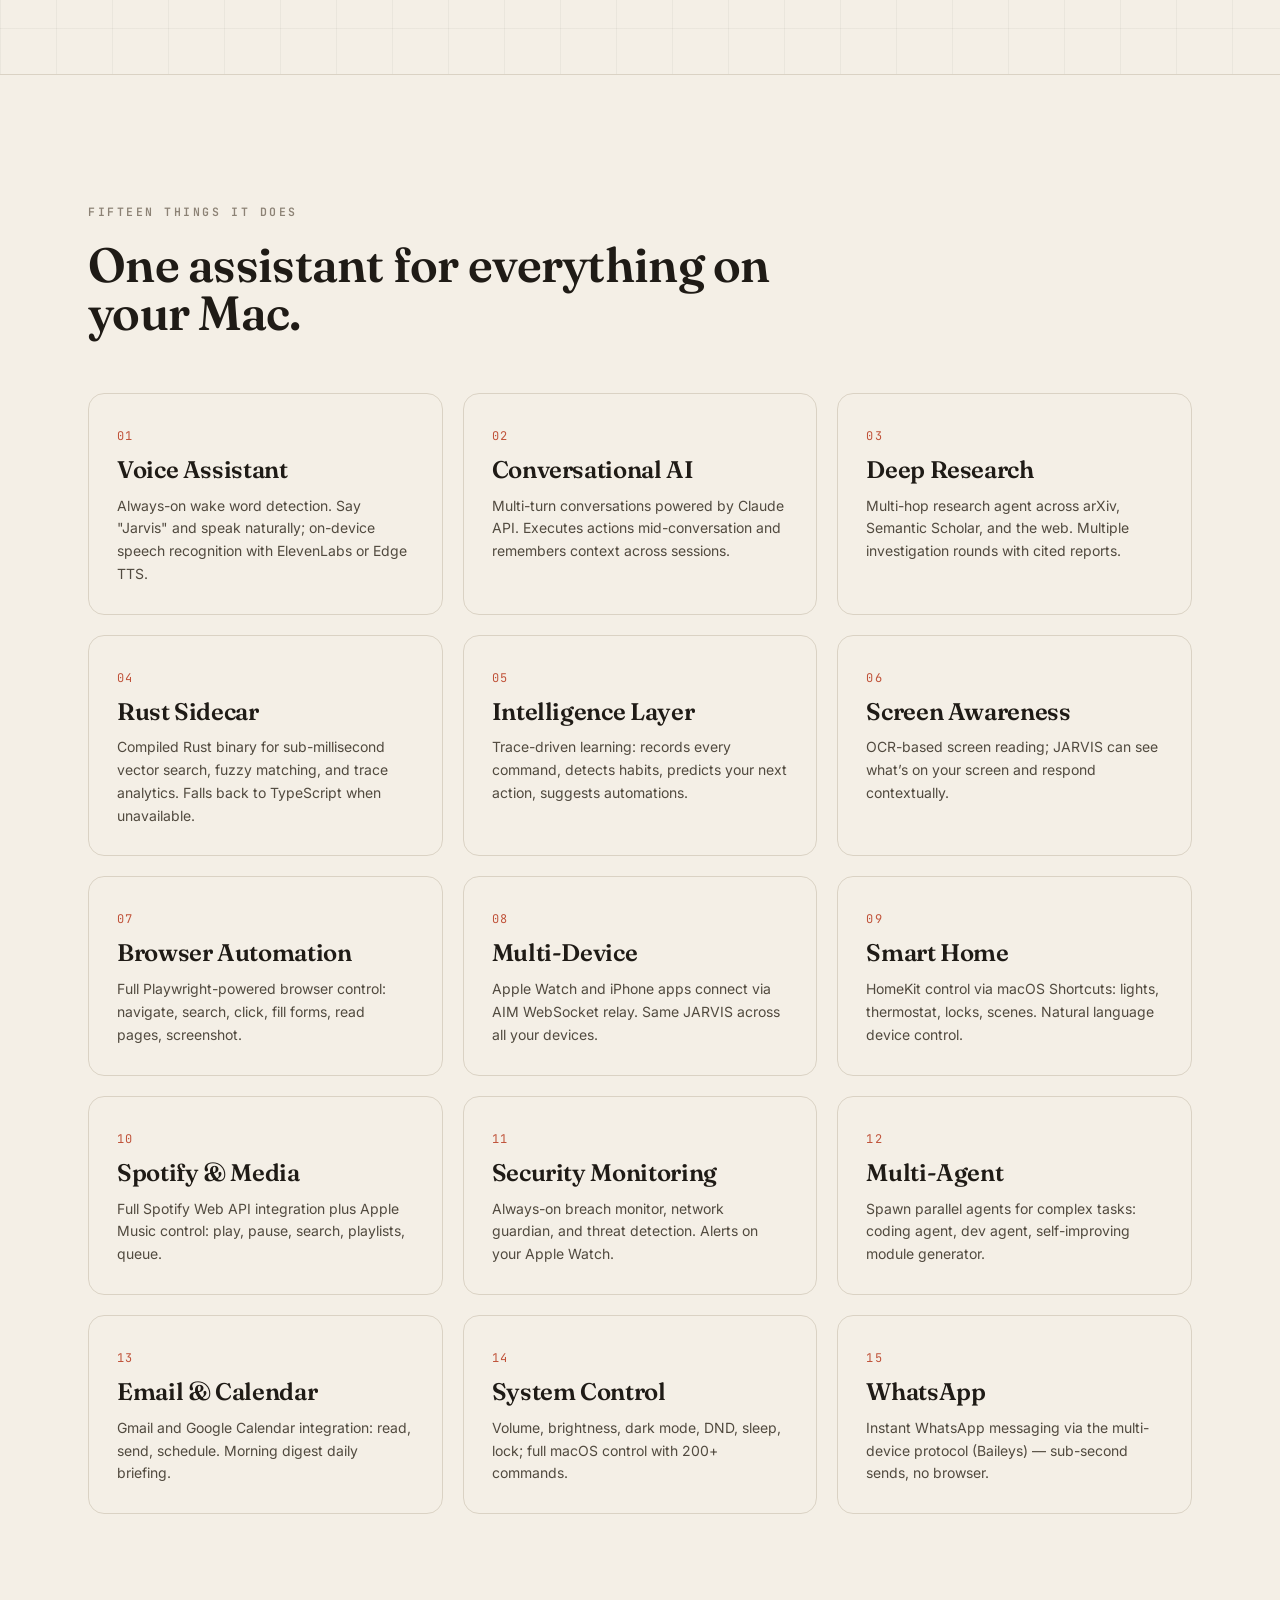
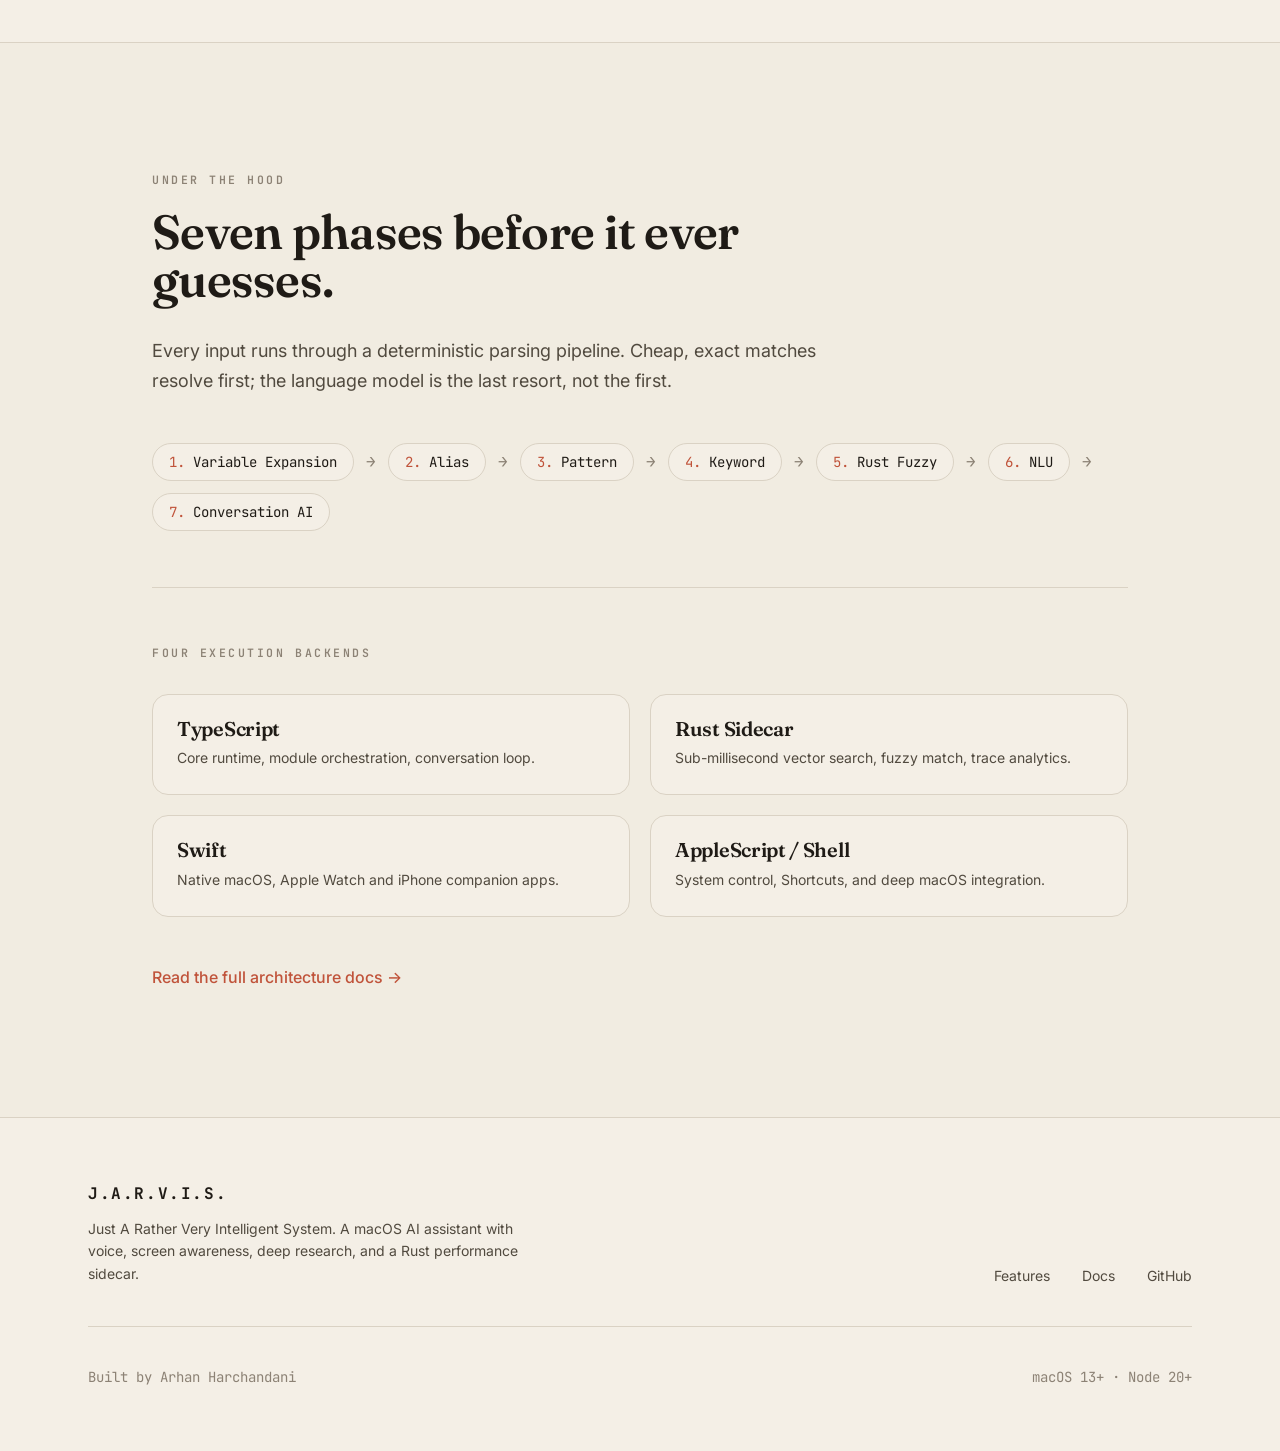
==== commit 6683eb69: "docs: add vision screen reading + browserless URL reading, remove 'On this page'" ====
--- a/index.html
+++ b/index.html
@@ -6,7 +6,7 @@
     <meta name="viewport" content="width=device-width, initial-scale=1.0" />
     <meta name="description" content="J.A.R.V.I.S. — A macOS AI assistant with voice control, screen awareness, browser automation, and connection across Apple devices." />
     <title>J.A.R.V.I.S. — Just A Rather Very Intelligent System</title>
-    <script type="module" crossorigin src="/assets/index-DGps4lQF.js"></script>
+    <script type="module" crossorigin src="/assets/index-CSTg5dkx.js"></script>
     <link rel="stylesheet" crossorigin href="/assets/index-DgO3PPLE.css">
   </head>
   <body>
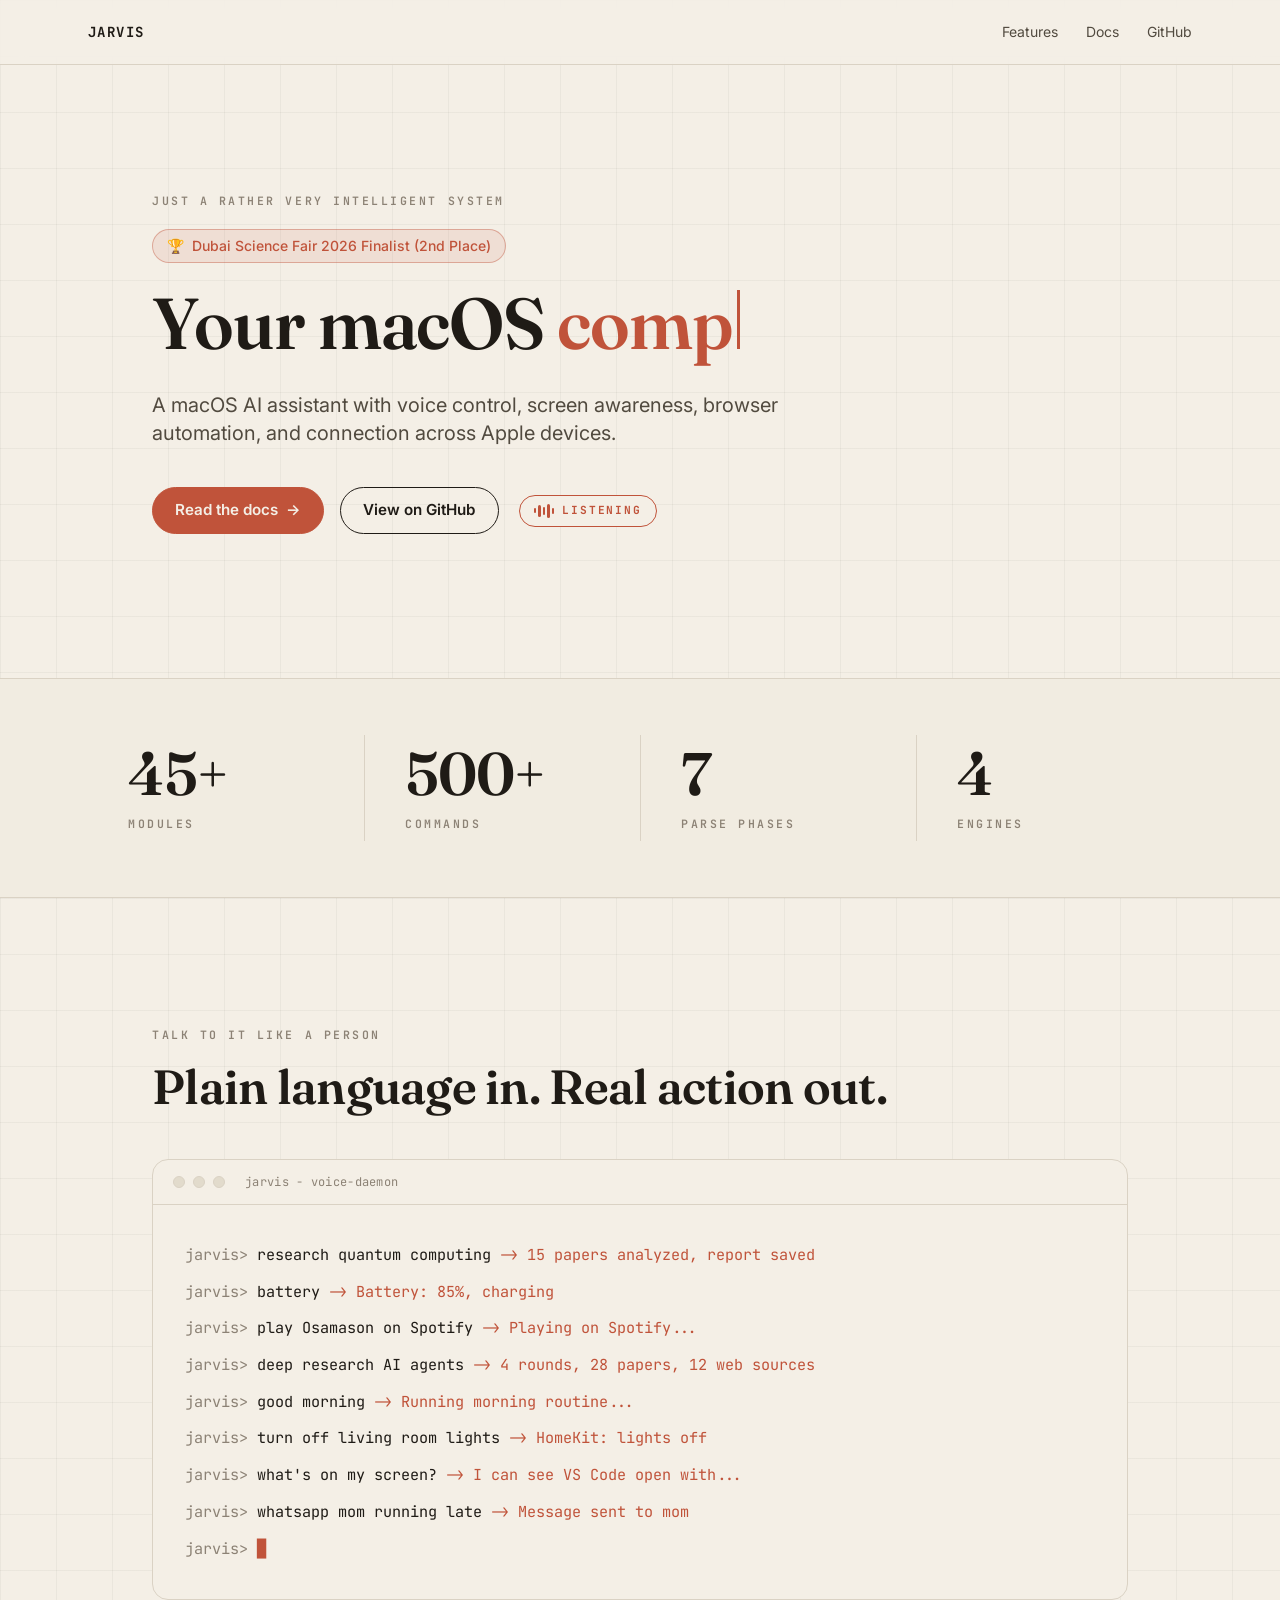
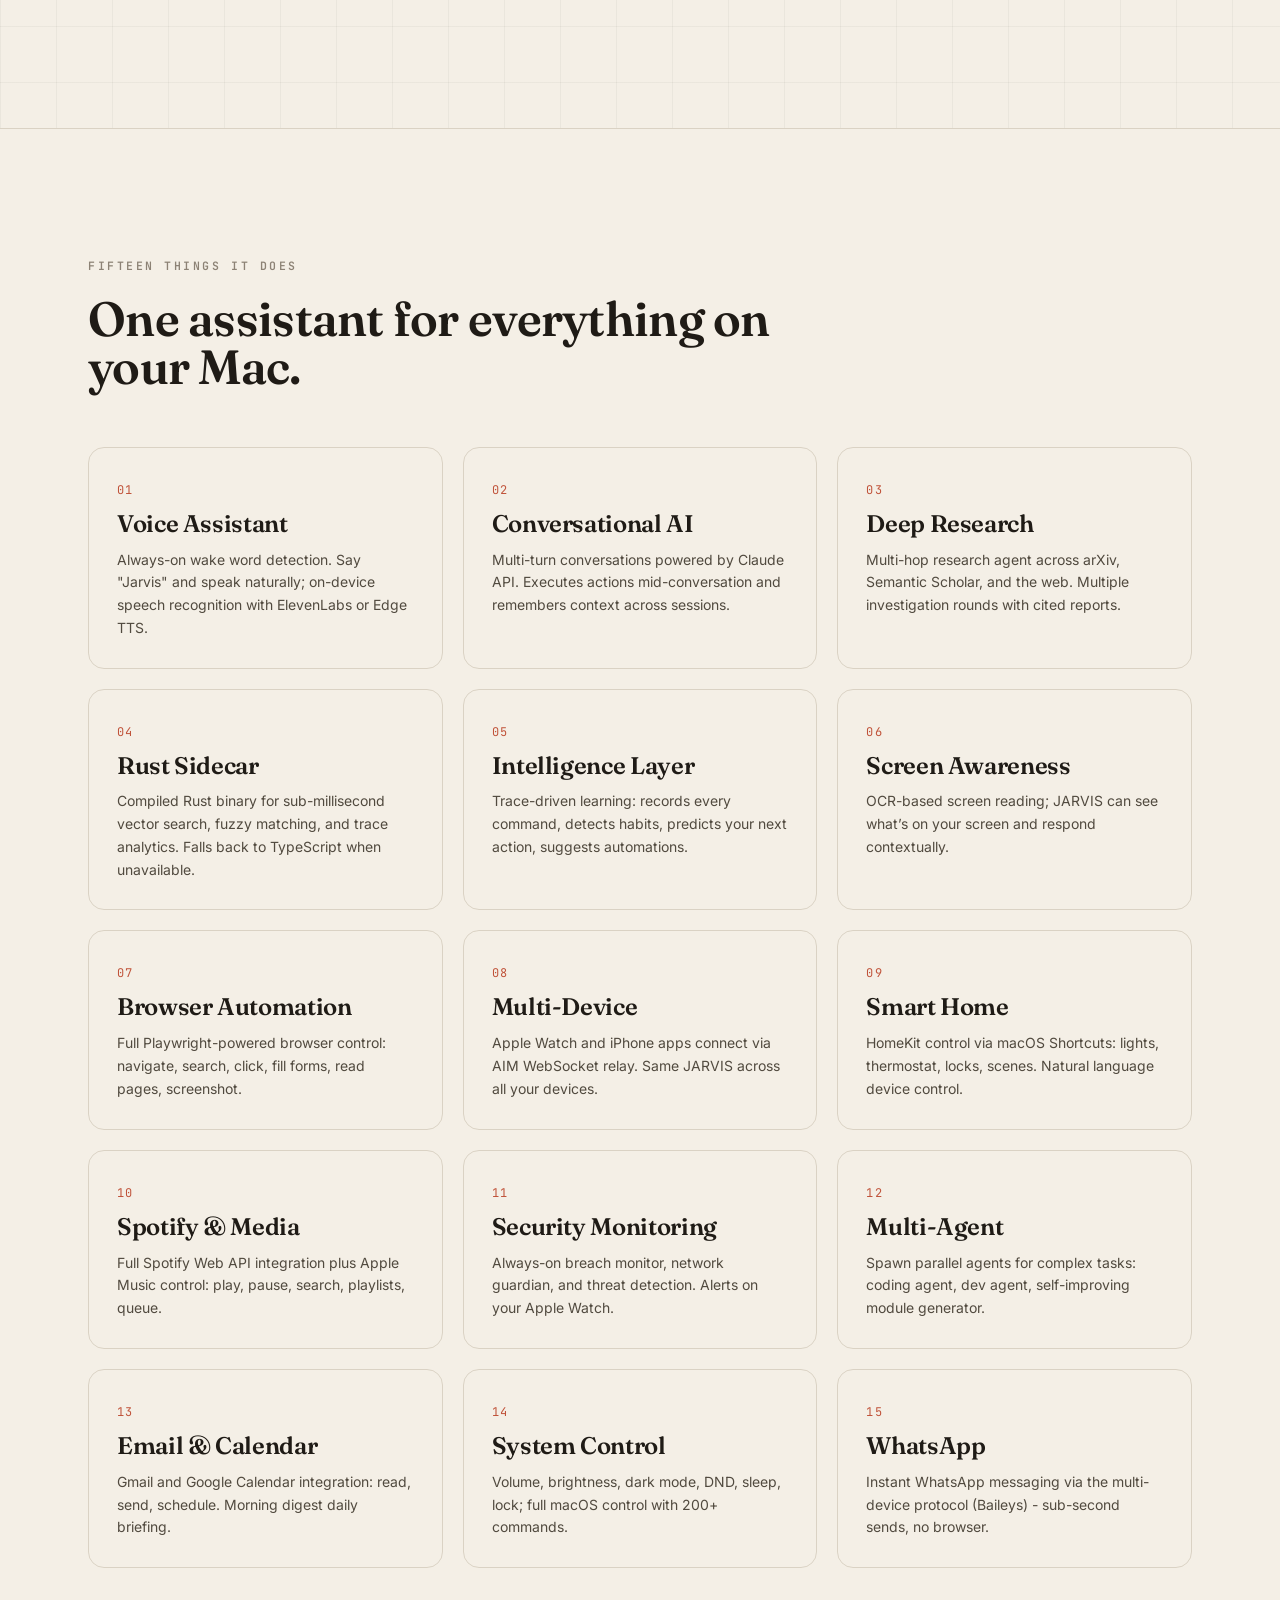
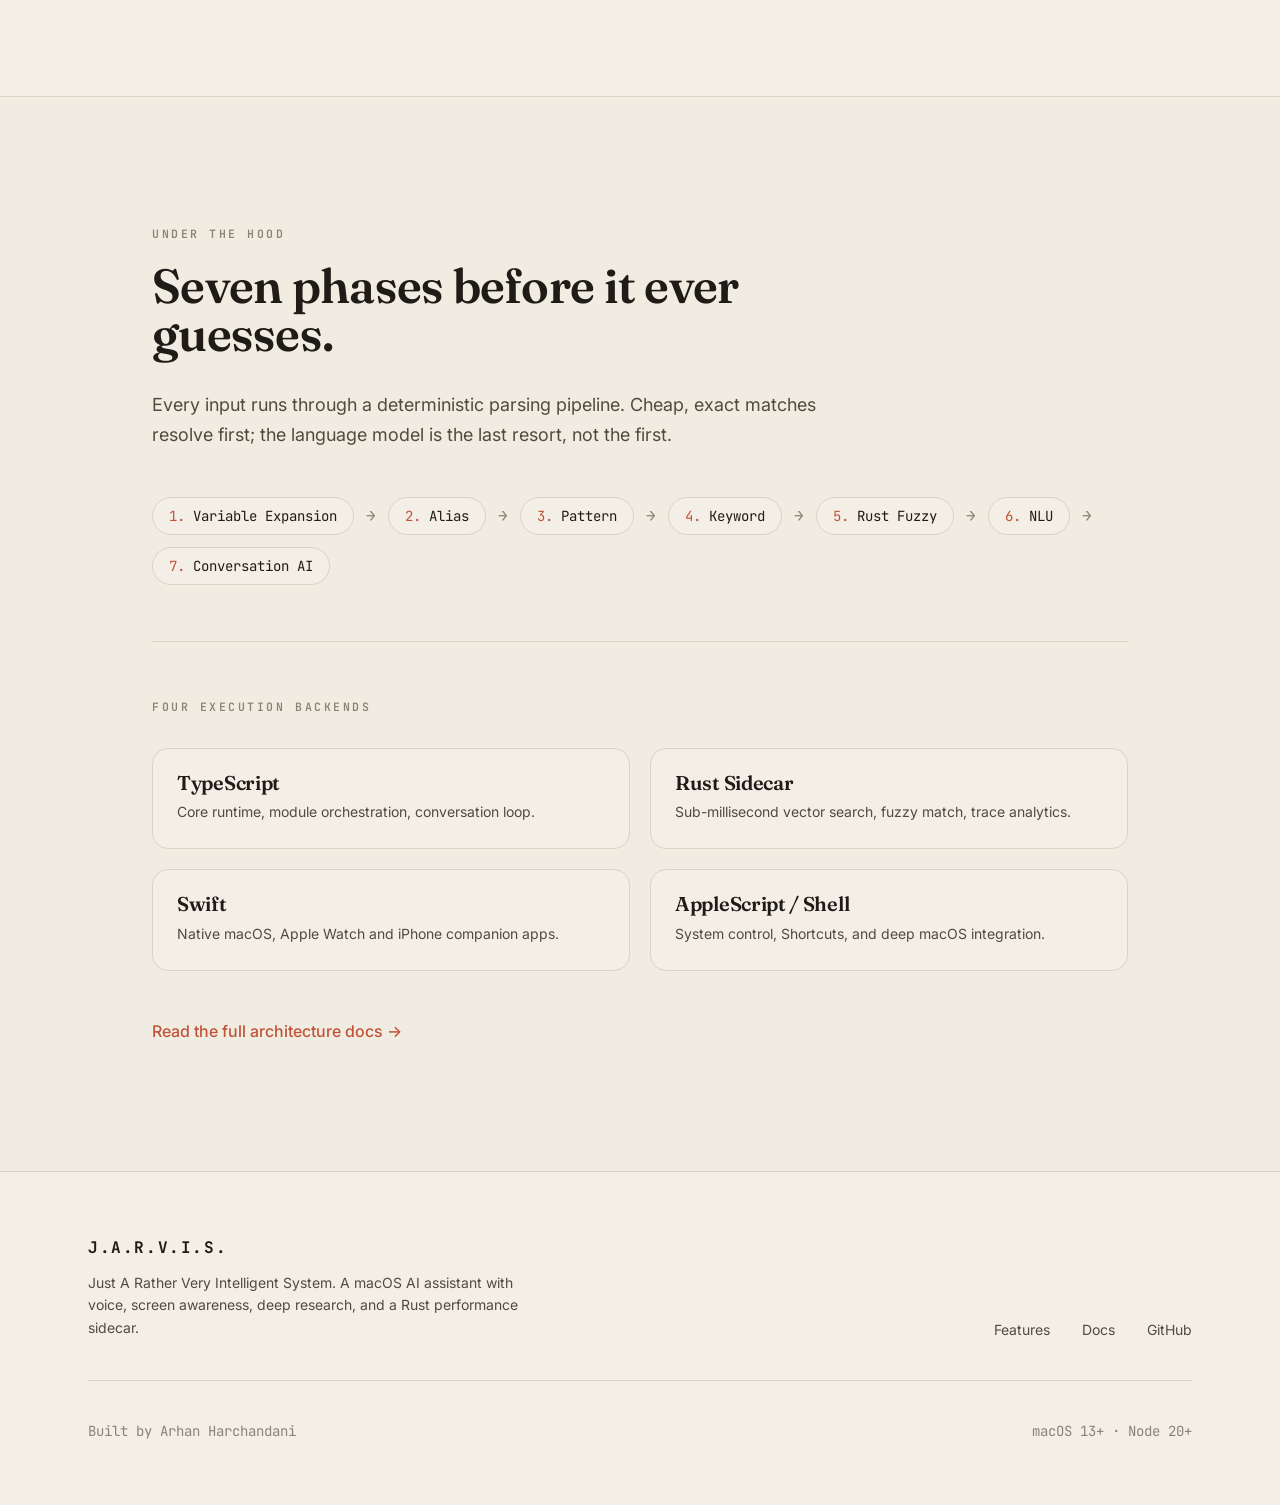
==== commit 06090b50: "add docs search, award badge, on-brand favicon, remove em dashes" ====
--- a/index.html
+++ b/index.html
@@ -4,10 +4,10 @@
     <meta charset="UTF-8" />
     <link rel="icon" type="image/svg+xml" href="/favicon.svg" />
     <meta name="viewport" content="width=device-width, initial-scale=1.0" />
-    <meta name="description" content="J.A.R.V.I.S. — A macOS AI assistant with voice control, screen awareness, browser automation, and connection across Apple devices." />
-    <title>J.A.R.V.I.S. — Just A Rather Very Intelligent System</title>
-    <script type="module" crossorigin src="/assets/index-CSTg5dkx.js"></script>
-    <link rel="stylesheet" crossorigin href="/assets/index-DgO3PPLE.css">
+    <meta name="description" content="J.A.R.V.I.S. - A macOS AI assistant with voice control, screen awareness, browser automation, and connection across Apple devices." />
+    <title>J.A.R.V.I.S. - Just A Rather Very Intelligent System</title>
+    <script type="module" crossorigin src="/assets/index-CTlmTjA4.js"></script>
+    <link rel="stylesheet" crossorigin href="/assets/index-CzSu82c3.css">
   </head>
   <body>
     <div id="root"></div>
--- a/assets/index-CzSu82c3.css
+++ b/assets/index-CzSu82c3.css
@@ -0,0 +1 @@
+@import "https://fonts.googleapis.com/css2?family=Fraunces:ital,opsz,wght@0,9..144,400;0,9..144,500;0,9..144,600;0,9..144,700;0,9..144,900;1,9..144,400;1,9..144,500;1,9..144,600&family=Inter:wght@300;400;500;600;700&family=JetBrains+Mono:wght@400;500;600;700&display=swap";*,:before,:after,::backdrop{--tw-border-spacing-x:0;--tw-border-spacing-y:0;--tw-translate-x:0;--tw-translate-y:0;--tw-rotate:0;--tw-skew-x:0;--tw-skew-y:0;--tw-scale-x:1;--tw-scale-y:1;--tw-pan-x: ;--tw-pan-y: ;--tw-pinch-zoom: ;--tw-scroll-snap-strictness:proximity;--tw-gradient-from-position: ;--tw-gradient-via-position: ;--tw-gradient-to-position: ;--tw-ordinal: ;--tw-slashed-zero: ;--tw-numeric-figure: ;--tw-numeric-spacing: ;--tw-numeric-fraction: ;--tw-ring-inset: ;--tw-ring-offset-width:0px;--tw-ring-offset-color:#fff;--tw-ring-color:#3b82f680;--tw-ring-offset-shadow:0 0 #0000;--tw-ring-shadow:0 0 #0000;--tw-shadow:0 0 #0000;--tw-shadow-colored:0 0 #0000;--tw-blur: ;--tw-brightness: ;--tw-contrast: ;--tw-grayscale: ;--tw-hue-rotate: ;--tw-invert: ;--tw-saturate: ;--tw-sepia: ;--tw-drop-shadow: ;--tw-backdrop-blur: ;--tw-backdrop-brightness: ;--tw-backdrop-contrast: ;--tw-backdrop-grayscale: ;--tw-backdrop-hue-rotate: ;--tw-backdrop-invert: ;--tw-backdrop-opacity: ;--tw-backdrop-saturate: ;--tw-backdrop-sepia: ;--tw-contain-size: ;--tw-contain-layout: ;--tw-contain-paint: ;--tw-contain-style: }*,:before,:after{box-sizing:border-box;border:0 solid #e5e7eb}:before,:after{--tw-content:""}html,:host{-webkit-text-size-adjust:100%;tab-size:4;font-feature-settings:normal;font-variation-settings:normal;-webkit-tap-highlight-color:transparent;font-family:Inter,-apple-system,BlinkMacSystemFont,sans-serif;line-height:1.5}body{line-height:inherit;margin:0}hr{height:0;color:inherit;border-top-width:1px}abbr:where([title]){-webkit-text-decoration:underline dotted;text-decoration:underline dotted}h1,h2,h3,h4,h5,h6{font-size:inherit;font-weight:inherit}a{color:inherit;-webkit-text-decoration:inherit;text-decoration:inherit}b,strong{font-weight:bolder}code,kbd,samp,pre{font-feature-settings:normal;font-variation-settings:normal;font-family:JetBrains Mono,Fira Code,monospace;font-size:1em}small{font-size:80%}sub,sup{vertical-align:baseline;font-size:75%;line-height:0;position:relative}sub{bottom:-.25em}sup{top:-.5em}table{text-indent:0;border-color:inherit;border-collapse:collapse}button,input,optgroup,select,textarea{font-feature-settings:inherit;font-variation-settings:inherit;font-family:inherit;font-size:100%;font-weight:inherit;line-height:inherit;letter-spacing:inherit;color:inherit;margin:0;padding:0}button,select{text-transform:none}button,input:where([type=button]),input:where([type=reset]),input:where([type=submit]){-webkit-appearance:button;background-color:#0000;background-image:none}:-moz-focusring{outline:auto}:-moz-ui-invalid{box-shadow:none}progress{vertical-align:baseline}::-webkit-inner-spin-button{height:auto}::-webkit-outer-spin-button{height:auto}[type=search]{-webkit-appearance:textfield;outline-offset:-2px}::-webkit-search-decoration{-webkit-appearance:none}::-webkit-file-upload-button{-webkit-appearance:button;font:inherit}summary{display:list-item}blockquote,dl,dd,h1,h2,h3,h4,h5,h6,hr,figure,p,pre{margin:0}fieldset{margin:0;padding:0}legend{padding:0}ol,ul,menu{margin:0;padding:0;list-style:none}dialog{padding:0}textarea{resize:vertical}input::-moz-placeholder{opacity:1;color:#9ca3af}textarea::-moz-placeholder{opacity:1;color:#9ca3af}input::placeholder,textarea::placeholder{opacity:1;color:#9ca3af}button,[role=button]{cursor:pointer}:disabled{cursor:default}img,svg,video,canvas,audio,iframe,embed,object{vertical-align:middle;display:block}img,video{max-width:100%;height:auto}[hidden]:where(:not([hidden=until-found])){display:none}.container{width:100%}@media (width>=640px){.container{max-width:640px}}@media (width>=768px){.container{max-width:768px}}@media (width>=1024px){.container{max-width:1024px}}@media (width>=1280px){.container{max-width:1280px}}@media (width>=1536px){.container{max-width:1536px}}.visible{visibility:visible}.fixed{position:fixed}.absolute{position:absolute}.relative{position:relative}.sticky{position:sticky}.inset-0{inset:0}.inset-x-0{left:0;right:0}.top-0{top:0}.top-28{top:7rem}.z-50{z-index:50}.z-\[100\]{z-index:100}.mx-auto{margin-left:auto;margin-right:auto}.my-10{margin-top:2.5rem;margin-bottom:2.5rem}.my-14{margin-top:3.5rem;margin-bottom:3.5rem}.-ml-px{margin-left:-1px}.mb-1{margin-bottom:.25rem}.mb-1\.5{margin-bottom:.375rem}.mb-10{margin-bottom:2.5rem}.mb-12{margin-bottom:3rem}.mb-2{margin-bottom:.5rem}.mb-24{margin-bottom:6rem}.mb-4{margin-bottom:1rem}.mb-5{margin-bottom:1.25rem}.mb-6{margin-bottom:1.5rem}.mb-7{margin-bottom:1.75rem}.mb-8{margin-bottom:2rem}.ml-1{margin-left:.25rem}.ml-3{margin-left:.75rem}.mr-2{margin-right:.5rem}.mt-0\.5{margin-top:.125rem}.mt-1{margin-top:.25rem}.mt-10{margin-top:2.5rem}.mt-12{margin-top:3rem}.mt-14{margin-top:3.5rem}.mt-2{margin-top:.5rem}.mt-3{margin-top:.75rem}.mt-5{margin-top:1.25rem}.mt-6{margin-top:1.5rem}.mt-8{margin-top:2rem}.block{display:block}.flex{display:flex}.inline-flex{display:inline-flex}.grid{display:grid}.hidden{display:none}.h-16{height:4rem}.h-3{height:.75rem}.h-8{height:2rem}.max-h-\[60vh\]{max-height:60vh}.max-h-\[calc\(100vh-9rem\)\]{max-height:calc(100vh - 9rem)}.min-h-screen{min-height:100vh}.w-3{width:.75rem}.w-56{width:14rem}.w-8{width:2rem}.w-full{width:100%}.min-w-0{min-width:0}.max-w-2xl{max-width:42rem}.max-w-3xl{max-width:48rem}.max-w-4xl{max-width:56rem}.max-w-5xl{max-width:64rem}.max-w-6xl{max-width:72rem}.max-w-md{max-width:28rem}.max-w-sm{max-width:24rem}.max-w-xl{max-width:36rem}.flex-1{flex:1}.flex-shrink-0{flex-shrink:0}.select-none{-webkit-user-select:none;user-select:none}.resize{resize:both}.scroll-mt-28{scroll-margin-top:7rem}.grid-cols-2{grid-template-columns:repeat(2,minmax(0,1fr))}.flex-col{flex-direction:column}.flex-wrap{flex-wrap:wrap}.items-start{align-items:flex-start}.items-center{align-items:center}.items-baseline{align-items:baseline}.justify-center{justify-content:center}.justify-between{justify-content:space-between}.gap-1{gap:.25rem}.gap-10{gap:2.5rem}.gap-12{gap:3rem}.gap-2{gap:.5rem}.gap-3{gap:.75rem}.gap-4{gap:1rem}.gap-5{gap:1.25rem}.gap-6{gap:1.5rem}.gap-7{gap:1.75rem}.gap-x-3{-moz-column-gap:.75rem;column-gap:.75rem}.gap-x-8{-moz-column-gap:2rem;column-gap:2rem}.gap-y-3{row-gap:.75rem}.space-y-1>:not([hidden])~:not([hidden]){--tw-space-y-reverse:0;margin-top:calc(.25rem * calc(1 - var(--tw-space-y-reverse)));margin-bottom:calc(.25rem * var(--tw-space-y-reverse))}.space-y-3>:not([hidden])~:not([hidden]){--tw-space-y-reverse:0;margin-top:calc(.75rem * calc(1 - var(--tw-space-y-reverse)));margin-bottom:calc(.75rem * var(--tw-space-y-reverse))}.divide-y>:not([hidden])~:not([hidden]){--tw-divide-y-reverse:0;border-top-width:calc(1px * calc(1 - var(--tw-divide-y-reverse)));border-bottom-width:calc(1px * var(--tw-divide-y-reverse))}.divide-line>:not([hidden])~:not([hidden]){--tw-divide-opacity:1;border-color:rgb(218 210 196/var(--tw-divide-opacity,1))}.overflow-hidden{overflow:hidden}.overflow-x-auto{overflow-x:auto}.overflow-y-auto{overflow-y:auto}.truncate{text-overflow:ellipsis;white-space:nowrap;overflow:hidden}.whitespace-nowrap{white-space:nowrap}.rounded{border-radius:.25rem}.rounded-2xl{border-radius:1rem}.rounded-full{border-radius:9999px}.rounded-lg{border-radius:.5rem}.border{border-width:1px}.border-\[1\.5px\]{border-width:1.5px}.border-y{border-top-width:1px;border-bottom-width:1px}.border-b{border-bottom-width:1px}.border-l{border-left-width:1px}.border-l-2{border-left-width:2px}.border-t{border-top-width:1px}.border-accent{--tw-border-opacity:1;border-color:rgb(192 83 58/var(--tw-border-opacity,1))}.border-accent\/40{border-color:#c0533a66}.border-line{--tw-border-opacity:1;border-color:rgb(218 210 196/var(--tw-border-opacity,1))}.border-transparent{border-color:#0000}.bg-accent\/10{background-color:#c0533a1a}.bg-ink\/40{background-color:#1f1b1666}.bg-paper{--tw-bg-opacity:1;background-color:rgb(244 239 230/var(--tw-bg-opacity,1))}.bg-paper-2{--tw-bg-opacity:1;background-color:rgb(235 229 217/var(--tw-bg-opacity,1))}.bg-paper-2\/40{background-color:#ebe5d966}.bg-paper-2\/60{background-color:#ebe5d999}.bg-paper-3{--tw-bg-opacity:1;background-color:rgb(226 219 204/var(--tw-bg-opacity,1))}.bg-paper\/80{background-color:#f4efe6cc}.bg-transparent{background-color:#0000}.p-4{padding:1rem}.p-5{padding:1.25rem}.p-6{padding:1.5rem}.\!px-4{padding-left:1rem!important;padding-right:1rem!important}.\!py-2{padding-top:.5rem!important;padding-bottom:.5rem!important}.px-1{padding-left:.25rem;padding-right:.25rem}.px-1\.5{padding-left:.375rem;padding-right:.375rem}.px-2{padding-left:.5rem;padding-right:.5rem}.px-3{padding-left:.75rem;padding-right:.75rem}.px-3\.5{padding-left:.875rem;padding-right:.875rem}.px-4{padding-left:1rem;padding-right:1rem}.px-5{padding-left:1.25rem;padding-right:1.25rem}.px-6{padding-left:1.5rem;padding-right:1.5rem}.py-0\.5{padding-top:.125rem;padding-bottom:.125rem}.py-1\.5{padding-top:.375rem;padding-bottom:.375rem}.py-10{padding-top:2.5rem;padding-bottom:2.5rem}.py-14{padding-top:3.5rem;padding-bottom:3.5rem}.py-16{padding-top:4rem;padding-bottom:4rem}.py-2{padding-top:.5rem;padding-bottom:.5rem}.py-2\.5{padding-top:.625rem;padding-bottom:.625rem}.py-24{padding-top:6rem;padding-bottom:6rem}.py-3{padding-top:.75rem;padding-bottom:.75rem}.py-3\.5{padding-top:.875rem;padding-bottom:.875rem}.py-4{padding-top:1rem;padding-bottom:1rem}.py-6{padding-top:1.5rem;padding-bottom:1.5rem}.pb-1{padding-bottom:.25rem}.pb-2{padding-bottom:.5rem}.pb-24{padding-bottom:6rem}.pb-28{padding-bottom:7rem}.pl-4{padding-left:1rem}.pt-1{padding-top:.25rem}.pt-2{padding-top:.5rem}.pt-3{padding-top:.75rem}.pt-36{padding-top:9rem}.pt-40{padding-top:10rem}.pt-6{padding-top:1.5rem}.pt-\[12vh\]{padding-top:12vh}.text-left{text-align:left}.text-center{text-align:center}.font-display{font-family:Fraunces,Georgia,serif}.font-mono{font-family:JetBrains Mono,Fira Code,monospace}.\!text-\[0\.8rem\]{font-size:.8rem!important}.text-2xl{font-size:1.5rem;line-height:2rem}.text-4xl{font-size:2.25rem;line-height:2.5rem}.text-5xl{font-size:3rem;line-height:1}.text-\[0\.62rem\]{font-size:.62rem}.text-\[0\.6rem\]{font-size:.6rem}.text-\[0\.7rem\]{font-size:.7rem}.text-\[0\.82rem\]{font-size:.82rem}.text-\[0\.86em\]{font-size:.86em}.text-\[0\.8rem\]{font-size:.8rem}.text-\[0\.92rem\]{font-size:.92rem}.text-\[0\.95rem\]{font-size:.95rem}.text-\[1\.02rem\]{font-size:1.02rem}.text-\[1\.05rem\]{font-size:1.05rem}.text-\[1\.08rem\]{font-size:1.08rem}.text-lg{font-size:1.125rem;line-height:1.75rem}.text-sm{font-size:.875rem;line-height:1.25rem}.text-xl{font-size:1.25rem;line-height:1.75rem}.text-xs{font-size:.75rem;line-height:1rem}.font-bold{font-weight:700}.font-medium{font-weight:500}.leading-\[1\.04\]{line-height:1.04}.leading-relaxed{line-height:1.625}.leading-tight{line-height:1.25}.tracking-\[0\.22em\]{letter-spacing:.22em}.tracking-wide{letter-spacing:.025em}.tracking-widest{letter-spacing:.1em}.text-accent{--tw-text-opacity:1;color:rgb(192 83 58/var(--tw-text-opacity,1))}.text-ink{--tw-text-opacity:1;color:rgb(31 27 22/var(--tw-text-opacity,1))}.text-ink-2{--tw-text-opacity:1;color:rgb(81 74 63/var(--tw-text-opacity,1))}.text-ink-3{--tw-text-opacity:1;color:rgb(140 130 117/var(--tw-text-opacity,1))}.underline-offset-4{text-underline-offset:4px}.antialiased{-webkit-font-smoothing:antialiased;-moz-osx-font-smoothing:grayscale}.shadow-2xl{--tw-shadow:0 25px 50px -12px #00000040;--tw-shadow-colored:0 25px 50px -12px var(--tw-shadow-color);box-shadow:var(--tw-ring-offset-shadow,0 0 #0000), var(--tw-ring-shadow,0 0 #0000), var(--tw-shadow)}.outline-none{outline-offset:2px;outline:2px solid #0000}.filter{filter:var(--tw-blur) var(--tw-brightness) var(--tw-contrast) var(--tw-grayscale) var(--tw-hue-rotate) var(--tw-invert) var(--tw-saturate) var(--tw-sepia) var(--tw-drop-shadow)}.backdrop-blur-md{--tw-backdrop-blur:blur(12px);-webkit-backdrop-filter:var(--tw-backdrop-blur) var(--tw-backdrop-brightness) var(--tw-backdrop-contrast) var(--tw-backdrop-grayscale) var(--tw-backdrop-hue-rotate) var(--tw-backdrop-invert) var(--tw-backdrop-opacity) var(--tw-backdrop-saturate) var(--tw-backdrop-sepia);backdrop-filter:var(--tw-backdrop-blur) var(--tw-backdrop-brightness) var(--tw-backdrop-contrast) var(--tw-backdrop-grayscale) var(--tw-backdrop-hue-rotate) var(--tw-backdrop-invert) var(--tw-backdrop-opacity) var(--tw-backdrop-saturate) var(--tw-backdrop-sepia)}.backdrop-blur-sm{--tw-backdrop-blur:blur(4px);-webkit-backdrop-filter:var(--tw-backdrop-blur) var(--tw-backdrop-brightness) var(--tw-backdrop-contrast) var(--tw-backdrop-grayscale) var(--tw-backdrop-hue-rotate) var(--tw-backdrop-invert) var(--tw-backdrop-opacity) var(--tw-backdrop-saturate) var(--tw-backdrop-sepia);backdrop-filter:var(--tw-backdrop-blur) var(--tw-backdrop-brightness) var(--tw-backdrop-contrast) var(--tw-backdrop-grayscale) var(--tw-backdrop-hue-rotate) var(--tw-backdrop-invert) var(--tw-backdrop-opacity) var(--tw-backdrop-saturate) var(--tw-backdrop-sepia)}.transition-colors{transition-property:color,background-color,border-color,text-decoration-color,fill,stroke;transition-duration:.15s;transition-timing-function:cubic-bezier(.4,0,.2,1)}*{box-sizing:border-box;margin:0;padding:0}:root{--paper:#f4efe6;--paper-2:#ebe5d9;--ink:#1f1b16;--ink-2:#514a3f;--ink-3:#8c8275;--accent:#c0533a;--accent-dark:#a23e29;--line:#dad2c4}html{scroll-behavior:smooth}body{background:var(--paper);color:var(--ink);-webkit-font-smoothing:antialiased;font-family:Inter,sans-serif;overflow-x:hidden}::-webkit-scrollbar{width:8px}::-webkit-scrollbar-track{background:var(--paper)}::-webkit-scrollbar-thumb{background:#cabfad;border-radius:4px}.bg-grid{background-image:linear-gradient(#1f1b160b 1px,#0000 1px),linear-gradient(90deg,#1f1b160b 1px,#0000 1px);background-size:56px 56px}.eyebrow{letter-spacing:.22em;text-transform:uppercase;color:var(--ink-3);font-family:JetBrains Mono,monospace;font-size:.72rem;font-weight:600}.display{letter-spacing:-.015em;color:var(--ink);font-family:Fraunces,Georgia,serif;font-weight:600;line-height:1.04}.display-italic{color:inherit;font-family:Fraunces,Georgia,serif;font-style:normal;font-weight:600}.card{background:var(--paper);border:1.5px solid var(--line);border-radius:16px;transition:border-color .25s,transform .25s,box-shadow .25s}.card:hover{border-color:#b9ad98;transform:translateY(-3px);box-shadow:0 10px 28px #1f1b160f}.btn{cursor:pointer;border-radius:999px;align-items:center;gap:.5rem;padding:.7rem 1.4rem;font-size:.95rem;font-weight:600;transition:all .18s;display:inline-flex}.btn-accent{background:var(--accent);color:#f4efe6;border:1.5px solid var(--accent)}.btn-accent:hover{background:var(--accent-dark,#a23e29);transform:translateY(-1px)}.btn-outline{color:var(--ink);border:1.5px solid var(--ink);background:0 0}.btn-outline:hover{background:var(--ink);color:var(--paper)}.pill{letter-spacing:.16em;text-transform:uppercase;background:var(--paper);border:1.5px solid var(--accent);color:var(--accent);border-radius:999px;align-items:center;gap:.5rem;padding:.4rem .9rem;font-family:JetBrains Mono,monospace;font-size:.7rem;font-weight:700;display:inline-flex}.wave{align-items:center;gap:2px;height:14px;display:inline-flex}.wave i{background:var(--accent);border-radius:2px;width:2.5px;animation:.5s ease-in-out infinite alternate wave;display:block}.wave i:first-child{height:5px;animation-delay:0s}.wave i:nth-child(2){height:12px;animation-delay:.1s}.wave i:nth-child(3){height:8px;animation-delay:.2s}.wave i:nth-child(4){height:14px;animation-delay:.12s}.wave i:nth-child(5){height:6px;animation-delay:50ms}@keyframes wave{0%{transform:scaleY(.4)}to{transform:scaleY(1)}}.type-cursor{vertical-align:baseline;background:var(--accent);width:3px;height:.82em;margin-left:4px;animation:1s step-end infinite blink;display:inline-block}@keyframes blink{0%,to{opacity:1}50%{opacity:0}}.rule{background:var(--line);border:0;height:1.5px}.mono{font-family:JetBrains Mono,monospace}@keyframes fade-up{0%{opacity:0;transform:translateY(14px)}to{opacity:1;transform:translateY(0)}}.fade-up{opacity:0;animation:.6s forwards fade-up}.d1{animation-delay:60ms}.d2{animation-delay:.12s}.d3{animation-delay:.18s}.d4{animation-delay:.24s}.d5{animation-delay:.3s}.d6{animation-delay:.36s}.placeholder\:text-ink-3::placeholder{--tw-text-opacity:1;color:rgb(140 130 117/var(--tw-text-opacity,1))}.hover\:border-\[\#B9AD98\]:hover{--tw-border-opacity:1;border-color:rgb(185 173 152/var(--tw-border-opacity,1))}.hover\:bg-paper-2:hover{--tw-bg-opacity:1;background-color:rgb(235 229 217/var(--tw-bg-opacity,1))}.hover\:text-accent:hover{--tw-text-opacity:1;color:rgb(192 83 58/var(--tw-text-opacity,1))}.hover\:text-ink:hover{--tw-text-opacity:1;color:rgb(31 27 22/var(--tw-text-opacity,1))}.hover\:underline:hover{text-decoration-line:underline}@media (width>=640px){.sm\:inline{display:inline}.sm\:w-\[46\%\]{width:46%}.sm\:grid-cols-2{grid-template-columns:repeat(2,minmax(0,1fr))}.sm\:grid-cols-3{grid-template-columns:repeat(3,minmax(0,1fr))}.sm\:flex-row{flex-direction:row}.sm\:items-center{align-items:center}.sm\:items-baseline{align-items:baseline}.sm\:gap-5{gap:1.25rem}.sm\:text-6xl{font-size:3.75rem;line-height:1}}@media (width>=768px){.md\:block{display:block}.md\:grid-cols-4{grid-template-columns:repeat(4,minmax(0,1fr))}.md\:flex-row{flex-direction:row}.md\:items-end{align-items:flex-end}.md\:items-center{align-items:center}.md\:justify-between{justify-content:space-between}.md\:divide-x>:not([hidden])~:not([hidden]){--tw-divide-x-reverse:0;border-right-width:calc(1px * var(--tw-divide-x-reverse));border-left-width:calc(1px * calc(1 - var(--tw-divide-x-reverse)))}.md\:divide-y-0>:not([hidden])~:not([hidden]){--tw-divide-y-reverse:0;border-top-width:calc(0px * calc(1 - var(--tw-divide-y-reverse)));border-bottom-width:calc(0px * var(--tw-divide-y-reverse))}.md\:p-5{padding:1.25rem}.md\:p-7{padding:1.75rem}.md\:p-8{padding:2rem}.md\:px-10{padding-left:2.5rem;padding-right:2.5rem}.md\:py-2{padding-top:.5rem;padding-bottom:.5rem}.md\:py-32{padding-top:8rem;padding-bottom:8rem}.md\:pb-36{padding-bottom:9rem}.md\:pt-48{padding-top:12rem}.md\:text-left{text-align:left}.md\:text-5xl{font-size:3rem;line-height:1}.md\:text-6xl{font-size:3.75rem;line-height:1}.md\:text-\[0\.95rem\]{font-size:.95rem}.md\:text-xl{font-size:1.25rem;line-height:1.75rem}}@media (width>=1024px){.lg\:grid-cols-3{grid-template-columns:repeat(3,minmax(0,1fr))}.lg\:text-7xl{font-size:4.5rem;line-height:1}}
